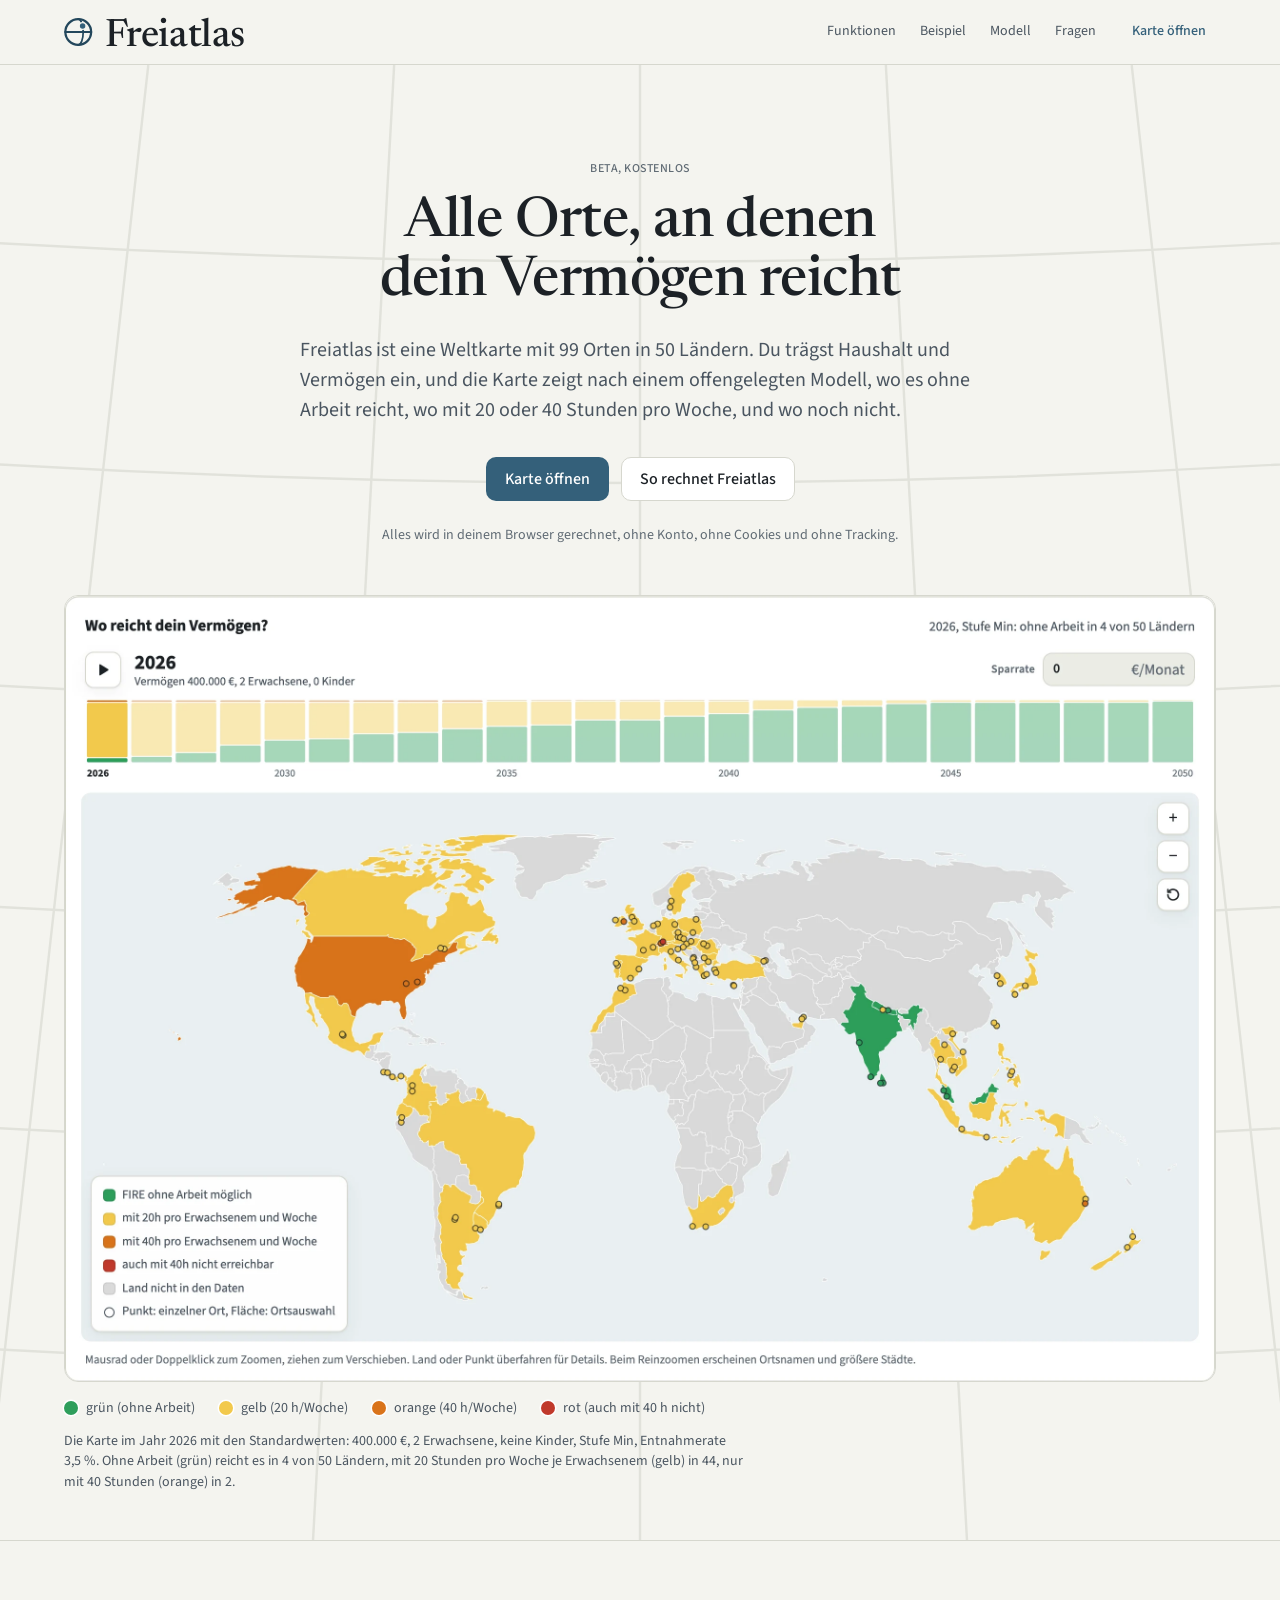
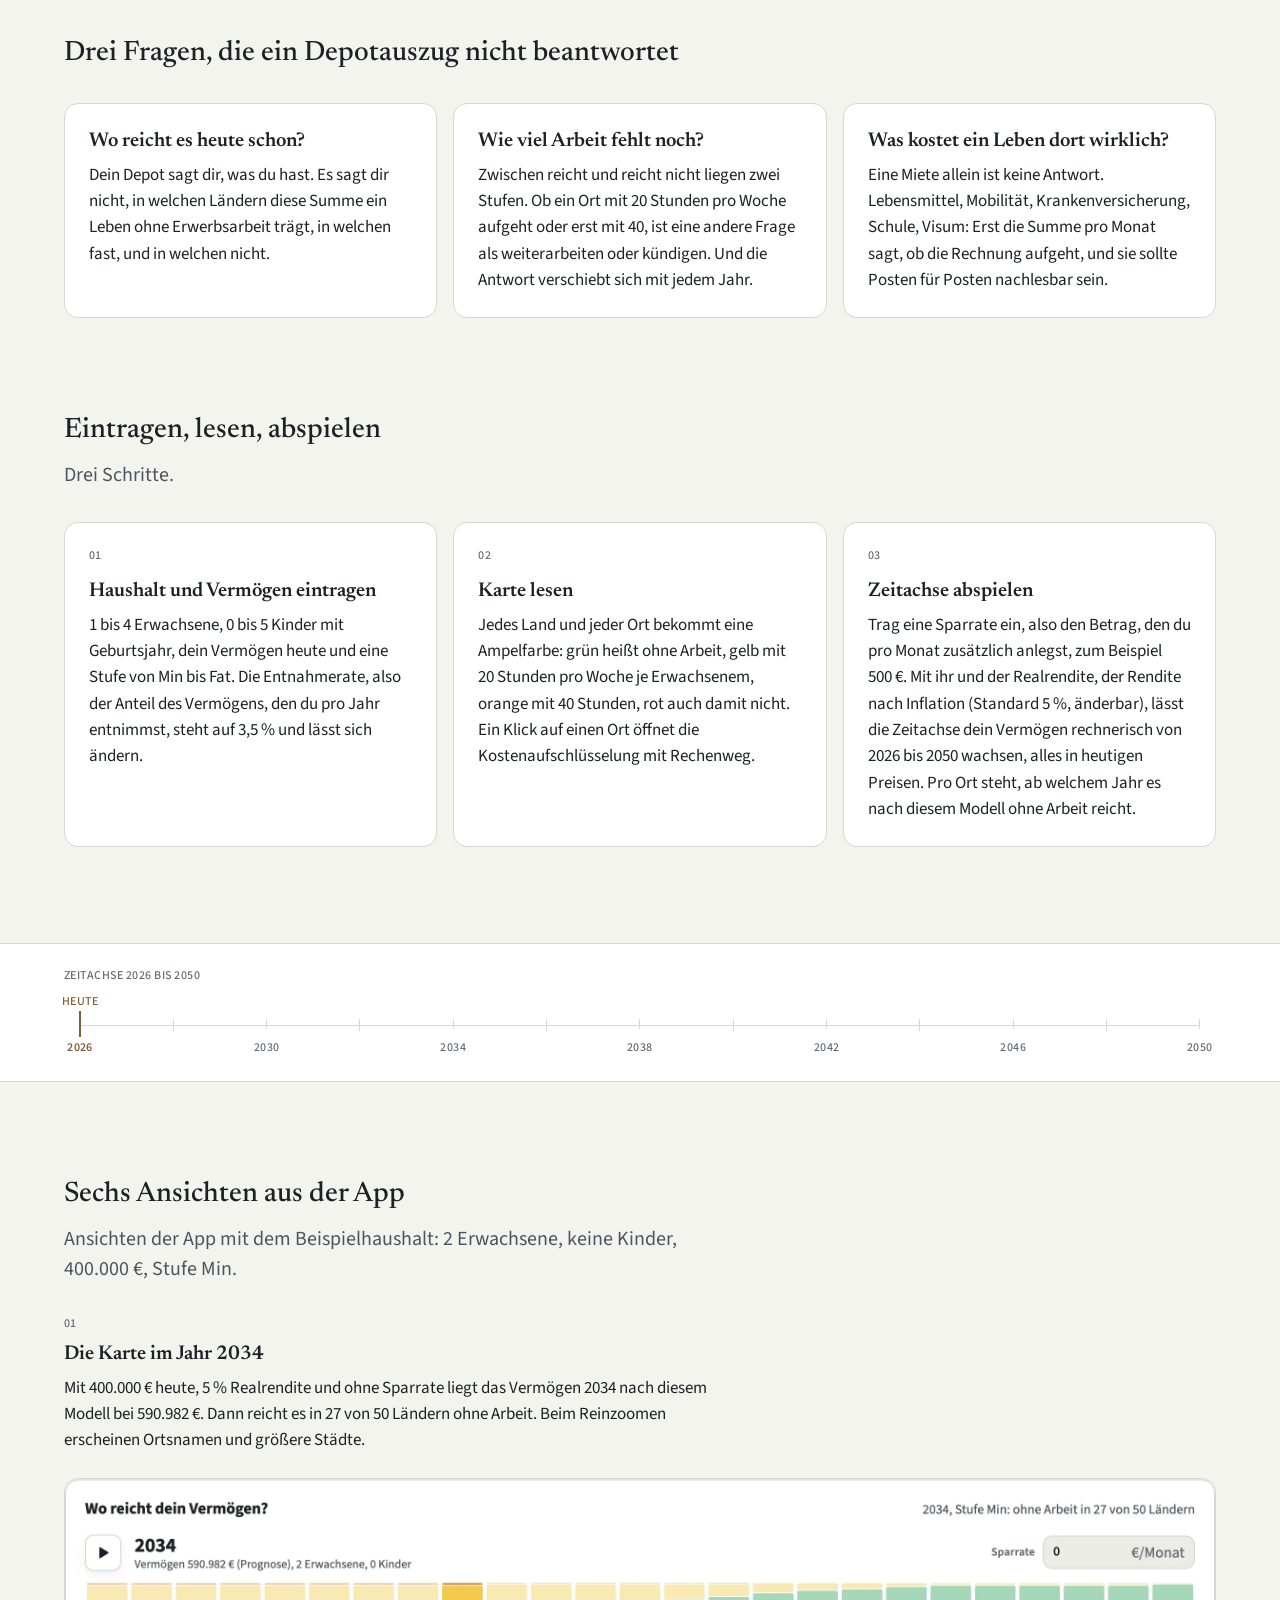
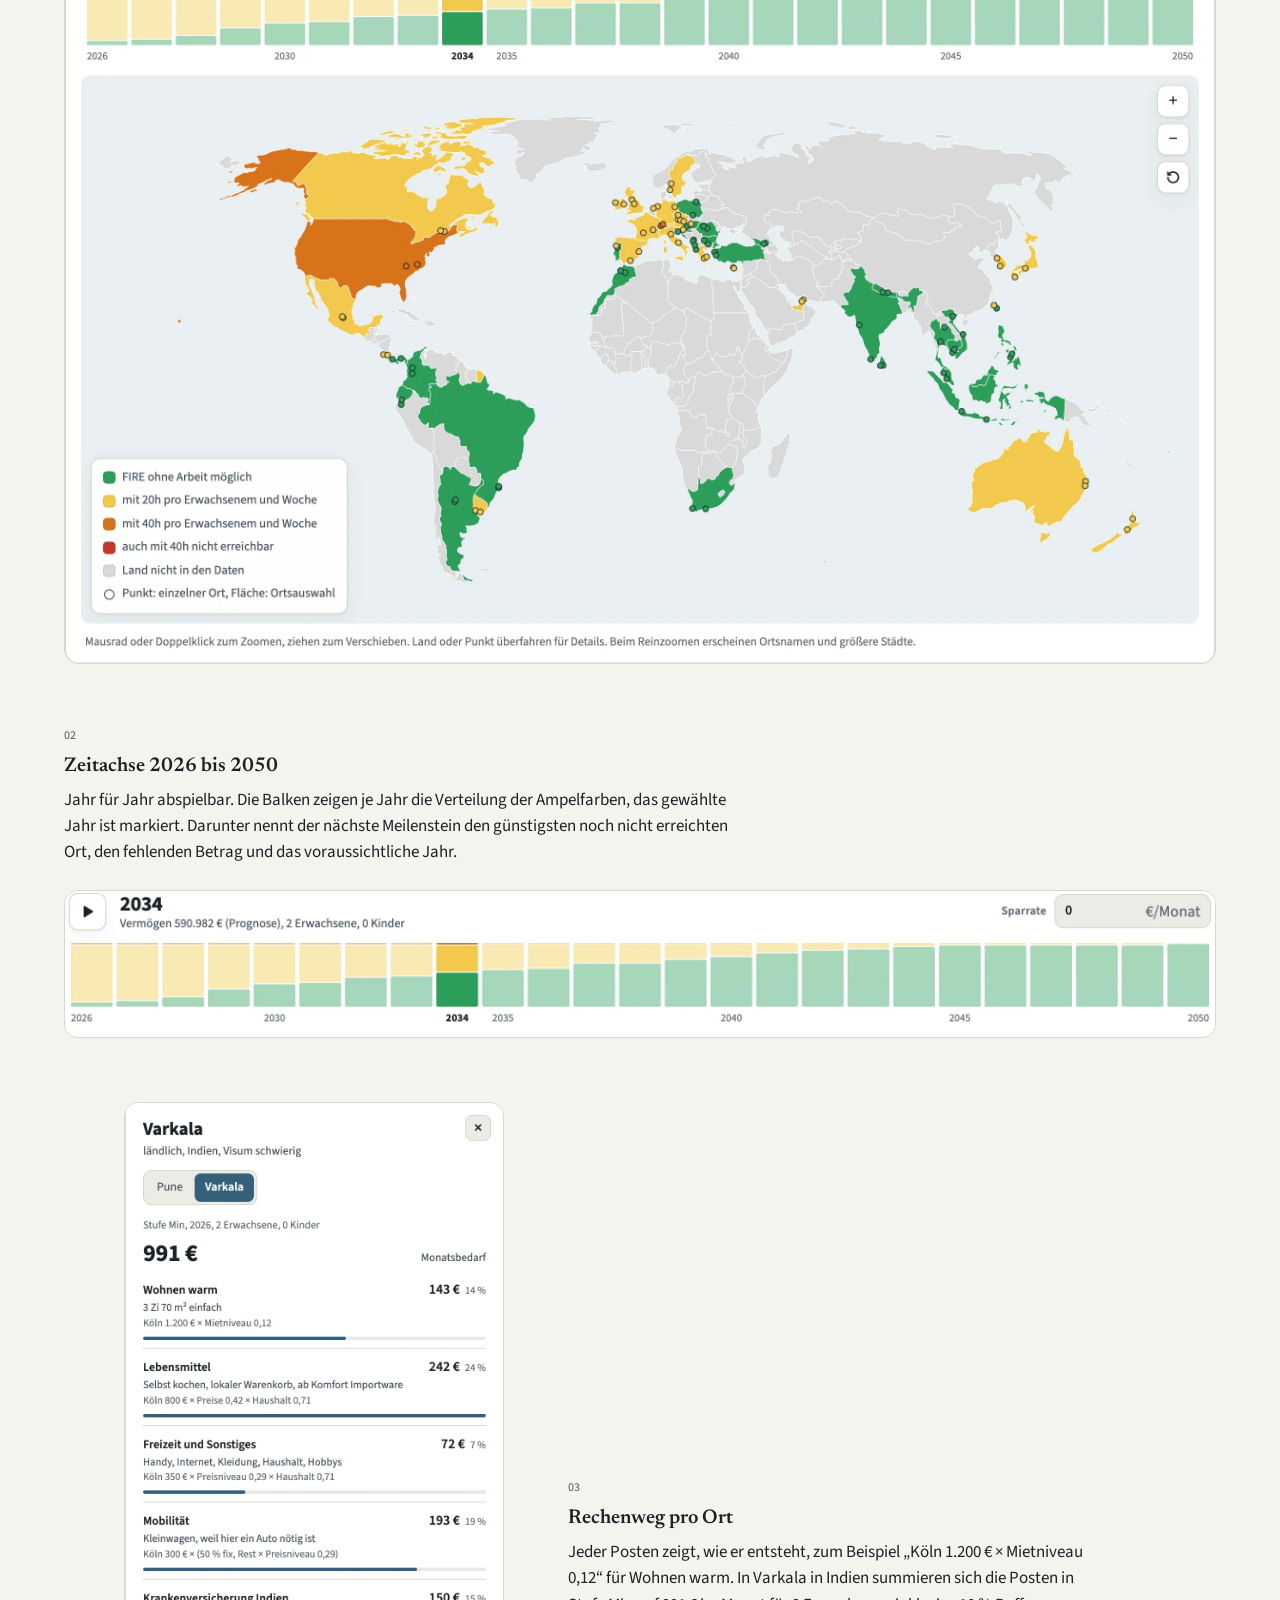
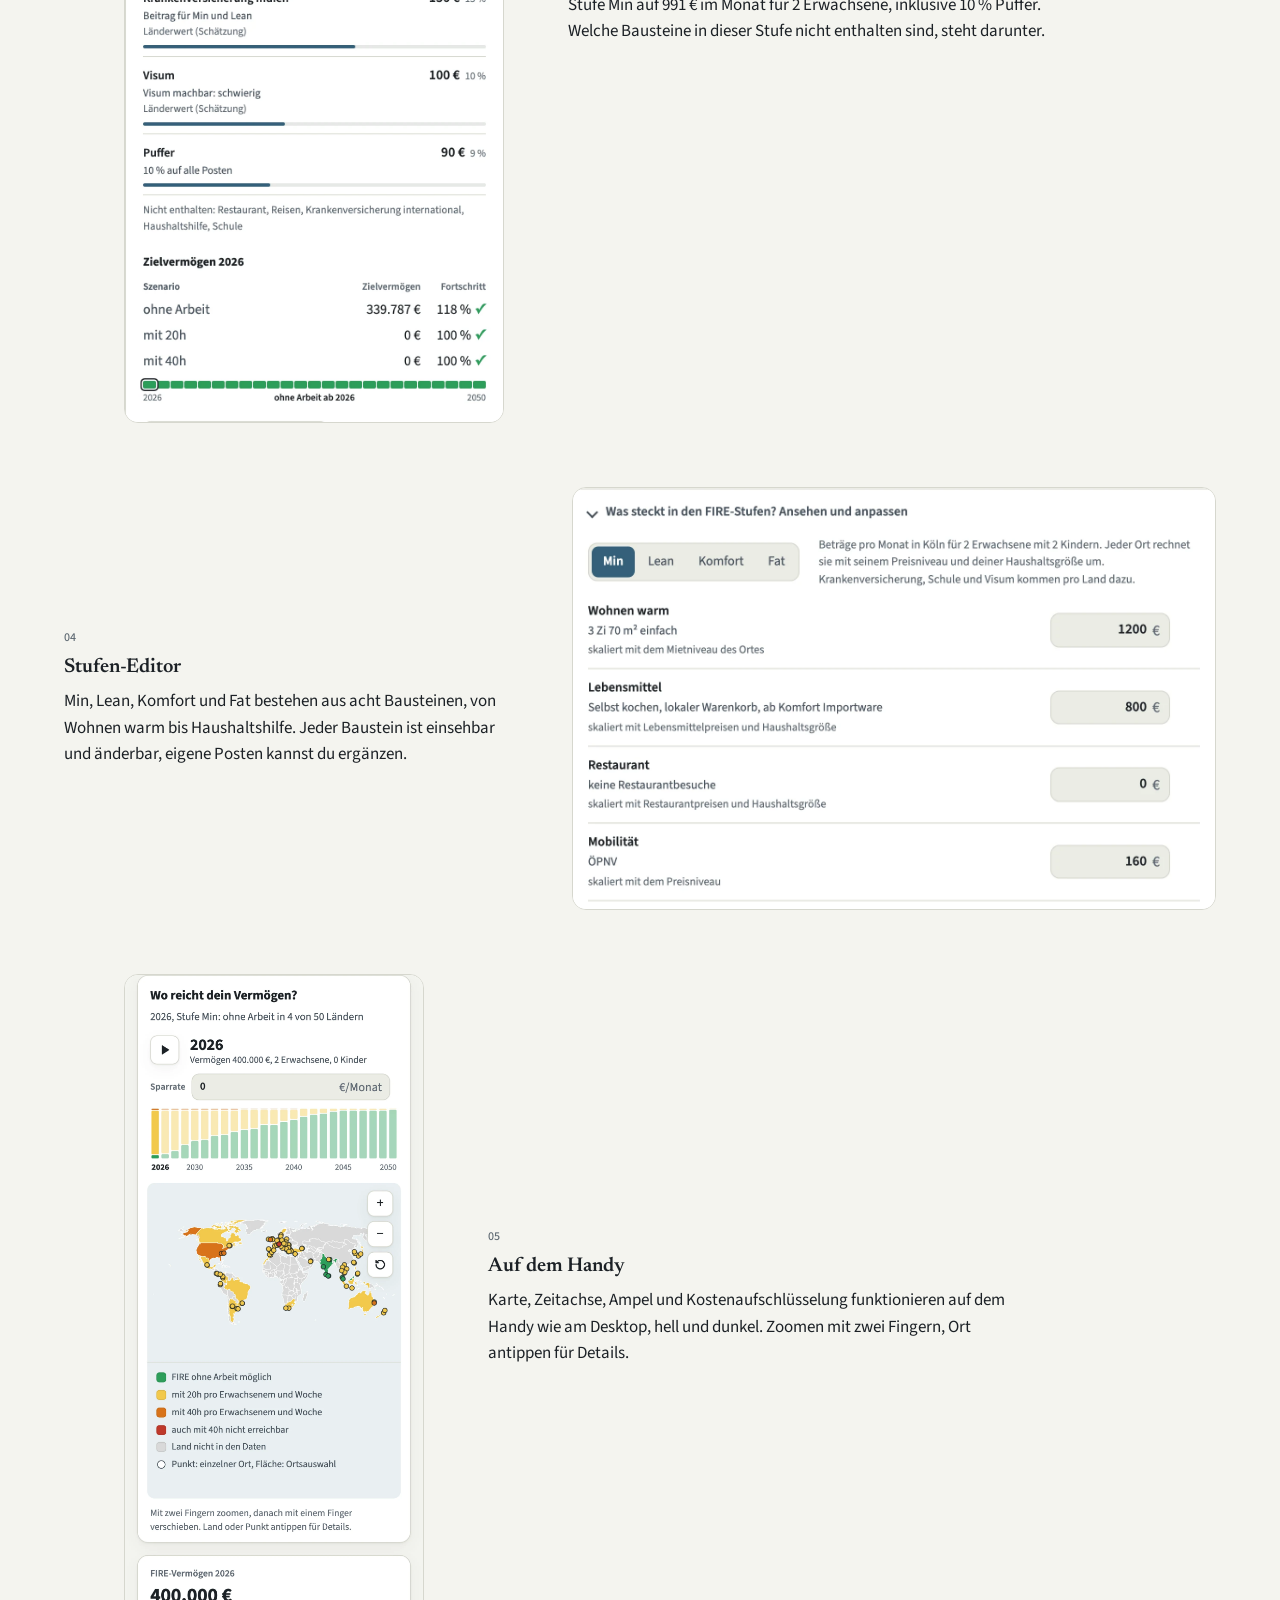
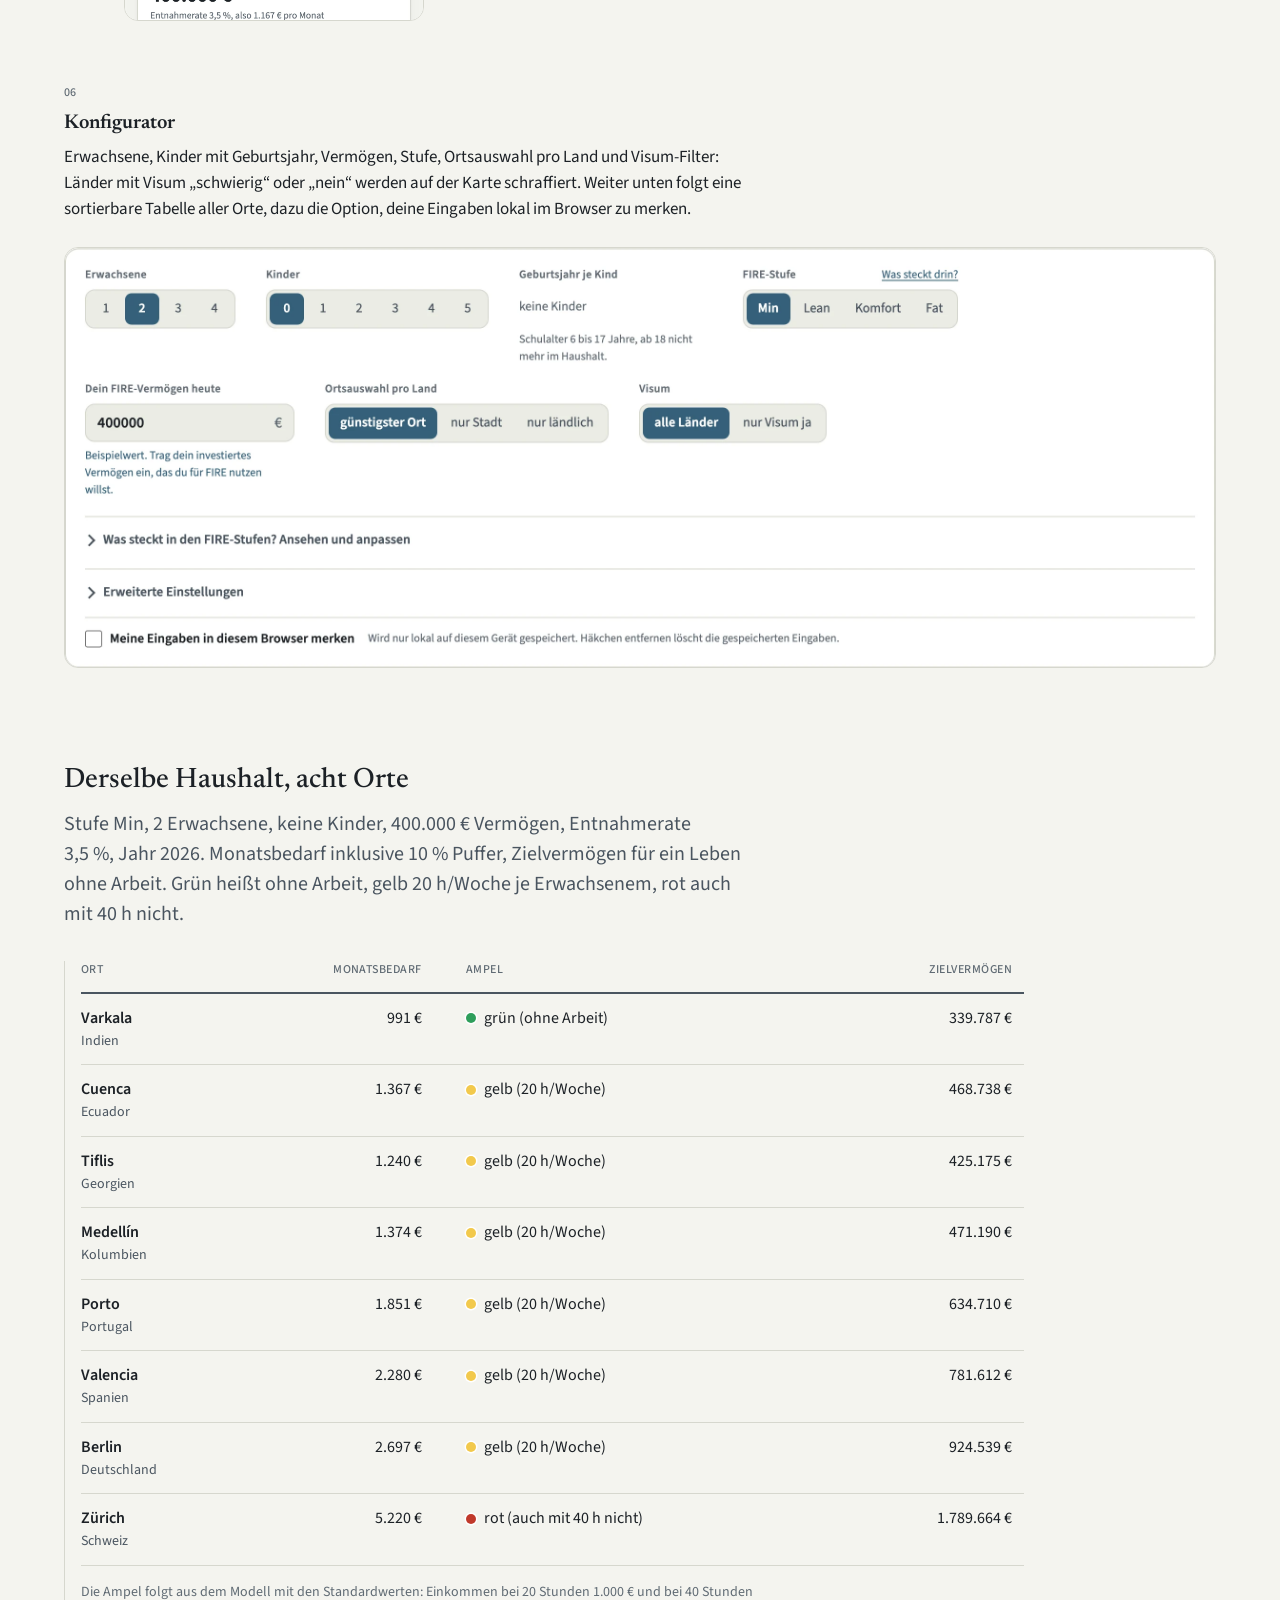
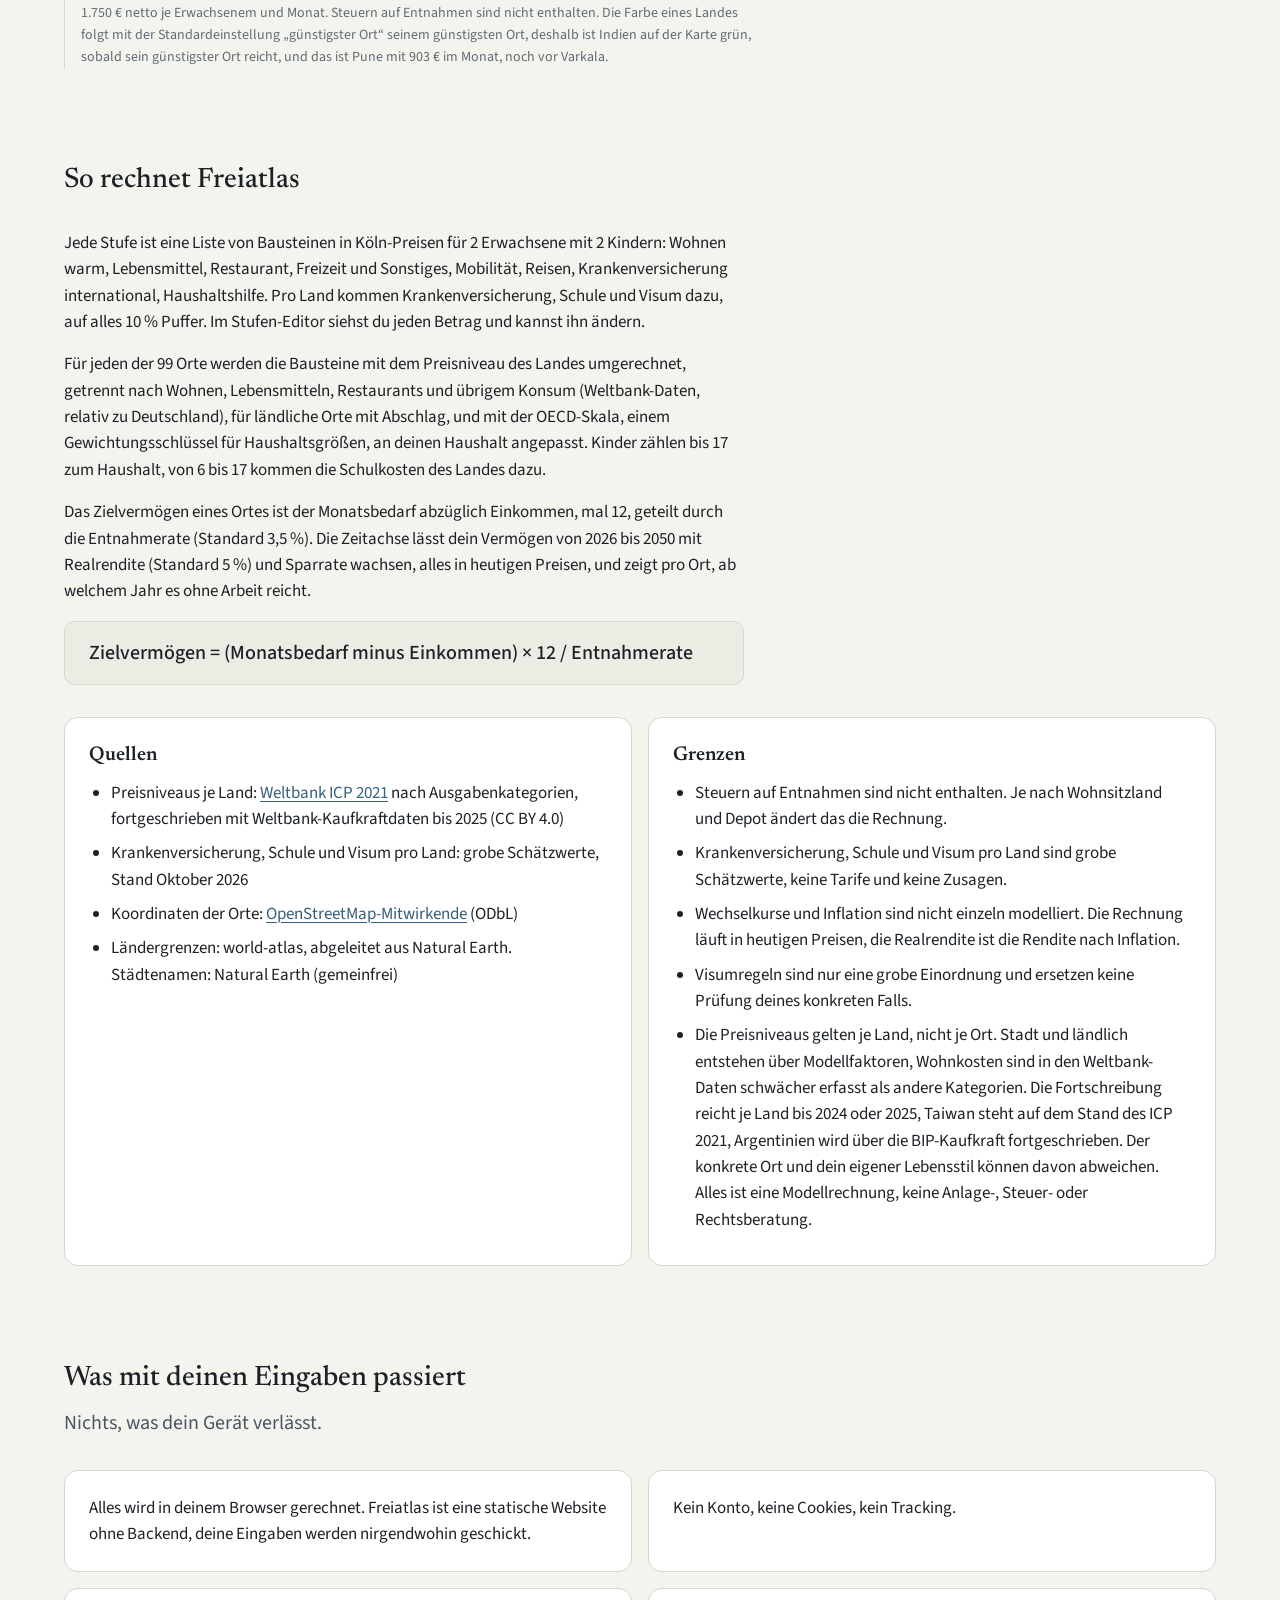
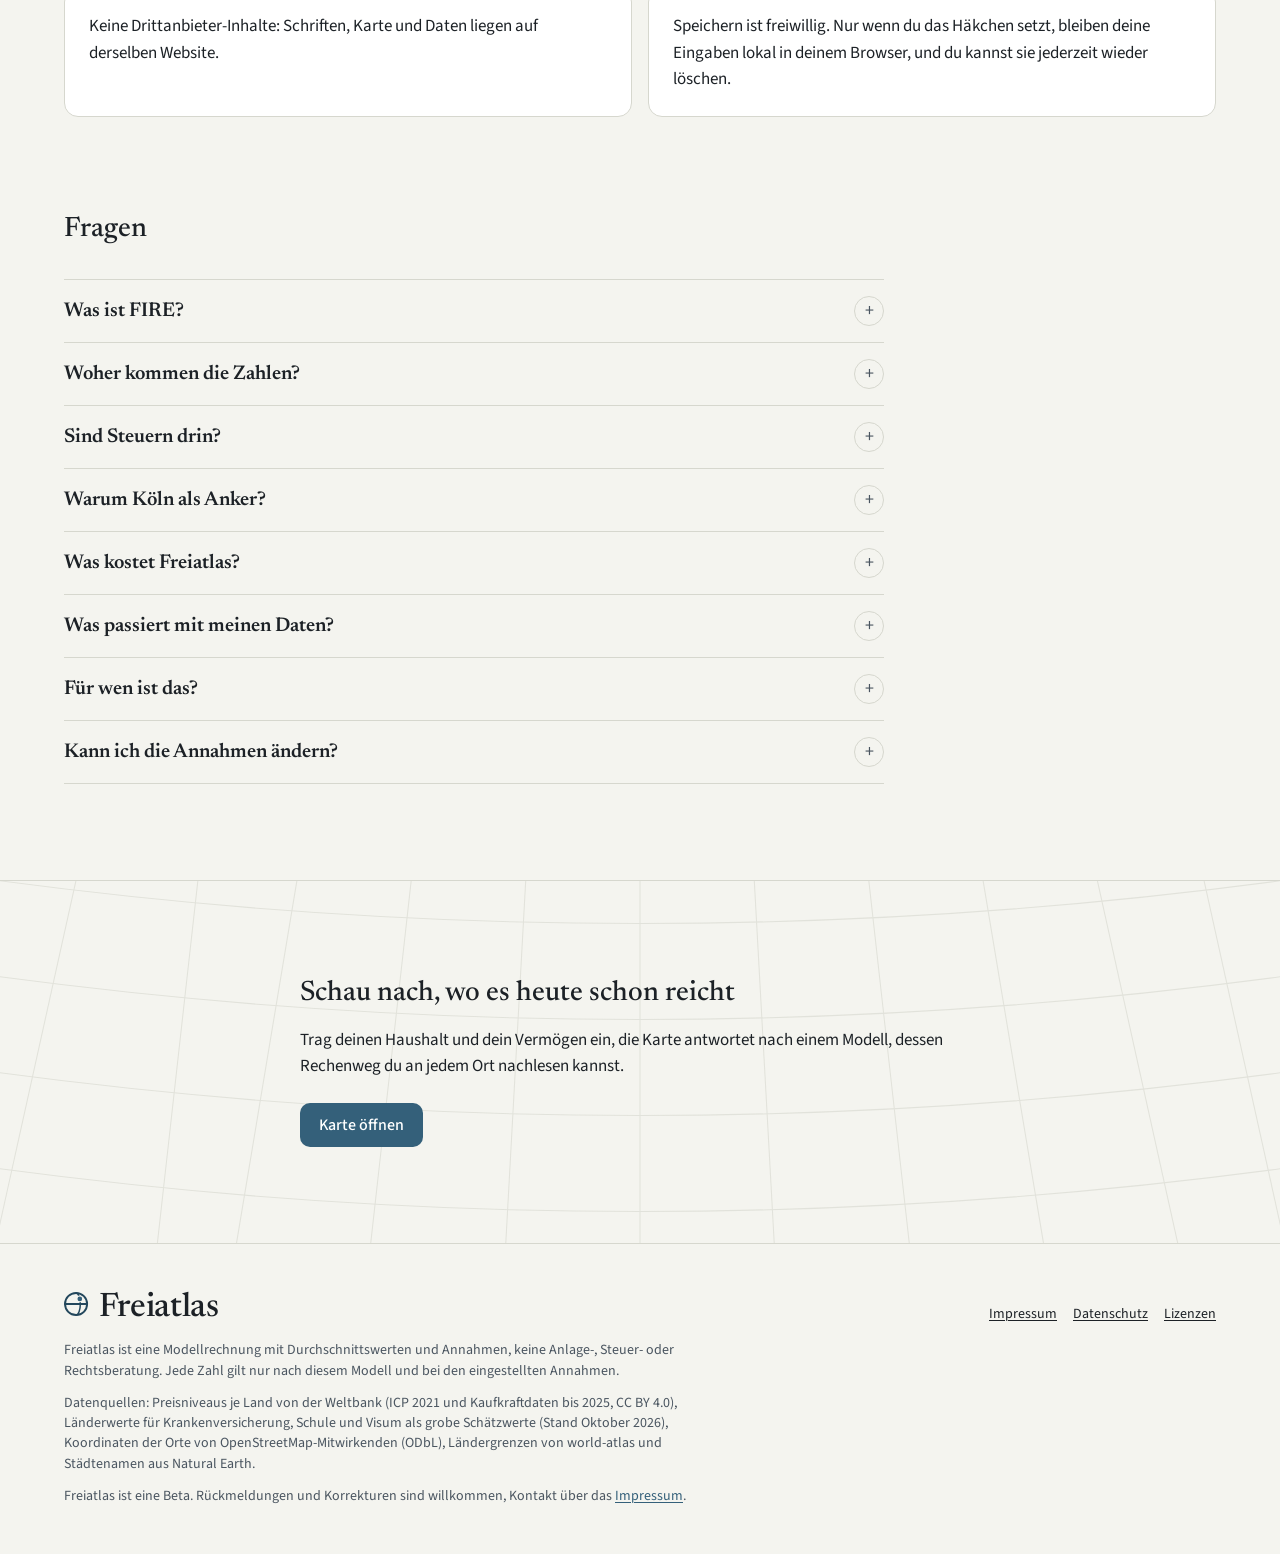
==== index.html @ 441ddbdf "Freiatlas: Landing Page, App und Rechtsseiten Statische Website mit Weltbank-Preisniveaus (CC BY 4.0" ====
<!doctype html>
<html lang="de">
<head>
<meta charset="utf-8">
<meta name="viewport" content="width=device-width, initial-scale=1">
<meta http-equiv="Content-Security-Policy" content="default-src 'self'; script-src 'self' 'unsafe-inline'; style-src 'self' 'unsafe-inline'; img-src 'self' data:; connect-src 'self'; base-uri 'self'; form-action 'none'">
<meta name="referrer" content="no-referrer">
<meta name="robots" content="noindex">
<meta name="color-scheme" content="light dark">
<meta name="theme-color" content="#F4F4EF" media="(prefers-color-scheme: light)">
<meta name="theme-color" content="#111416" media="(prefers-color-scheme: dark)">
<title>Freiatlas: Wo dein Vermögen heute schon reicht</title>
<meta name="description" content="Interaktive Weltkarte mit 99 Orten in 50 Ländern: wo dein Vermögen rechnerisch ohne Arbeit reicht, wo mit 20 oder 40 Stunden pro Woche. Beta, kostenlos, ohne Konto.">
<meta property="og:title" content="Freiatlas: Wo dein Vermögen heute schon reicht">
<meta property="og:description" content="Interaktive Weltkarte mit 99 Orten in 50 Ländern: wo dein Vermögen rechnerisch ohne Arbeit reicht, wo mit 20 oder 40 Stunden pro Woche. Beta, kostenlos, ohne Konto.">
<meta property="og:type" content="website">
<meta property="og:locale" content="de_DE">
<link rel="icon" href="favicon.svg" type="image/svg+xml">
<link rel="icon" href="favicon.ico" sizes="any">
<link rel="apple-touch-icon" href="apple-touch-icon.png">
<link rel="preload" as="font" type="font/woff2" crossorigin href="assets/fonts/newsreader-latin-opsz-normal.woff2">
<link rel="preload" as="font" type="font/woff2" crossorigin href="assets/fonts/source-sans-3-latin-wght-normal.woff2">
<link rel="stylesheet" href="assets/fonts/fonts.css">
<script type="application/ld+json">
{
  "@context": "https://schema.org",
  "@type": "SoftwareApplication",
  "name": "Freiatlas",
  "applicationCategory": "FinanceApplication",
  "operatingSystem": "Web",
  "inLanguage": "de",
  "description": "Interaktive Weltkarte mit 99 Orten in 50 Ländern: wo dein Vermögen rechnerisch ohne Arbeit reicht, wo mit 20 oder 40 Stunden pro Woche. Beta, kostenlos, ohne Konto.",
  "offers": { "@type": "Offer", "price": "0", "priceCurrency": "EUR" }
}
</script>
<style>
  :root {
    --bg: #F4F4EF; --surface: #FFFFFF; --surface2: #ECECE5; --border: #D6D7CE;
    --text: #1C2126; --text2: #4A5560; --muted: #606B74;
    --primary: #34607A; --primary-strong: #23475C; --on-primary: #FFFFFF;
    --sepia: #7F5F36;
    --green: #2E9E5B; --yellow: #F2C94C; --orange: #D9731A; --red: #C0392B;
    --grid-alpha: 0.6;
    --fa-line: #23475C; --fa-dot: #34607A; --fa-word: #1C2126;
    --r-card: 14px; --r-ctl: 10px; --r-pill: 999px;
    --font-head: 'Newsreader Variable', 'Newsreader', Georgia, 'Times New Roman', serif;
    --font-body: 'Source Sans 3 Variable', 'Source Sans 3', -apple-system, 'Segoe UI', Roboto, Helvetica, Arial, sans-serif;
    --sec: 96px; --gutter: 24px;
    color-scheme: light;
  }
  @media (prefers-color-scheme: dark) {
    :root {
      --bg: #111416; --surface: #1A1E21; --surface2: #22272B; --border: #2F363B;
      --text: #E8EAE6; --text2: #B4BBC0; --muted: #8A949C;
      --primary: #7FB0CC; --primary-strong: #7FB0CC; --on-primary: #111416;
      --sepia: #C9A872;
      --grid-alpha: 0.5;
      --fa-line: #E8EAE6; --fa-dot: #7FB0CC; --fa-word: #E8EAE6;
      color-scheme: dark;
    }
  }
  @media (max-width: 720px) { :root { --sec: 64px; --gutter: 16px; } }

  * { box-sizing: border-box; }
  html { -webkit-text-size-adjust: 100%; scroll-behavior: smooth; scroll-padding-top: 80px; }
  @media (prefers-reduced-motion: reduce) {
    html { scroll-behavior: auto; }
    *, *::before, *::after { transition: none !important; animation: none !important; }
  }
  body {
    margin: 0; background: var(--bg); color: var(--text);
    font-family: var(--font-body); font-size: 17px; line-height: 1.55;
    font-optical-sizing: auto; overflow-x: hidden;
  }
  a { color: var(--primary); text-decoration: underline; text-decoration-thickness: 1px; text-underline-offset: 0.15em; transition: color 160ms ease-out; }
  a:hover { color: var(--primary-strong); }
  :focus-visible { outline: 2px solid var(--primary); outline-offset: 2px; border-radius: var(--r-ctl); }
  img, svg { max-width: 100%; height: auto; }
  img { display: block; }
  p { margin: 0 0 16px; }
  ul, ol { margin: 0 0 16px; padding-left: 22px; }
  li { margin: 0 0 8px; }
  strong { font-weight: 600; }

  /* Typografische Rollen */
  h1, h2, h3 { font-family: var(--font-head); font-optical-sizing: auto; font-weight: 500; margin: 0; color: var(--text); }
  h1, h2 { text-wrap: balance; }
  h1 { font-size: clamp(2.25rem, 1.6rem + 2.6vw, 3.5rem); line-height: 1.05; letter-spacing: -0.01em; }
  h2 { font-size: 1.75rem; line-height: 1.2; letter-spacing: 0; }
  h3 { font-size: 1.25rem; line-height: 1.3; font-weight: 600; }
  .lead { font-size: 1.25rem; line-height: 1.5; color: var(--text2); }
  .small { font-size: 0.875rem; line-height: 1.45; }
  .caption { font-size: 0.75rem; line-height: 1.4; font-weight: 500; letter-spacing: 0.04em; text-transform: uppercase; color: var(--muted); }
  .muted { color: var(--muted); }
  .text2 { color: var(--text2); }
  .num { font-variant-numeric: tabular-nums lining-nums; }
  .measure { max-width: 680px; }

  /* Raster */
  .wrap { max-width: 1200px; margin: 0 auto; padding: 0 var(--gutter); }
  section.sec { padding-top: var(--sec); }
  .sec-head { margin-bottom: 32px; }
  .sec-head .caption { display: block; margin-bottom: 8px; }
  .sec-head .lead { margin: 12px 0 0; max-width: 680px; }
  .grid { display: grid; gap: 16px; }
  .grid > * { min-width: 0; }
  .grid-3 { grid-template-columns: repeat(3, minmax(0, 1fr)); }
  @media (max-width: 900px) { .grid-3 { grid-template-columns: repeat(2, minmax(0, 1fr)); } }
  @media (max-width: 560px) { .grid-3 { grid-template-columns: 1fr; } }
  .card { background: var(--surface); border: 1px solid var(--border); border-radius: var(--r-card); padding: 24px; }
  .card h3 { margin-bottom: 8px; }
  .card p { color: var(--text); }
  .card p:last-child { margin-bottom: 0; }
  @media (max-width: 720px) { .card { padding: 16px; } }

  /* Skip-Link */
  .skip { position: absolute; left: 16px; top: -100px; z-index: 100; background: var(--surface); color: var(--text); border: 1px solid var(--border); border-radius: var(--r-ctl); padding: 12px 16px; text-decoration: none; }
  .skip:focus { top: 12px; }

  /* Buttons */
  .btn { display: inline-flex; align-items: center; justify-content: center; gap: 8px; font: inherit; font-weight: 500; font-size: 1rem; line-height: 1; min-height: 44px; padding: 12px 18px; border-radius: var(--r-ctl); border: 1px solid transparent; cursor: pointer; text-decoration: none; transition: background-color 160ms ease-out, color 160ms ease-out, border-color 160ms ease-out; }
  .btn-primary { background: var(--primary); color: var(--on-primary); }
  .btn-primary:hover { background: var(--primary-strong); color: var(--on-primary); }
  .btn-secondary { background: var(--surface); color: var(--text); border-color: var(--border); }
  .btn-secondary:hover { border-color: var(--primary); color: var(--primary-strong); }
  .btn-row { display: flex; flex-wrap: wrap; gap: 12px; align-items: center; }

  /* Kopfzeile: Lockup aus Bildmarke und Wortmarke (Newsreader 500, opsz 36), Markenhöhe 28 px */
  .topbar { position: sticky; top: 0; z-index: 10; background: var(--bg); border-bottom: 1px solid var(--border); }
  .topbar .wrap { display: flex; align-items: center; justify-content: space-between; gap: 16px; min-height: 64px; }
  .brand { display: inline-flex; align-items: center; color: var(--fa-word); text-decoration: none; }
  .brand .lockup { display: block; width: 180px; height: 28px; }
  .brand .mark-only { display: none; width: 28px; height: 28px; }
  @media (max-width: 479px) { .brand .lockup { display: none; } .brand .mark-only { display: block; } }
  .topnav { display: flex; align-items: center; gap: 4px 16px; }
  .topnav ul { list-style: none; margin: 0; padding: 0; display: flex; gap: 4px; }
  .topnav li { margin: 0; }
  .topnav a { display: inline-flex; align-items: center; min-height: 44px; padding: 0 10px; font-size: 0.875rem; color: var(--text2); text-decoration: none; border-radius: var(--r-ctl); }
  .topnav a:hover { color: var(--primary-strong); }
  .topnav a.cta { color: var(--primary); font-weight: 500; }
  .topnav a.cta:hover { color: var(--primary-strong); text-decoration: underline; text-decoration-thickness: 1px; text-underline-offset: 0.15em; }
  .menu { display: none; }
  @media (max-width: 860px) {
    .topnav { display: none; }
    .menu { display: block; }
    .menu summary { list-style: none; cursor: pointer; display: inline-flex; align-items: center; min-height: 44px; padding: 0 12px; border: 1px solid var(--border); border-radius: var(--r-ctl); background: var(--surface); font-weight: 500; font-size: 0.875rem; color: var(--text); }
    .menu summary::-webkit-details-marker { display: none; }
    .menu[open] summary { border-color: var(--primary); }
    .menu ul { list-style: none; margin: 0; padding: 8px var(--gutter) 16px; position: absolute; left: 0; right: 0; top: 100%; background: var(--bg); border-bottom: 1px solid var(--border); display: grid; gap: 4px; }
    .menu li { margin: 0; }
    .menu a { display: flex; align-items: center; min-height: 44px; padding: 0 12px; text-decoration: none; color: var(--text); border-radius: var(--r-ctl); }
    .menu a:hover { background: var(--surface2); }
    .menu a.cta { color: var(--primary); font-weight: 500; }
  }

  /* Hero */
  .hero { position: relative; overflow: hidden; padding: 96px 0 0; border-bottom: 1px solid var(--border); }
  .hero .graticule { position: absolute; inset: 0; width: 100%; height: 100%; z-index: 0; }
  .graticule { color: var(--border); opacity: var(--grid-alpha); pointer-events: none; display: block; }
  .hero .inner { position: relative; text-align: center; max-width: 820px; margin: 0 auto; }
  .hero .caption { display: block; margin-bottom: 16px; }
  .hero h1 { margin: 0 0 24px; }
  .hero .lead { margin: 0 auto 32px; max-width: 680px; text-align: left; }
  .hero .btn-row { justify-content: center; }
  .hero .privacy { margin: 24px 0 0; font-size: 0.875rem; color: var(--muted); }
  .hero figure { position: relative; margin: 48px auto 0; max-width: 1152px; }
  .hero .legend { margin-top: 16px; }
  .hero figcaption { margin: 12px 0 0; padding-bottom: 48px; font-size: 0.875rem; line-height: 1.45; color: var(--text2); max-width: 680px; }
  @media (max-width: 720px) {
    .hero { padding-top: 64px; }
    .hero figure { margin-top: 32px; }
    .hero .shot { max-width: 320px; margin: 0 auto; }
    .hero figcaption { padding-bottom: 32px; }
  }

  /* Screenshot-Rahmen */
  .shot { background: var(--surface); border: 1px solid var(--border); border-radius: var(--r-card); overflow: hidden; }
  .shot img { width: 100%; height: auto; max-width: 100%; }
  .shot-scroll { overflow-x: auto; -webkit-overflow-scrolling: touch; }
  @media (max-width: 720px) { .shot-scroll img { min-width: 720px; } }

  /* Ampelpunkte */
  .dot { display: inline-block; border-radius: var(--r-pill); box-shadow: 0 0 0 1.5px var(--surface); flex: 0 0 auto; vertical-align: middle; }
  .dot-10 { width: 10px; height: 10px; } .dot-14 { width: 14px; height: 14px; }
  .dot.green { background: var(--green); } .dot.yellow { background: var(--yellow); } .dot.orange { background: var(--orange); } .dot.red { background: var(--red); }
  .legend { list-style: none; margin: 0; padding: 0; display: flex; flex-wrap: wrap; gap: 8px 24px; align-items: center; font-size: 0.875rem; color: var(--text2); }
  .legend li { margin: 0; display: inline-flex; align-items: center; gap: 8px; white-space: nowrap; }

  /* Schritte */
  .steps { list-style: none; padding: 0; margin: 0; counter-reset: st; display: grid; grid-template-columns: repeat(3, minmax(0, 1fr)); gap: 16px; }
  .steps li { margin: 0; background: var(--surface); border: 1px solid var(--border); border-radius: var(--r-card); padding: 24px; }
  .steps li::before { counter-increment: st; content: counter(st, decimal-leading-zero); display: block; font-size: 0.75rem; font-weight: 500; letter-spacing: 0.04em; color: var(--muted); font-variant-numeric: tabular-nums; margin-bottom: 12px; }
  .steps h3 { margin-bottom: 8px; }
  .steps p { margin: 0; color: var(--text); }
  @media (max-width: 900px) { .steps { grid-template-columns: 1fr; } }
  @media (max-width: 720px) { .steps li { padding: 16px; } }

  /* Jahresstreifen als Band */
  .band { margin-top: var(--sec); border-top: 1px solid var(--border); border-bottom: 1px solid var(--border); background: var(--surface); padding: 24px 0; }
  .band .caption { display: block; margin-bottom: 16px; }
  .years { position: relative; display: flex; justify-content: space-between; margin: 0 16px; height: 56px; }
  .years::before { content: ""; position: absolute; left: 0; right: 0; top: 24px; height: 1px; background: var(--border); }
  .yr { position: relative; width: 0; display: flex; flex-direction: column; align-items: center; }
  .yr i { display: block; width: 1px; height: 12px; margin-top: 18px; background: var(--border); }
  .yr b, .yr em { white-space: nowrap; font-style: normal; }
  .yr b { margin-top: 10px; font-size: 0.75rem; font-weight: 500; letter-spacing: 0.04em; color: var(--muted); font-variant-numeric: tabular-nums; }
  .yr.today i { width: 2px; height: 28px; margin-top: 10px; background: var(--sepia); }
  .yr.today b { color: var(--sepia); font-weight: 600; margin-top: 2px; }
  .yr.today em { position: absolute; top: -8px; font-size: 0.75rem; font-weight: 500; letter-spacing: 0.04em; text-transform: uppercase; color: var(--sepia); }
  @media (max-width: 600px) { .yr.l4 b { display: none; } }

  /* Funktionen */
  .feat { display: grid; grid-template-columns: minmax(0, 5fr) minmax(0, 7fr); gap: 32px 48px; align-items: center; }
  .feat + .feat { margin-top: 64px; }
  .feat .feat-text { max-width: 520px; }
  .feat .caption { display: block; margin-bottom: 8px; }
  .feat h3 { margin-bottom: 8px; }
  .feat p { margin: 0; color: var(--text); }
  .feat.rev .feat-media { order: -1; }
  .feat.narrow { grid-template-columns: minmax(0, 440px) minmax(0, 1fr); gap: 32px 64px; align-items: center; }
  .feat.narrow .feat-text { padding-top: 0; }
  .feat.narrow .feat-media { justify-self: end; width: 100%; max-width: 380px; }
  .feat.narrow.phone { grid-template-columns: minmax(0, 360px) minmax(0, 1fr); }
  .feat.narrow.phone .feat-media { max-width: 300px; }
  .feat.wide { grid-template-columns: 1fr; gap: 24px; }
  .feat.wide .feat-text { max-width: 680px; }
  @media (max-width: 860px) {
    .feat, .feat.narrow, .feat.narrow.phone { grid-template-columns: 1fr; gap: 24px; }
    .feat.rev .feat-media { order: 0; }
    .feat .feat-text { max-width: 680px; }
    .feat.narrow .feat-text { padding-top: 0; }
    .feat.narrow .feat-media { justify-self: start; }
    .feat + .feat { margin-top: 48px; }
  }
  @media (max-width: 720px) {
    .feat.wide .feat-media.cfg { max-width: 360px; }
    .feat .feat-media.edt { max-width: 400px; }
  }

  /* Beispiel: Tabelle als Rechenweg-Block */
  .calc { border-left: 1px solid var(--border); padding-left: 16px; max-width: 960px; font-variant-numeric: tabular-nums lining-nums; }
  .table-scroll { overflow-x: auto; -webkit-overflow-scrolling: touch; }
  table { border-collapse: collapse; width: 100%; font-size: 1rem; }
  th, td { text-align: left; vertical-align: top; padding: 12px 12px 12px 0; border-bottom: 1px solid var(--border); }
  thead th { font-size: 0.75rem; letter-spacing: 0.04em; text-transform: uppercase; font-weight: 500; color: var(--muted); padding-top: 0; border-bottom: 2px solid var(--text2); }
  td.num, th.num { text-align: right; white-space: nowrap; }
  td.num { font-variant-numeric: tabular-nums lining-nums; }
  th:nth-child(3), td:nth-child(3) { padding-left: 32px; }
  td .place { font-weight: 600; display: block; }
  td .country { display: block; font-size: 0.875rem; color: var(--text2); }
  td .status { display: inline-flex; align-items: center; gap: 8px; }
  .calc .note { font-size: 0.875rem; color: var(--muted); margin: 16px 0 0; max-width: 680px; }
  @media (max-width: 720px) {
    .calc { padding-left: 12px; }
    table { font-size: 0.9375rem; }
    thead { position: absolute; width: 1px; height: 1px; overflow: hidden; clip: rect(0 0 0 0); white-space: nowrap; }
    tbody tr { display: grid; grid-template-columns: minmax(0, 1fr) auto; gap: 8px 16px; padding: 14px 0; border-bottom: 1px solid var(--border); }
    tbody tr:first-child { padding-top: 0; }
    tbody td { display: block; padding: 0; border: 0; }
    tbody td:nth-child(1) { grid-area: 1 / 1; }
    tbody td:nth-child(3) { grid-area: 1 / 2; justify-self: end; text-align: right; }
    tbody td:nth-child(2) { grid-area: 2 / 1; text-align: left; }
    tbody td:nth-child(4) { grid-area: 2 / 2; }
    td .status { gap: 6px; }
    td.num::before { content: attr(data-label); display: block; font-size: 0.75rem; line-height: 1.4; font-weight: 500; letter-spacing: 0.04em; text-transform: uppercase; color: var(--muted); }
  }

  /* Modell */
  .formula { font-family: var(--font-body); font-variant-numeric: tabular-nums lining-nums; font-size: 1.25rem; line-height: 1.5; font-weight: 500; background: var(--surface2); border: 1px solid var(--border); border-radius: var(--r-ctl); padding: 16px 24px; margin: 8px 0 32px; max-width: 680px; overflow-wrap: anywhere; }
  .cols-2 { display: grid; grid-template-columns: repeat(2, minmax(0, 1fr)); gap: 16px; margin-top: 32px; }
  @media (max-width: 860px) { .cols-2 { grid-template-columns: 1fr; } }
  .cols-2 ul { margin: 12px 0 0; }
  .cols-2 li { color: var(--text); }

  /* Privatsphäre */
  .points { list-style: none; padding: 0; margin: 0; display: grid; grid-template-columns: repeat(2, minmax(0, 1fr)); gap: 16px; }
  .points li { margin: 0; background: var(--surface); border: 1px solid var(--border); border-radius: var(--r-card); padding: 24px; color: var(--text); }
  @media (max-width: 720px) { .points { grid-template-columns: 1fr; } .points li { padding: 16px; } }

  /* FAQ */
  .faq { max-width: 820px; }
  .faq details { border-top: 1px solid var(--border); }
  .faq details:last-child { border-bottom: 1px solid var(--border); }
  .faq summary { cursor: pointer; list-style: none; display: flex; align-items: center; justify-content: space-between; gap: 16px; min-height: 44px; padding: 16px 0; font-family: var(--font-head); font-optical-sizing: auto; font-weight: 600; font-size: 1.25rem; line-height: 1.3; color: var(--text); }
  .faq summary::-webkit-details-marker { display: none; }
  .faq summary::after { content: "+"; flex: 0 0 auto; width: 28px; height: 28px; display: inline-flex; align-items: center; justify-content: center; border: 1px solid var(--border); border-radius: var(--r-pill); font-family: var(--font-body); font-weight: 400; font-size: 1.125rem; color: var(--text2); }
  .faq details[open] summary::after { content: "\2212"; }
  .faq summary:hover { color: var(--primary-strong); }
  .faq summary:focus-visible { outline-offset: -2px; }
  .faq .a { padding: 0 44px 24px 0; color: var(--text); max-width: 680px; }
  .faq .a p { margin: 0; }

  /* Abschluss-CTA */
  .final { margin-top: var(--sec); border-top: 1px solid var(--border); position: relative; overflow: hidden; padding: var(--sec) 0; }
  .final .graticule { position: absolute; inset: 0; width: 100%; height: 100%; }
  .final .inner { position: relative; text-align: left; max-width: 680px; margin: 0 auto; }
  .final h2 { margin-bottom: 16px; }
  .final p { color: var(--text); margin-bottom: 24px; }
  .final .btn-row { justify-content: flex-start; }

  /* Footer: Lockup in 24 px Markenhöhe (Wortmarke dann 33,6 px) */
  footer { border-top: 1px solid var(--border); padding: 48px 0; color: var(--text2); font-size: 0.875rem; line-height: 1.45; }
  footer .foot { display: grid; grid-template-columns: minmax(0, 1fr) auto; gap: 24px 48px; align-items: start; }
  footer .foot-text { max-width: 680px; }
  footer p { margin: 0 0 12px; }
  footer p:last-child { margin-bottom: 0; }
  footer .links { list-style: none; margin: 0; padding: 0; display: flex; flex-wrap: wrap; gap: 4px 16px; }
  footer .links li { margin: 0; }
  footer .links a { display: inline-flex; align-items: center; min-height: 44px; color: var(--text); }
  footer .brand { margin-bottom: 24px; }
  footer .brand .lockup { display: block; width: 154px; height: 24px; }
  @media (max-width: 720px) { footer .foot { grid-template-columns: 1fr; } }
.swipe-hint { display: none; margin: 8px 0 0; font-size: 13px; color: var(--muted); }
@media (max-width: 720px) { .swipe-hint { display: block; } .graticule { opacity: calc(var(--grid-alpha) * 0.45); } }
</style>
</head>
<body>
<a class="skip" href="#inhalt">Zum Inhalt springen</a>

<header class="topbar">
  <div class="wrap">
    <a class="brand" href="#top" aria-label="Freiatlas, zum Seitenanfang">
      <svg class="lockup" viewBox="3.75 3.75 362.2 56.5" overflow="visible" aria-hidden="true" focusable="false">
        <defs>
          <mask id="fa-gap-h" maskUnits="userSpaceOnUse" x="0" y="0" width="64" height="64">
            <rect width="64" height="64" fill="#fff"/>
            <circle cx="40.8" cy="20" r="8" fill="#000"/>
          </mask>
        </defs>
        <circle cx="32" cy="32" r="26" fill="none" stroke="var(--fa-line)" stroke-width="4.5"/>
        <g mask="url(#fa-gap-h)" fill="none" stroke="var(--fa-line)" stroke-linecap="round">
          <path d="M6 32H58" stroke-width="4.5"/>
          <path d="M32 6A10 26 0 0 1 32 58" stroke-width="3.5"/>
        </g>
        <circle cx="40.8" cy="20" r="5.5" fill="var(--fa-dot)"/>
        <text x="85.55" y="60.25" textLength="282.54" lengthAdjust="spacingAndGlyphs" fill="var(--fa-word)" style="font-family:var(--font-head);font-weight:500;font-size:79.21px;font-variation-settings:'opsz' 36;letter-spacing:-0.01em">Freiatlas</text>
      </svg>
      <svg class="mark-only" viewBox="0 0 64 64" aria-hidden="true" focusable="false">
        <defs>
          <mask id="fa-gap-m" maskUnits="userSpaceOnUse" x="0" y="0" width="64" height="64">
            <rect width="64" height="64" fill="#fff"/>
            <circle cx="40.8" cy="20" r="8" fill="#000"/>
          </mask>
        </defs>
        <circle cx="32" cy="32" r="26" fill="none" stroke="var(--fa-line)" stroke-width="4.5"/>
        <g mask="url(#fa-gap-m)" fill="none" stroke="var(--fa-line)" stroke-linecap="round">
          <path d="M6 32H58" stroke-width="4.5"/>
          <path d="M32 6A10 26 0 0 1 32 58" stroke-width="3.5"/>
        </g>
        <circle cx="40.8" cy="20" r="5.5" fill="var(--fa-dot)"/>
      </svg>
    </a>
    <nav class="topnav" aria-label="Seitennavigation">
      <ul>
        <li><a href="#funktionen">Funktionen</a></li>
        <li><a href="#beispiel">Beispiel</a></li>
        <li><a href="#modell">Modell</a></li>
        <li><a href="#faq">Fragen</a></li>
      </ul>
      <a class="cta" href="app/">Karte öffnen</a>
    </nav>
    <details class="menu">
      <summary>Menü</summary>
      <nav aria-label="Menü">
        <ul>
          <li><a href="#funktionen">Funktionen</a></li>
          <li><a href="#beispiel">Beispiel</a></li>
          <li><a href="#modell">Modell</a></li>
          <li><a href="#faq">Fragen</a></li>
          <li><a class="cta" href="app/">Karte öffnen</a></li>
        </ul>
      </nav>
    </details>
  </div>
</header>

<main id="inhalt">
  <span id="top"></span>

  <!-- Hero -->
  <section class="hero" aria-labelledby="h-hero">
    <svg class="graticule" viewBox="0 0 1200 600" preserveAspectRatio="xMidYMid slice" aria-hidden="true" focusable="false">
      <g fill="none" stroke="currentColor" stroke-width="1">
        <path d="M0 40Q600 120 1200 40"/><path d="M0 130Q600 210 1200 130"/><path d="M0 220Q600 300 1200 220"/><path d="M0 310Q600 390 1200 310"/><path d="M0 400Q600 480 1200 400"/><path d="M0 490Q600 570 1200 490"/>
        <path d="M100 0L-33 600"/><path d="M200 0L133 600"/><path d="M300 0L200 600"/><path d="M400 0L333 600"/><path d="M500 0L467 600"/><path d="M600 0L600 600"/><path d="M700 0L733 600"/><path d="M800 0L867 600"/><path d="M900 0L1000 600"/><path d="M1000 0L1133 600"/><path d="M1100 0L1233 600"/>
      </g>
    </svg>
    <div class="wrap">
      <div class="inner">
        <span class="caption">Beta, kostenlos</span>
        <h1 id="h-hero">Alle Orte, an denen dein Vermögen&nbsp;reicht</h1>
        <p class="lead">Freiatlas ist eine Weltkarte mit 99 Orten in 50 Ländern. Du trägst Haushalt und Vermögen ein, und die Karte zeigt nach einem offengelegten Modell, wo es ohne Arbeit reicht, wo mit 20 oder 40 Stunden pro Woche, und wo noch nicht.</p>
        <div class="btn-row">
          <a class="btn btn-primary" href="app/">Karte öffnen</a>
          <a class="btn btn-secondary" href="#modell">So rechnet Freiatlas</a>
        </div>
        <p class="privacy">Alles wird in deinem Browser gerechnet, ohne Konto, ohne Cookies und ohne Tracking.</p>
      </div>
      <figure>
        <div class="shot">
          <picture>
            <source media="(prefers-color-scheme: dark) and (max-width: 720px)" srcset="assets/screens/mobile-dark.webp" width="390" height="844">
            <source media="(max-width: 720px)" srcset="assets/screens/mobile-light.webp" width="390" height="844">
            <source media="(prefers-color-scheme: dark)" srcset="assets/screens/map-dark.webp" width="1208" height="824">
            <img src="assets/screens/map-light.webp" width="1208" height="824" alt="Weltkarte im Jahr 2026 mit Ländern in den Ampelfarben grün, gelb und orange, darüber die Zeitachse von 2026 bis 2050 und das Vermögen 400.000&#160;€." loading="eager" decoding="async" fetchpriority="high">
          </picture>
        </div>
        <ul class="legend num" aria-label="Legende der Ampel">
          <li><span class="dot dot-14 green"></span>grün (ohne Arbeit)</li>
          <li><span class="dot dot-14 yellow"></span>gelb (20&nbsp;h/Woche)</li>
          <li><span class="dot dot-14 orange"></span>orange (40&nbsp;h/Woche)</li>
          <li><span class="dot dot-14 red"></span>rot (auch mit 40&nbsp;h nicht)</li>
        </ul>
        <figcaption class="num">Die Karte im Jahr 2026 mit den Standardwerten: 400.000&nbsp;€, 2 Erwachsene, keine Kinder, Stufe Min, Entnahmerate 3,5&nbsp;%. Ohne Arbeit (grün) reicht es in 4 von 50 Ländern, mit 20 Stunden pro Woche je Erwachsenem (gelb) in 44, nur mit 40 Stunden (orange) in 2.</figcaption>
      </figure>
    </div>
  </section>

  <!-- Problem -->
  <section class="sec wrap" id="problem" aria-labelledby="h-problem">
    <div class="sec-head">
      <h2 id="h-problem">Drei Fragen, die ein Depotauszug nicht beantwortet</h2>
    </div>
    <div class="grid grid-3">
      <div class="card">
        <h3>Wo reicht es heute schon?</h3>
        <p>Dein Depot sagt dir, was du hast. Es sagt dir nicht, in welchen Ländern diese Summe ein Leben ohne Erwerbsarbeit trägt, in welchen fast, und in welchen nicht.</p>
      </div>
      <div class="card">
        <h3>Wie viel Arbeit fehlt noch?</h3>
        <p>Zwischen reicht und reicht nicht liegen zwei Stufen. Ob ein Ort mit 20 Stunden pro Woche aufgeht oder erst mit 40, ist eine andere Frage als weiterarbeiten oder kündigen. Und die Antwort verschiebt sich mit jedem Jahr.</p>
      </div>
      <div class="card">
        <h3>Was kostet ein Leben dort wirklich?</h3>
        <p>Eine Miete allein ist keine Antwort. Lebensmittel, Mobilität, Krankenversicherung, Schule, Visum: Erst die Summe pro Monat sagt, ob die Rechnung aufgeht, und sie sollte Posten für Posten nachlesbar sein.</p>
      </div>
    </div>
  </section>

  <!-- So funktioniert es -->
  <section class="sec wrap" id="so-funktioniert-es" aria-labelledby="h-how">
    <div class="sec-head">
      <h2 id="h-how">Eintragen, lesen, abspielen</h2>
      <p class="lead">Drei Schritte.</p>
    </div>
    <ol class="steps">
      <li>
        <h3>Haushalt und Vermögen eintragen</h3>
        <p class="num">1 bis 4 Erwachsene, 0 bis 5 Kinder mit Geburtsjahr, dein Vermögen heute und eine Stufe von Min bis Fat. Die Entnahmerate, also der Anteil des Vermögens, den du pro Jahr entnimmst, steht auf 3,5&nbsp;% und lässt sich ändern.</p>
      </li>
      <li>
        <h3>Karte lesen</h3>
        <p class="num">Jedes Land und jeder Ort bekommt eine Ampelfarbe: grün heißt ohne Arbeit, gelb mit 20 Stunden pro Woche je Erwachsenem, orange mit 40 Stunden, rot auch damit nicht. Ein Klick auf einen Ort öffnet die Kostenaufschlüsselung mit Rechenweg.</p>
      </li>
      <li>
        <h3>Zeitachse abspielen</h3>
        <p class="num">Trag eine Sparrate ein, also den Betrag, den du pro Monat zusätzlich anlegst, zum Beispiel 500&nbsp;€. Mit ihr und der Realrendite, der Rendite nach Inflation (Standard 5&nbsp;%, änderbar), lässt die Zeitachse dein Vermögen rechnerisch von 2026 bis 2050 wachsen, alles in heutigen Preisen. Pro Ort steht, ab welchem Jahr es nach diesem Modell ohne Arbeit reicht.</p>
      </li>
    </ol>
  </section>

  <!-- Jahresstreifen als Band -->
  <div class="band" role="img" aria-label="Zeitachse 2026 bis 2050, heute ist 2026">
    <div class="wrap">
      <span class="caption">Zeitachse 2026 bis 2050</span>
      <div class="years" aria-hidden="true">
        <span class="yr today"><em>heute</em><i></i><b>2026</b></span>
        <span class="yr"><i></i></span>
        <span class="yr l4"><i></i><b>2030</b></span>
        <span class="yr"><i></i></span>
        <span class="yr"><i></i><b>2034</b></span>
        <span class="yr"><i></i></span>
        <span class="yr l4"><i></i><b>2038</b></span>
        <span class="yr"><i></i></span>
        <span class="yr"><i></i><b>2042</b></span>
        <span class="yr"><i></i></span>
        <span class="yr l4"><i></i><b>2046</b></span>
        <span class="yr"><i></i></span>
        <span class="yr"><i></i><b>2050</b></span>
      </div>
    </div>
  </div>

  <!-- Funktionen -->
  <section class="sec wrap" id="funktionen" aria-labelledby="h-funktionen">
    <div class="sec-head">
      <h2 id="h-funktionen">Sechs Ansichten aus der App</h2>
      <p class="lead num">Ansichten der App mit dem Beispielhaushalt: 2 Erwachsene, keine Kinder, 400.000&nbsp;€, Stufe Min.</p>
    </div>

    <article class="feat wide">
      <div class="feat-text">
        <span class="caption">01</span>
        <h3>Die Karte im Jahr 2034</h3>
        <p class="num">Mit 400.000&nbsp;€ heute, 5&nbsp;% Realrendite und ohne Sparrate liegt das Vermögen 2034 nach diesem Modell bei 590.982&nbsp;€. Dann reicht es in 27 von 50 Ländern ohne Arbeit. Beim Reinzoomen erscheinen Ortsnamen und größere Städte.</p>
      </div>
      <div class="feat-media shot">
        <picture>
          <source media="(prefers-color-scheme: dark)" srcset="assets/screens/map-2034-dark.webp">
          <img src="assets/screens/map-2034-light.webp" width="1208" height="824" loading="lazy" decoding="async" alt="Weltkarte, Zeitachse auf 2034, Vermögen 590.982&#160;€. Grün sind unter anderem Brasilien, Argentinien, Kolumbien, Indien, Thailand, Portugal, Polen und die Türkei. Spanien, Frankreich, Großbritannien, Italien, Deutschland, Australien, Kanada und Japan sind gelb, USA und Schweiz orange.">
        </picture>
      </div>
    </article>

    <article class="feat wide">
      <div class="feat-text">
        <span class="caption">02</span>
        <h3>Zeitachse 2026 bis 2050</h3>
        <p class="num">Jahr für Jahr abspielbar. Die Balken zeigen je Jahr die Verteilung der Ampelfarben, das gewählte Jahr ist markiert. Darunter nennt der nächste Meilenstein den günstigsten noch nicht erreichten Ort, den fehlenden Betrag und das voraussichtliche Jahr.</p>
      </div>
      <div class="feat-media shot">
        <div class="shot-scroll">
          <picture>
            <source media="(prefers-color-scheme: dark)" srcset="assets/screens/timeline-dark.webp">
            <img src="assets/screens/timeline-light.webp" width="1174" height="149" loading="lazy" decoding="async" alt="Zeitachse von 2026 bis 2050 als Balkenreihe mit grünen und gelben Anteilen je Jahr, 2034 hervorgehoben, darüber Vermögen 590.982&#160;€ (Prognose), daneben das Feld für die Sparrate.">
          </picture>
        </div>
          <p class="swipe-hint num">Nach rechts wischen für die Jahre bis 2050.</p>
      </div>
    </article>

    <article class="feat narrow rev">
      <div class="feat-text">
        <span class="caption">03</span>
        <h3>Rechenweg pro Ort</h3>
        <p class="num">Jeder Posten zeigt, wie er entsteht, zum Beispiel „Köln 1.200&nbsp;€ × Mietniveau 0,12“ für Wohnen warm. In Varkala in Indien summieren sich die Posten in Stufe Min auf 991&nbsp;€ im Monat für 2 Erwachsene, inklusive 10&nbsp;% Puffer. Welche Bausteine in dieser Stufe nicht enthalten sind, steht darunter.</p>
      </div>
      <div class="feat-media shot">
        <picture>
          <source media="(prefers-color-scheme: dark)" srcset="assets/screens/drawer-dark.webp">
          <img src="assets/screens/drawer-light.webp" width="440" height="1070" loading="lazy" decoding="async" alt="Kostenaufschlüsselung für Varkala, Indien: Monatsbedarf 991&#160;€, darunter Posten wie Wohnen warm 143&#160;€, Lebensmittel 242&#160;€, Mobilität 193&#160;€, Krankenversicherung 150&#160;€, Visum 100&#160;€ und Puffer 90&#160;€, jeweils mit Rechenweg, dann die nicht enthaltenen Bausteine und das Zielvermögen 2026: ohne Arbeit 339.787&#160;€.">
        </picture>
      </div>
    </article>

    <article class="feat">
      <div class="feat-text">
        <span class="caption">04</span>
        <h3>Stufen-Editor</h3>
        <p class="num">Min, Lean, Komfort und Fat bestehen aus acht Bausteinen, von Wohnen warm bis Haushaltshilfe. Jeder Baustein ist einsehbar und änderbar, eigene Posten kannst du ergänzen.</p>
      </div>
      <div class="feat-media shot edt">
        <picture>
          <source media="(prefers-color-scheme: dark) and (max-width: 720px)" srcset="assets/screens/editor-mobile-dark.webp" width="324" height="628">
          <source media="(max-width: 720px)" srcset="assets/screens/editor-mobile-light.webp" width="324" height="628">
          <source media="(prefers-color-scheme: dark)" srcset="assets/screens/editor-dark.webp" width="686" height="450">
          <img src="assets/screens/editor-light.webp" width="686" height="450" loading="lazy" decoding="async" alt="Stufen-Editor mit den Reitern Min, Lean, Komfort und Fat und den ersten Bausteinen in Köln-Preisen, etwa Wohnen warm 1.200&#160;€ und Lebensmittel 800&#160;€, jeweils mit Beschreibung und Hinweis, womit der Betrag skaliert.">
        </picture>
      </div>
    </article>

    <article class="feat narrow phone rev">
      <div class="feat-text">
        <span class="caption">05</span>
        <h3>Auf dem Handy</h3>
        <p class="num">Karte, Zeitachse, Ampel und Kostenaufschlüsselung funktionieren auf dem Handy wie am Desktop, hell und dunkel. Zoomen mit zwei Fingern, Ort antippen für Details.</p>
      </div>
      <div class="feat-media shot">
        <picture>
          <source media="(prefers-color-scheme: dark) and (max-width: 720px)" srcset="assets/screens/mobile-drawer-dark.webp" width="390" height="844">
            <source media="(max-width: 720px)" srcset="assets/screens/mobile-drawer-light.webp" width="390" height="844">
            <source media="(prefers-color-scheme: dark)" srcset="assets/screens/mobile-dark.webp">
          <img src="assets/screens/mobile-light.webp" width="390" height="844" loading="lazy" decoding="async" alt="Die App auf einem Handybildschirm: Zeitachse auf 2026, Weltkarte mit Ampelfarben und Legende, auf schmalen Bildschirmen stattdessen die Kostenaufschlüsselung für Varkala.">
        </picture>
      </div>
    </article>

    <article class="feat wide">
      <div class="feat-text">
        <span class="caption">06</span>
        <h3>Konfigurator</h3>
        <p class="num">Erwachsene, Kinder mit Geburtsjahr, Vermögen, Stufe, Ortsauswahl pro Land und Visum-Filter: Länder mit Visum „schwierig“ oder „nein“ werden auf der Karte schraffiert. Weiter unten folgt eine sortierbare Tabelle aller Orte, dazu die Option, deine Eingaben lokal im Browser zu merken.</p>
      </div>
      <div class="feat-media shot cfg">
        <picture>
          <source media="(prefers-color-scheme: dark) and (max-width: 720px)" srcset="assets/screens/config-mobile-dark.webp" width="358" height="851">
          <source media="(max-width: 720px)" srcset="assets/screens/config-mobile-light.webp" width="358" height="851">
          <source media="(prefers-color-scheme: dark)" srcset="assets/screens/config-dark.webp" width="1208" height="440">
          <img src="assets/screens/config-light.webp" width="1208" height="440" loading="lazy" decoding="async" alt="Konfigurator mit Schaltern für 1 bis 4 Erwachsene, 0 bis 5 Kinder, Stufe Min bis Fat, dem Feld für das Vermögen (400.000&#160;€), der Ortsauswahl pro Land, dem Visum-Filter und dem Häkchen zum lokalen Speichern.">
        </picture>
      </div>
    </article>
  </section>

  <!-- Beispiel -->
  <section class="sec wrap" id="beispiel" aria-labelledby="h-beispiel">
    <div class="sec-head">
      <h2 id="h-beispiel">Derselbe Haushalt, acht Orte</h2>
      <p class="lead num">Stufe Min, 2 Erwachsene, keine Kinder, 400.000&nbsp;€ Vermögen, Entnahmerate 3,5&nbsp;%, Jahr 2026. Monatsbedarf inklusive 10&nbsp;% Puffer, Zielvermögen für ein Leben ohne Arbeit. Grün heißt ohne Arbeit, gelb 20&nbsp;h/Woche je Erwachsenem, rot auch mit 40&nbsp;h nicht.</p>
    </div>
    <div class="calc">
      <div class="table-scroll">
        <table>
          <thead>
            <tr><th scope="col">Ort</th><th scope="col" class="num">Monatsbedarf</th><th scope="col">Ampel</th><th scope="col" class="num">Zielvermögen</th></tr>
          </thead>
          <tbody>
            <tr><td><span class="place">Varkala</span><span class="country">Indien</span></td><td class="num" data-label="Monatsbedarf">991&nbsp;€</td><td><span class="status"><span class="dot dot-10 green"></span>grün (ohne Arbeit)</span></td><td class="num" data-label="Zielvermögen">339.787&nbsp;€</td></tr>
            <tr><td><span class="place">Cuenca</span><span class="country">Ecuador</span></td><td class="num" data-label="Monatsbedarf">1.367&nbsp;€</td><td><span class="status"><span class="dot dot-10 yellow"></span>gelb (20&nbsp;h/Woche)</span></td><td class="num" data-label="Zielvermögen">468.738&nbsp;€</td></tr>
            <tr><td><span class="place">Tiflis</span><span class="country">Georgien</span></td><td class="num" data-label="Monatsbedarf">1.240&nbsp;€</td><td><span class="status"><span class="dot dot-10 yellow"></span>gelb (20&nbsp;h/Woche)</span></td><td class="num" data-label="Zielvermögen">425.175&nbsp;€</td></tr>
            <tr><td><span class="place">Medellín</span><span class="country">Kolumbien</span></td><td class="num" data-label="Monatsbedarf">1.374&nbsp;€</td><td><span class="status"><span class="dot dot-10 yellow"></span>gelb (20&nbsp;h/Woche)</span></td><td class="num" data-label="Zielvermögen">471.190&nbsp;€</td></tr>
            <tr><td><span class="place">Porto</span><span class="country">Portugal</span></td><td class="num" data-label="Monatsbedarf">1.851&nbsp;€</td><td><span class="status"><span class="dot dot-10 yellow"></span>gelb (20&nbsp;h/Woche)</span></td><td class="num" data-label="Zielvermögen">634.710&nbsp;€</td></tr>
            <tr><td><span class="place">Valencia</span><span class="country">Spanien</span></td><td class="num" data-label="Monatsbedarf">2.280&nbsp;€</td><td><span class="status"><span class="dot dot-10 yellow"></span>gelb (20&nbsp;h/Woche)</span></td><td class="num" data-label="Zielvermögen">781.612&nbsp;€</td></tr>
            <tr><td><span class="place">Berlin</span><span class="country">Deutschland</span></td><td class="num" data-label="Monatsbedarf">2.697&nbsp;€</td><td><span class="status"><span class="dot dot-10 yellow"></span>gelb (20&nbsp;h/Woche)</span></td><td class="num" data-label="Zielvermögen">924.539&nbsp;€</td></tr>
            <tr><td><span class="place">Zürich</span><span class="country">Schweiz</span></td><td class="num" data-label="Monatsbedarf">5.220&nbsp;€</td><td><span class="status"><span class="dot dot-10 red"></span>rot (auch mit 40&nbsp;h nicht)</span></td><td class="num" data-label="Zielvermögen">1.789.664&nbsp;€</td></tr>
          </tbody>
        </table>
      </div>
      <p class="note num">Die Ampel folgt aus dem Modell mit den Standardwerten: Einkommen bei 20 Stunden 1.000&nbsp;€ und bei 40 Stunden 1.750&nbsp;€ netto je Erwachsenem und Monat. Steuern auf Entnahmen sind nicht enthalten. Die Farbe eines Landes folgt mit der Standardeinstellung „günstigster Ort“ seinem günstigsten Ort, deshalb ist Indien auf der Karte grün, sobald sein günstigster Ort reicht, und das ist Pune mit 903&nbsp;€ im Monat, noch vor Varkala.</p>
    </div>
  </section>

  <!-- Modell -->
  <section class="sec wrap" id="modell" aria-labelledby="h-modell">
    <div class="sec-head">
      <h2 id="h-modell">So rechnet Freiatlas</h2>
    </div>
    <div class="measure num">
      <p>Jede Stufe ist eine Liste von Bausteinen in Köln-Preisen für 2 Erwachsene mit 2 Kindern: Wohnen warm, Lebensmittel, Restaurant, Freizeit und Sonstiges, Mobilität, Reisen, Krankenversicherung international, Haushaltshilfe. Pro Land kommen Krankenversicherung, Schule und Visum dazu, auf alles 10&nbsp;% Puffer. Im Stufen-Editor siehst du jeden Betrag und kannst ihn ändern.</p>
      <p>Für jeden der 99 Orte werden die Bausteine mit dem Preisniveau des Landes umgerechnet, getrennt nach Wohnen, Lebensmitteln, Restaurants und übrigem Konsum (Weltbank-Daten, relativ zu Deutschland), für ländliche Orte mit Abschlag, und mit der OECD-Skala, einem Gewichtungsschlüssel für Haushaltsgrößen, an deinen Haushalt angepasst. Kinder zählen bis 17 zum Haushalt, von 6 bis 17 kommen die Schulkosten des Landes dazu.</p>
      <p>Das Zielvermögen eines Ortes ist der Monatsbedarf abzüglich Einkommen, mal 12, geteilt durch die Entnahmerate (Standard 3,5&nbsp;%). Die Zeitachse lässt dein Vermögen von 2026 bis 2050 mit Realrendite (Standard 5&nbsp;%) und Sparrate wachsen, alles in heutigen Preisen, und zeigt pro Ort, ab welchem Jahr es ohne Arbeit reicht.</p>
    </div>
    <p class="formula">Zielvermögen = (Monatsbedarf minus Einkommen) × 12 / Entnahmerate</p>
    <div class="cols-2">
      <div class="card">
        <h3>Quellen</h3>
        <ul class="num">
          <li>Preisniveaus je Land: <a href="https://www.worldbank.org/en/programs/icp" rel="noopener">Weltbank ICP 2021</a> nach Ausgabenkategorien, fortgeschrieben mit Weltbank-Kaufkraftdaten bis 2025 (CC BY 4.0)</li>
          <li>Krankenversicherung, Schule und Visum pro Land: grobe Schätzwerte, Stand Oktober 2026</li>
          <li>Koordinaten der Orte: <a href="https://www.openstreetmap.org/copyright" rel="noopener">OpenStreetMap-Mitwirkende</a> (ODbL)</li>
          <li>Ländergrenzen: world-atlas, abgeleitet aus Natural Earth. Städtenamen: Natural Earth (gemeinfrei)</li>
        </ul>
      </div>
      <div class="card">
        <h3>Grenzen</h3>
        <ul class="num">
          <li>Steuern auf Entnahmen sind nicht enthalten. Je nach Wohnsitzland und Depot ändert das die Rechnung.</li>
          <li>Krankenversicherung, Schule und Visum pro Land sind grobe Schätzwerte, keine Tarife und keine Zusagen.</li>
          <li>Wechselkurse und Inflation sind nicht einzeln modelliert. Die Rechnung läuft in heutigen Preisen, die Realrendite ist die Rendite nach Inflation.</li>
          <li>Visumregeln sind nur eine grobe Einordnung und ersetzen keine Prüfung deines konkreten Falls.</li>
          <li>Die Preisniveaus gelten je Land, nicht je Ort. Stadt und ländlich entstehen über Modellfaktoren, Wohnkosten sind in den Weltbank-Daten schwächer erfasst als andere Kategorien. Die Fortschreibung reicht je Land bis 2024 oder 2025, Taiwan steht auf dem Stand des ICP 2021, Argentinien wird über die BIP-Kaufkraft fortgeschrieben. Der konkrete Ort und dein eigener Lebensstil können davon abweichen. Alles ist eine Modellrechnung, keine Anlage-, Steuer- oder Rechtsberatung.</li>
        </ul>
      </div>
    </div>
  </section>

  <!-- Privatsphäre -->
  <section class="sec wrap" id="privatsphaere" aria-labelledby="h-privacy">
    <div class="sec-head">
      <h2 id="h-privacy">Was mit deinen Eingaben passiert</h2>
      <p class="lead">Nichts, was dein Gerät verlässt.</p>
    </div>
    <ul class="points">
      <li>Alles wird in deinem Browser gerechnet. Freiatlas ist eine statische Website ohne Backend, deine Eingaben werden nirgendwohin geschickt.</li>
      <li>Kein Konto, keine Cookies, kein Tracking.</li>
      <li>Keine Drittanbieter-Inhalte: Schriften, Karte und Daten liegen auf derselben Website.</li>
      <li>Speichern ist freiwillig. Nur wenn du das Häkchen setzt, bleiben deine Eingaben lokal in deinem Browser, und du kannst sie jederzeit wieder löschen.</li>
    </ul>
  </section>

  <!-- FAQ -->
  <section class="sec wrap" id="faq" aria-labelledby="h-faq">
    <div class="sec-head">
      <h2 id="h-faq">Fragen</h2>
    </div>
    <div class="faq">
      <details>
        <summary>Was ist FIRE?</summary>
        <div class="a"><p>FIRE (Financial Independence, Retire Early) heißt, finanziell unabhängig zu leben: Das Vermögen trägt die Lebenshaltung, Erwerbsarbeit wird zur Wahl. Freiatlas zeigt das in vier Stufen: ohne Arbeit, mit 20 Stunden pro Woche je Erwachsenem, mit 40 Stunden, oder in diesem Modell noch nicht.</p></div>
      </details>
      <details>
        <summary>Woher kommen die Zahlen?</summary>
        <div class="a"><p class="num">Die Preisniveaus stammen von der Weltbank: Kategorien aus dem International Comparison Program 2021, fortgeschrieben mit Kaufkraftdaten bis 2025, frei nutzbar unter CC BY 4.0. Die Bausteine der Stufen sind in Köln-Preisen hinterlegt und werden pro Land mit diesen Preisniveaus umgerechnet, für ländliche Orte mit Abschlag. Krankenversicherung, Schule und Visum pro Land sind grobe Schätzwerte. Jeder Ort zeigt den Rechenweg je Posten.</p></div>
      </details>
      <details>
        <summary>Sind Steuern drin?</summary>
        <div class="a"><p>Nein. Steuern auf Entnahmen sind nicht enthalten. Wenn du sie berücksichtigen willst, kannst du deinen Monatsbedarf im Stufen-Editor um einen eigenen Posten erhöhen.</p></div>
      </details>
      <details>
        <summary>Warum Köln als Anker?</summary>
        <div class="a"><p class="num">Das Modell braucht einen Ort, an dem die Preise aller Bausteine feststehen. Köln ist dieser Anker: Jeder Betrag gilt für 2 Erwachsene mit 2 Kindern in Köln und wird über die Preisniveaus der Weltbank, relativ zu Deutschland, auf die anderen Orte umgerechnet. Deshalb steht im Rechenweg zum Beispiel „Köln 1.200&nbsp;€ × Mietniveau 0,12“.</p></div>
      </details>
      <details>
        <summary>Was kostet Freiatlas?</summary>
        <div class="a"><p>Derzeit nichts. Freiatlas ist eine Beta und kostenlos nutzbar, ein Konto brauchst du nicht.</p></div>
      </details>
      <details>
        <summary>Was passiert mit meinen Daten?</summary>
        <div class="a"><p>Nichts verlässt dein Gerät: Alles wird im Browser gerechnet, gespeichert wird nur, wenn du das Häkchen setzt. Details stehen im Abschnitt <a href="#privatsphaere">„Was mit deinen Eingaben passiert“</a> und in der <a href="datenschutz.html">Datenschutzerklärung</a>.</p></div>
      </details>
      <details>
        <summary>Für wen ist das?</summary>
        <div class="a"><p class="num">Für Menschen mit Depot, die sich fragen, wo es heute schon reichen würde: Angestellte und Selbstständige, allein oder als Familie, die über Auswandern, Teilzeit oder ein Sabbatical nachdenken. Haushalte mit 1 bis 4 Erwachsenen und bis zu 5 Kindern lassen sich eintragen.</p></div>
      </details>
      <details>
        <summary>Kann ich die Annahmen ändern?</summary>
        <div class="a"><p class="num">Ja, alle: Entnahmerate (Standard 3,5&nbsp;%), Realrendite (Standard 5&nbsp;%), Sparrate, das Einkommen bei 20 und 40 Stunden (Standard 1.000&nbsp;€ und 1.750&nbsp;€ netto je Erwachsenem und Monat), jeden Baustein jeder Stufe und den Puffer. Eigene Posten kannst du ergänzen.</p></div>
      </details>
    </div>
  </section>

  <!-- Abschluss-CTA -->
  <section class="final" aria-labelledby="h-final">
    <svg class="graticule" viewBox="0 0 1200 600" preserveAspectRatio="xMidYMid slice" aria-hidden="true" focusable="false">
      <g fill="none" stroke="currentColor" stroke-width="1">
        <path d="M0 40Q600 120 1200 40"/><path d="M0 130Q600 210 1200 130"/><path d="M0 220Q600 300 1200 220"/><path d="M0 310Q600 390 1200 310"/><path d="M0 400Q600 480 1200 400"/><path d="M0 490Q600 570 1200 490"/>
        <path d="M100 0L-33 600"/><path d="M200 0L133 600"/><path d="M300 0L200 600"/><path d="M400 0L333 600"/><path d="M500 0L467 600"/><path d="M600 0L600 600"/><path d="M700 0L733 600"/><path d="M800 0L867 600"/><path d="M900 0L1000 600"/><path d="M1000 0L1133 600"/><path d="M1100 0L1233 600"/>
      </g>
    </svg>
    <div class="wrap">
      <div class="inner">
        <h2 id="h-final">Schau nach, wo es heute schon reicht</h2>
        <p>Trag deinen Haushalt und dein Vermögen ein, die Karte antwortet nach einem Modell, dessen Rechenweg du an jedem Ort nachlesen kannst.</p>
        <div class="btn-row">
          <a class="btn btn-primary" href="app/">Karte öffnen</a>
        </div>
      </div>
    </div>
  </section>
</main>

<footer>
  <div class="wrap">
    <div class="foot">
      <div class="foot-text">
        <a class="brand" href="#top" aria-label="Freiatlas, zum Seitenanfang">
          <svg class="lockup" viewBox="3.75 3.75 362.2 56.5" overflow="visible" aria-hidden="true" focusable="false">
            <defs>
              <mask id="fa-gap-f" maskUnits="userSpaceOnUse" x="0" y="0" width="64" height="64">
                <rect width="64" height="64" fill="#fff"/>
                <circle cx="40.8" cy="20" r="8" fill="#000"/>
              </mask>
            </defs>
            <circle cx="32" cy="32" r="26" fill="none" stroke="var(--fa-line)" stroke-width="4.5"/>
            <g mask="url(#fa-gap-f)" fill="none" stroke="var(--fa-line)" stroke-linecap="round">
              <path d="M6 32H58" stroke-width="4.5"/>
              <path d="M32 6A10 26 0 0 1 32 58" stroke-width="3.5"/>
            </g>
            <circle cx="40.8" cy="20" r="5.5" fill="var(--fa-dot)"/>
            <text x="85.55" y="60.25" textLength="282.54" lengthAdjust="spacingAndGlyphs" fill="var(--fa-word)" style="font-family:var(--font-head);font-weight:500;font-size:79.21px;font-variation-settings:'opsz' 36;letter-spacing:-0.01em">Freiatlas</text>
          </svg>
        </a>
        <p>Freiatlas ist eine Modellrechnung mit Durchschnittswerten und Annahmen, keine Anlage-, Steuer- oder Rechtsberatung. Jede Zahl gilt nur nach diesem Modell und bei den eingestellten Annahmen.</p>
        <p class="num">Datenquellen: Preisniveaus je Land von der Weltbank (ICP 2021 und Kaufkraftdaten bis 2025, CC BY 4.0), Länderwerte für Krankenversicherung, Schule und Visum als grobe Schätzwerte (Stand Oktober 2026), Koordinaten der Orte von OpenStreetMap-Mitwirkenden (ODbL), Ländergrenzen von world-atlas und Städtenamen aus Natural Earth.</p>
        <p>Freiatlas ist eine Beta. Rückmeldungen und Korrekturen sind willkommen, Kontakt über das <a href="impressum.html">Impressum</a>.</p>
      </div>
      <nav aria-label="Rechtliches">
        <ul class="links">
          <li><a href="impressum.html">Impressum</a></li>
          <li><a href="datenschutz.html">Datenschutz</a></li>
          <li><a href="LICENSES.txt">Lizenzen</a></li>
        </ul>
      </nav>
    </div>
  </div>
</footer>

<script>
  // Schließt das Handy-Menü nach einem Klick auf einen Anker. Ohne JavaScript bleibt die Seite voll nutzbar.
  (function () {
    var menu = document.querySelector('details.menu');
    if (!menu) return;
    menu.addEventListener('click', function (e) {
      if (e.target.closest('a')) menu.removeAttribute('open');
    });
  })();
</script>
</body>
</html>
---- assets/fonts/fonts.css ----
@font-face {
  font-family: 'Newsreader Variable';
  font-style: normal;
  font-display: swap;
  font-weight: 200 800;
  src: url(./newsreader-latin-ext-opsz-normal.woff2) format('woff2-variations');
  unicode-range: U+0100-02BA,U+02BD-02C5,U+02C7-02CC,U+02CE-02D7,U+02DD-02FF,U+0304,U+0308,U+0329,U+1D00-1DBF,U+1E00-1E9F,U+1EF2-1EFF,U+2020,U+20A0-20AB,U+20AD-20C0,U+2113,U+2C60-2C7F,U+A720-A7FF;
}
@font-face {
  font-family: 'Newsreader Variable';
  font-style: normal;
  font-display: swap;
  font-weight: 200 800;
  src: url(./newsreader-latin-opsz-normal.woff2) format('woff2-variations');
  unicode-range: U+0000-00FF,U+0131,U+0152-0153,U+02BB-02BC,U+02C6,U+02DA,U+02DC,U+0304,U+0308,U+0329,U+2000-206F,U+20AC,U+2122,U+2191,U+2193,U+2212,U+2215,U+FEFF,U+FFFD;
}
@font-face {
  font-family: 'Source Sans 3 Variable';
  font-style: normal;
  font-display: swap;
  font-weight: 200 900;
  src: url(./source-sans-3-latin-ext-wght-normal.woff2) format('woff2-variations');
  unicode-range: U+0100-02BA,U+02BD-02C5,U+02C7-02CC,U+02CE-02D7,U+02DD-02FF,U+0304,U+0308,U+0329,U+1D00-1DBF,U+1E00-1E9F,U+1EF2-1EFF,U+2020,U+20A0-20AB,U+20AD-20C4,U+2113,U+2C60-2C7F,U+A720-A7FF;
}
@font-face {
  font-family: 'Source Sans 3 Variable';
  font-style: normal;
  font-display: swap;
  font-weight: 200 900;
  src: url(./source-sans-3-latin-wght-normal.woff2) format('woff2-variations');
  unicode-range: U+0000-00FF,U+0131,U+0152-0153,U+02BB-02BC,U+02C6,U+02DA,U+02DC,U+0304,U+0308,U+0329,U+2000-206F,U+20AC,U+2122,U+2191,U+2193,U+2212,U+2215,U+FEFF,U+FFFD;
}
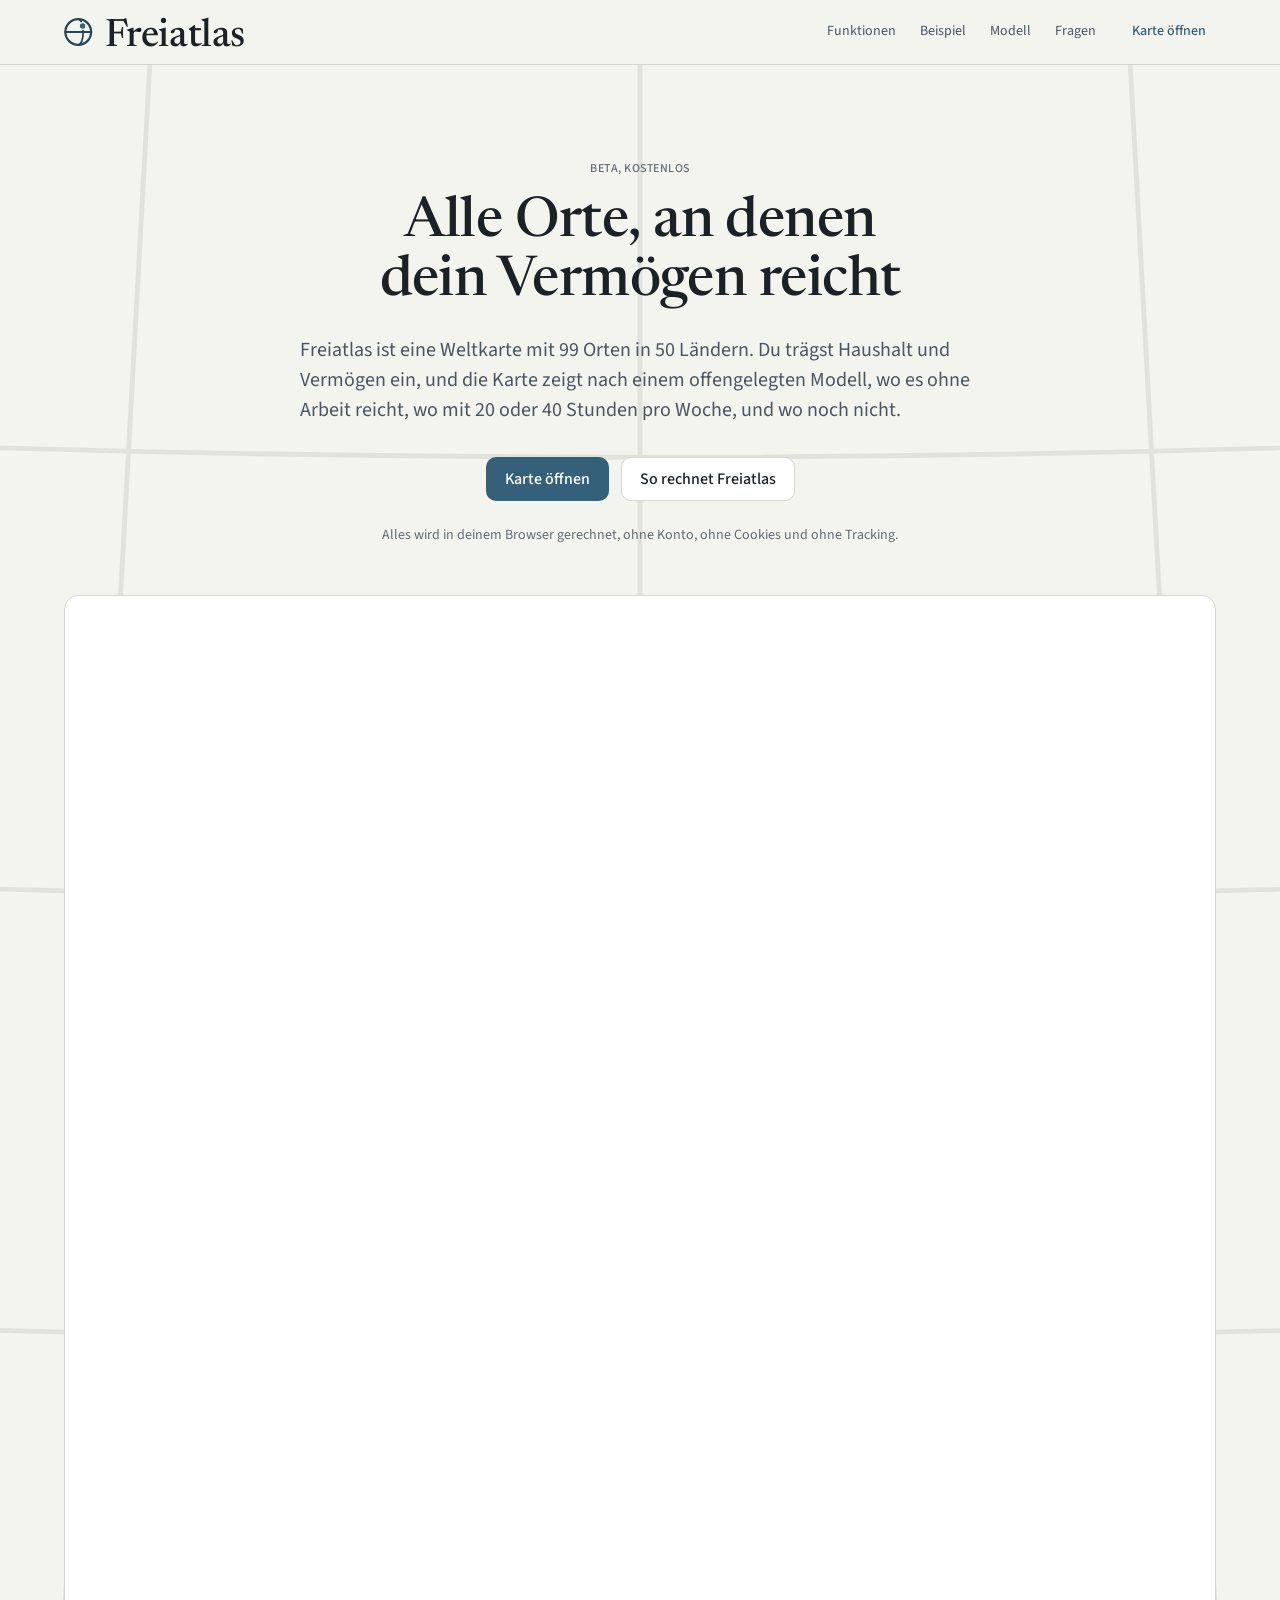
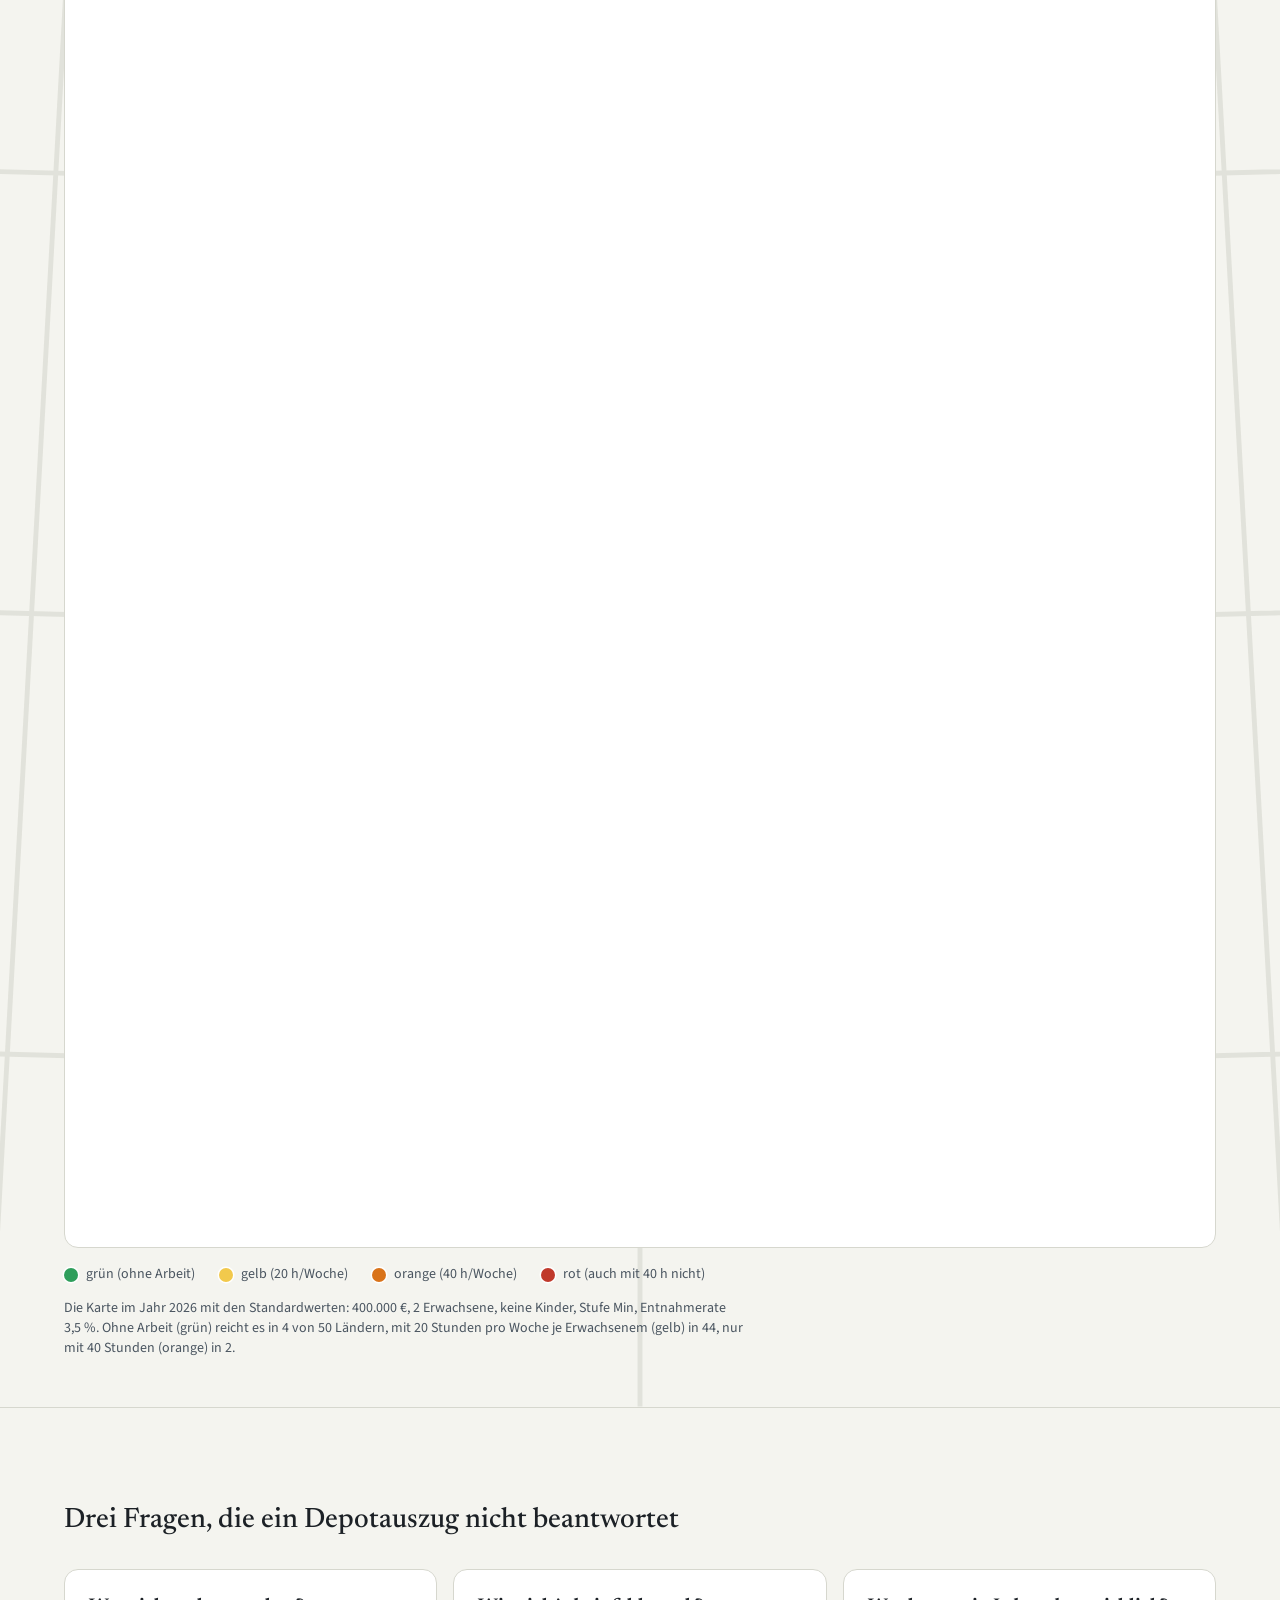
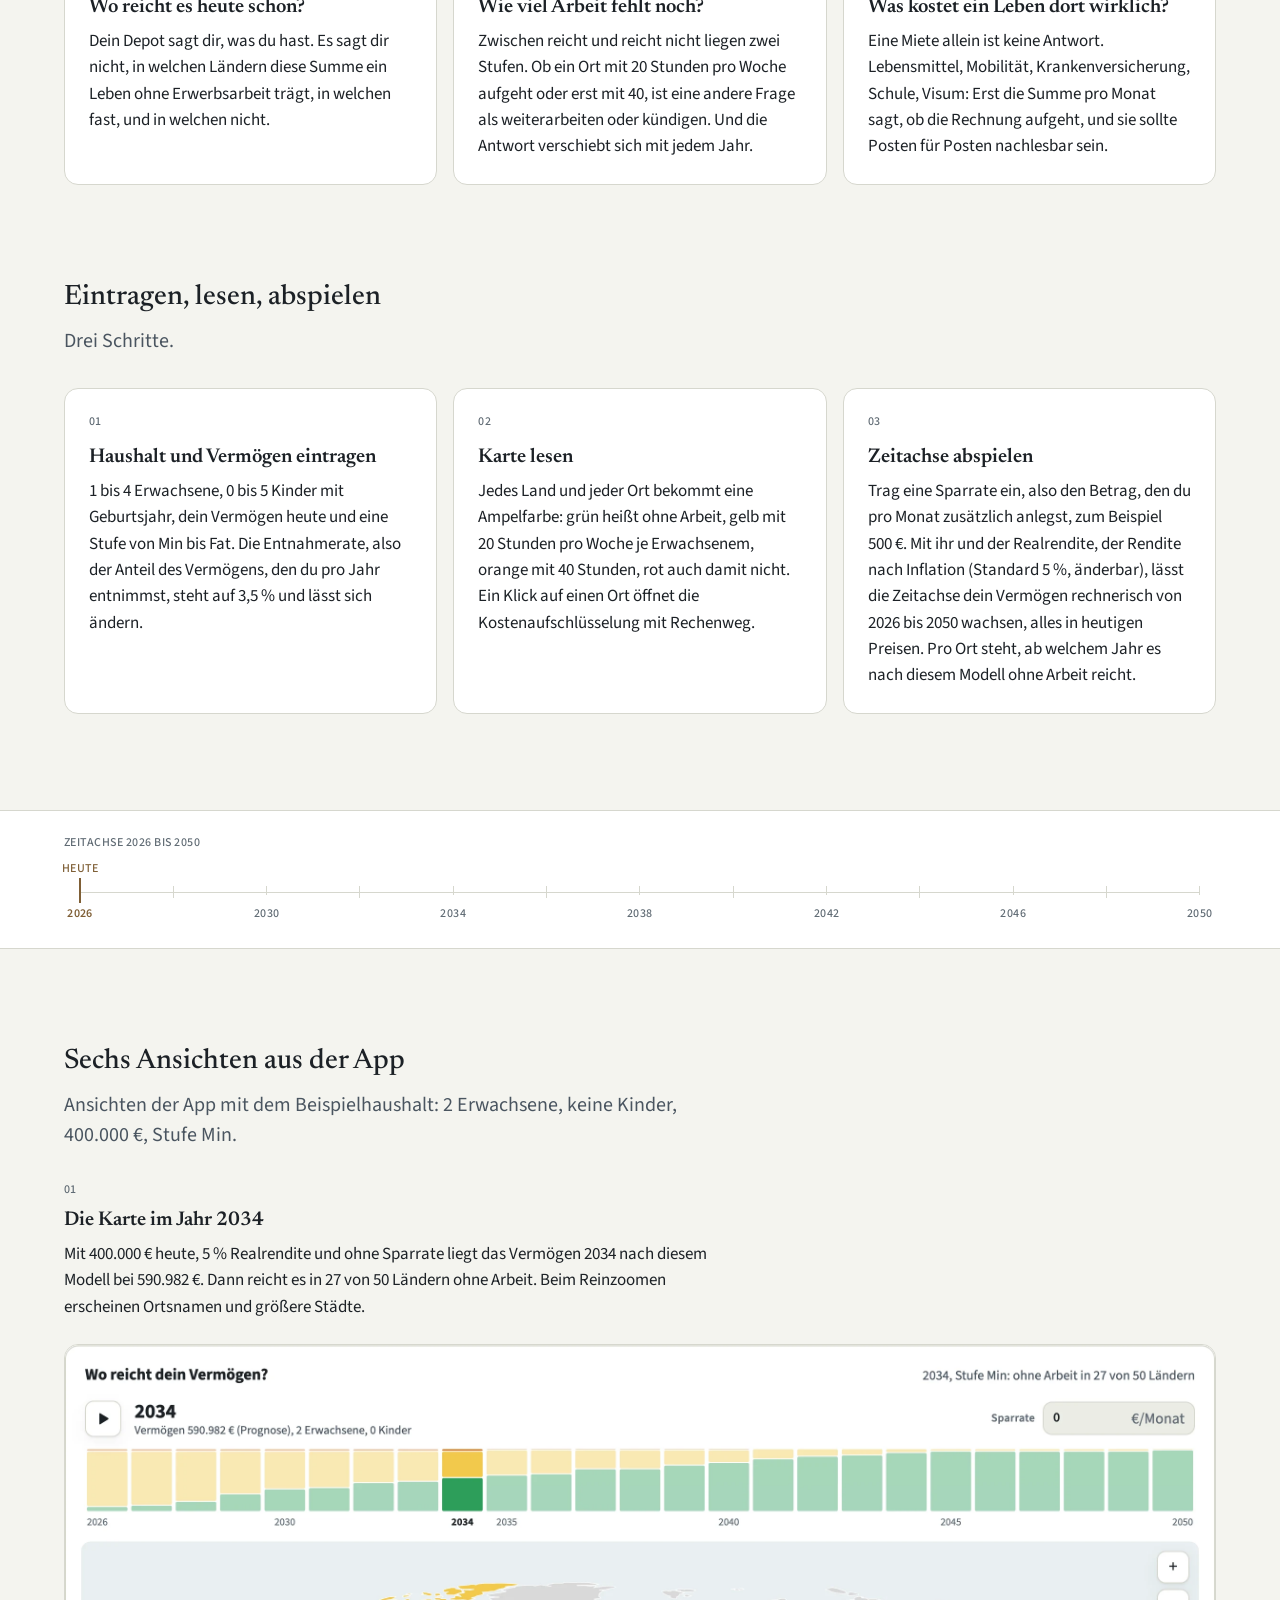
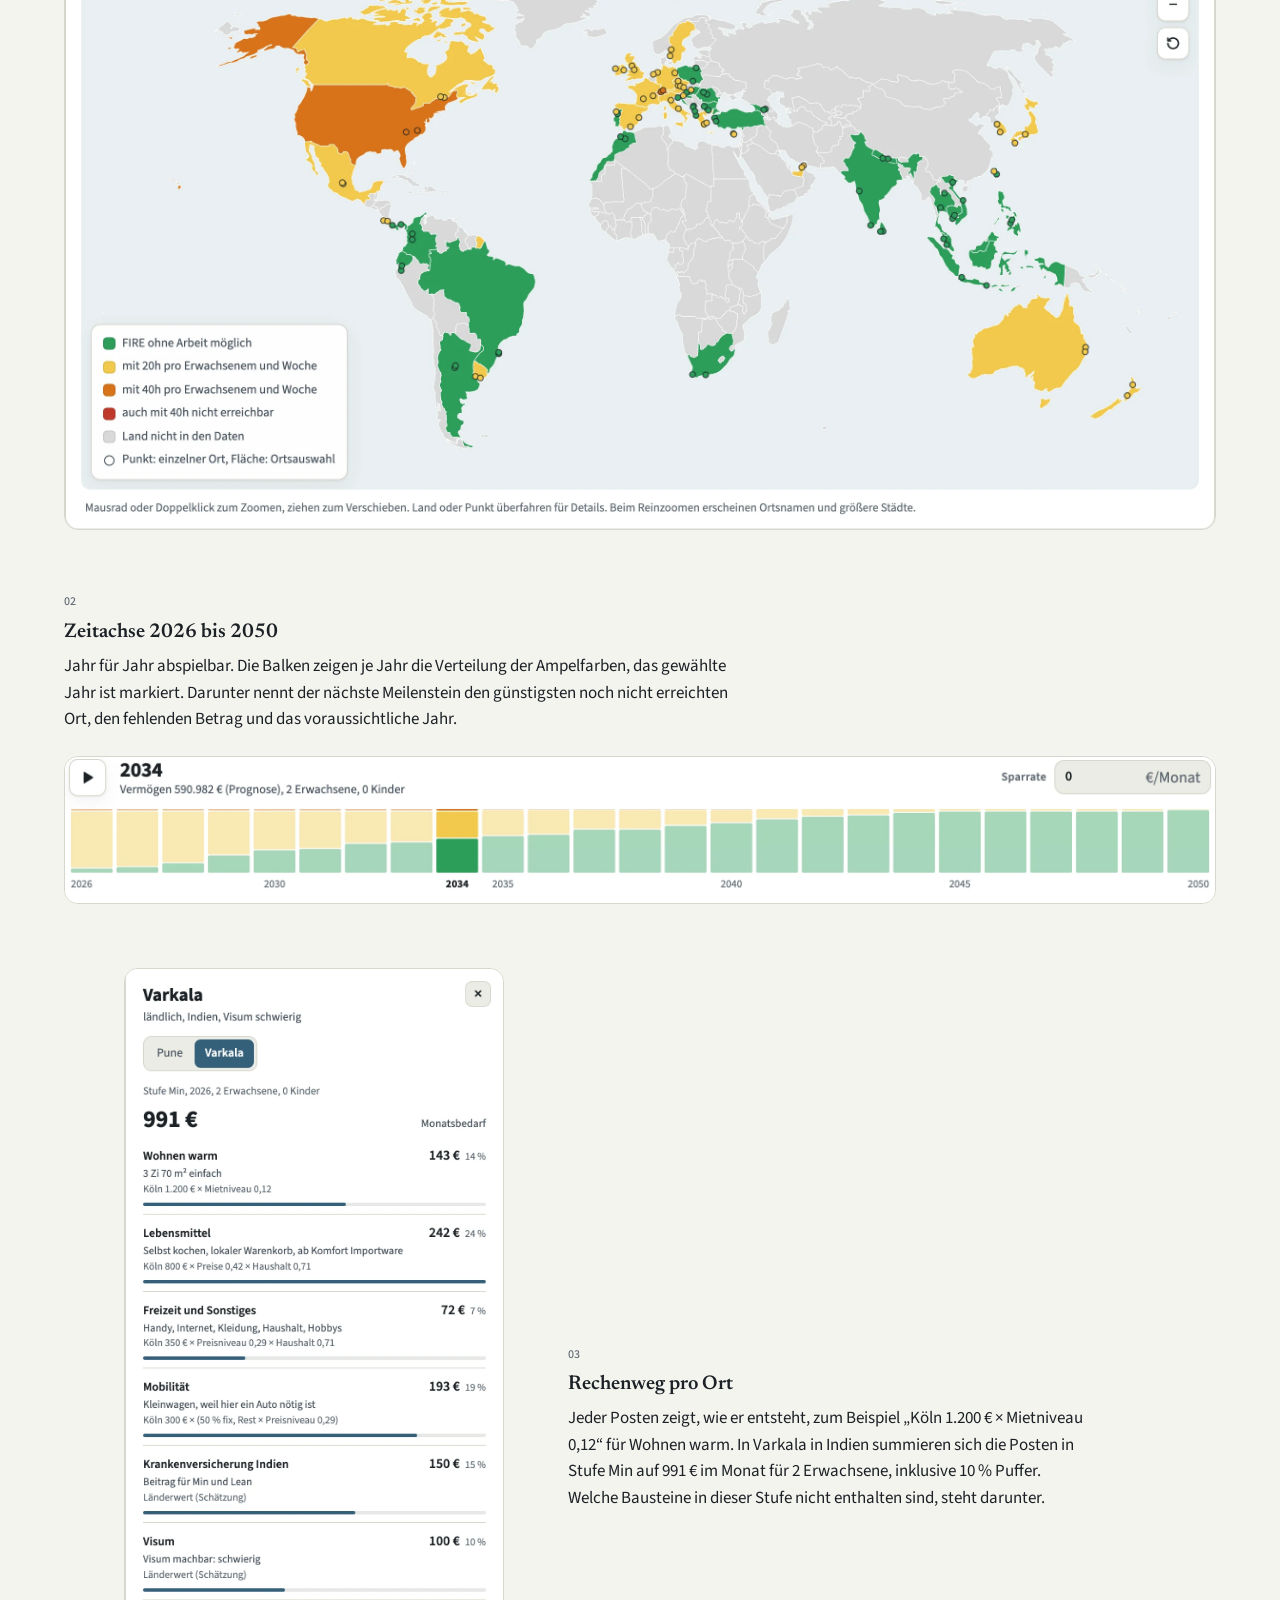
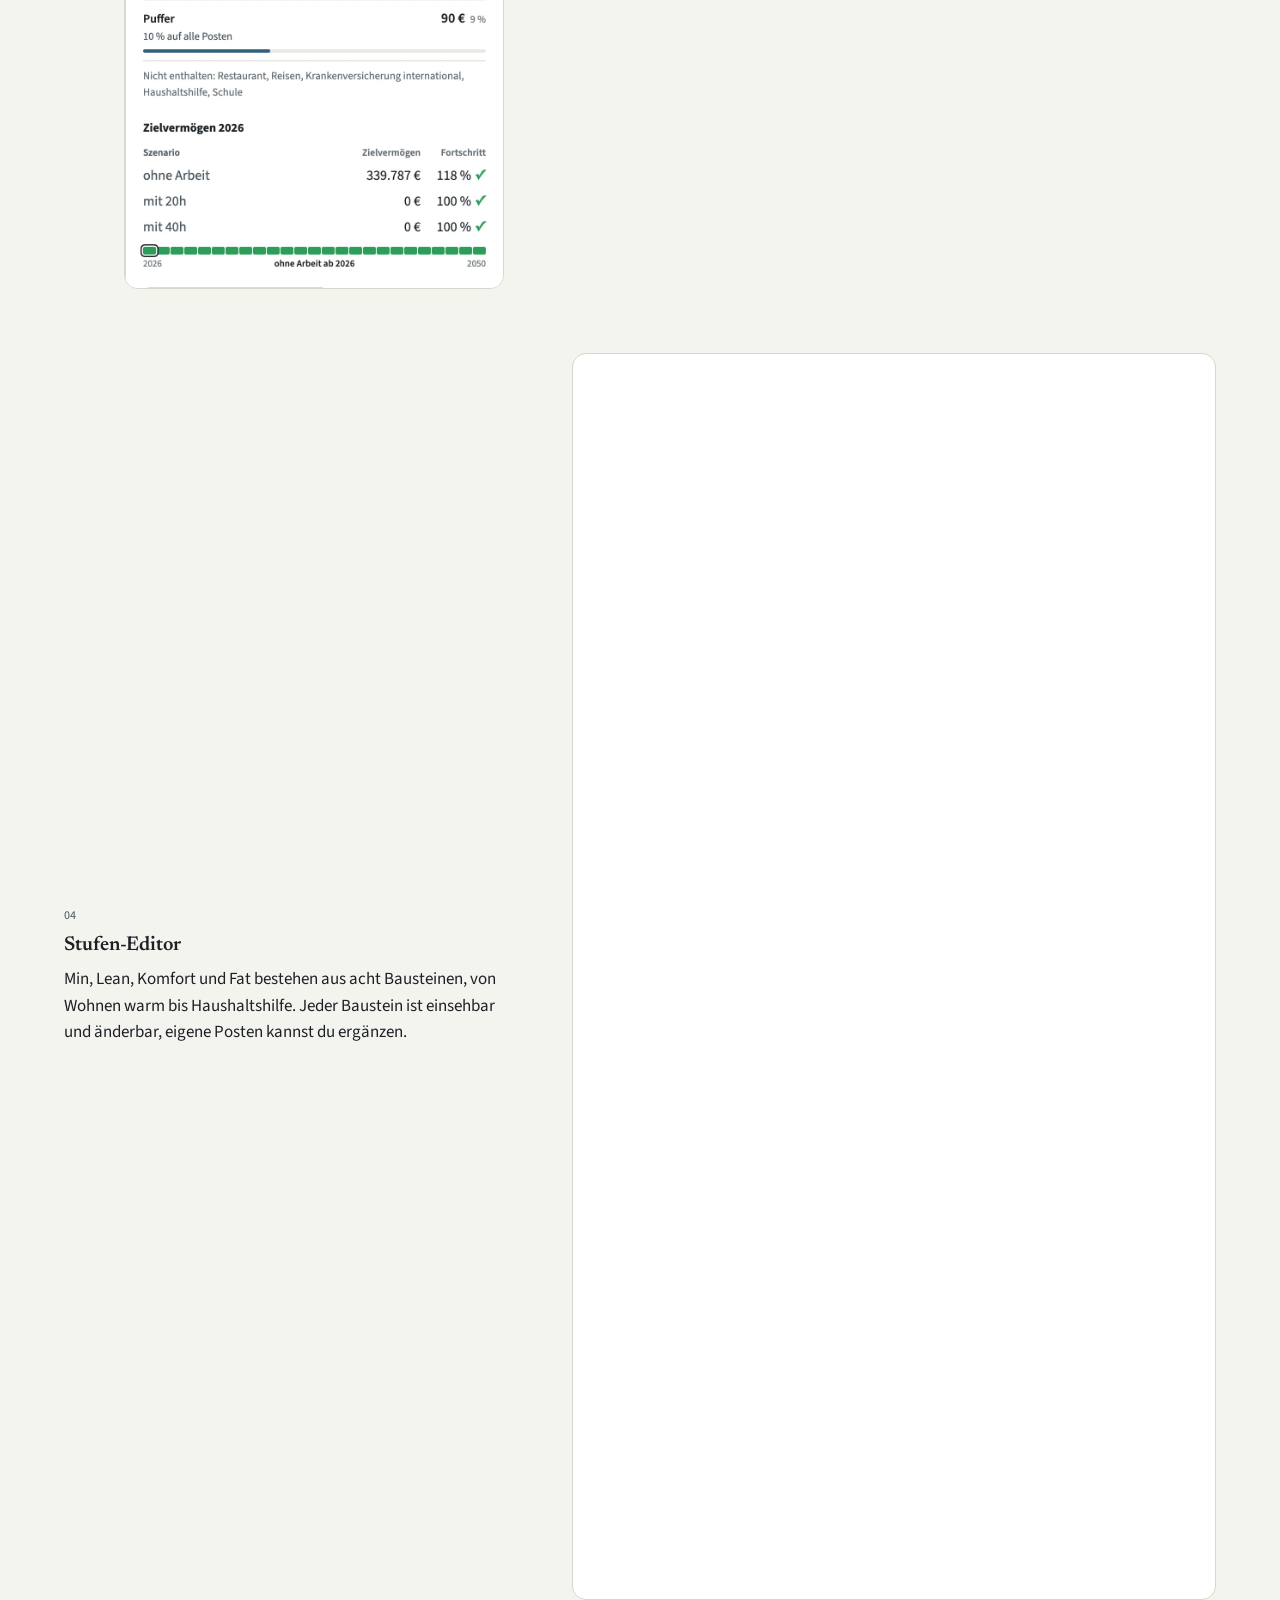
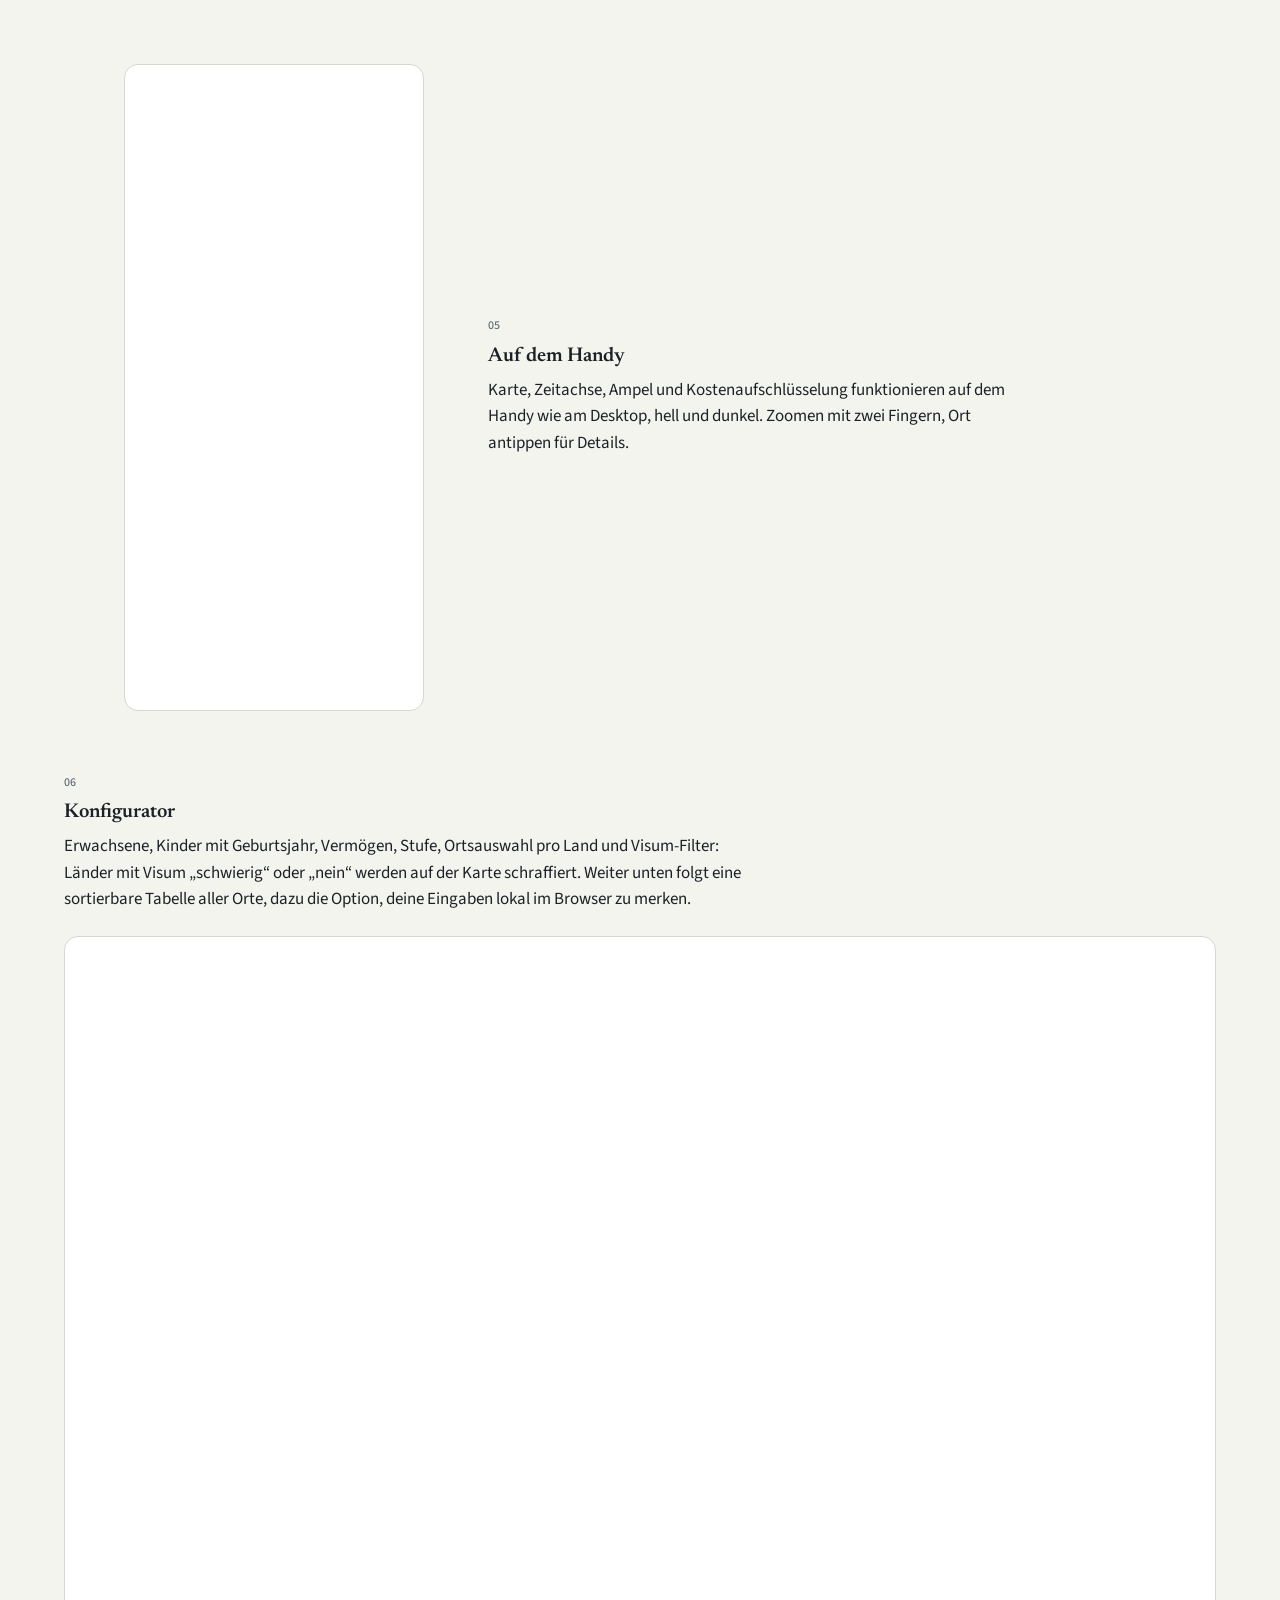
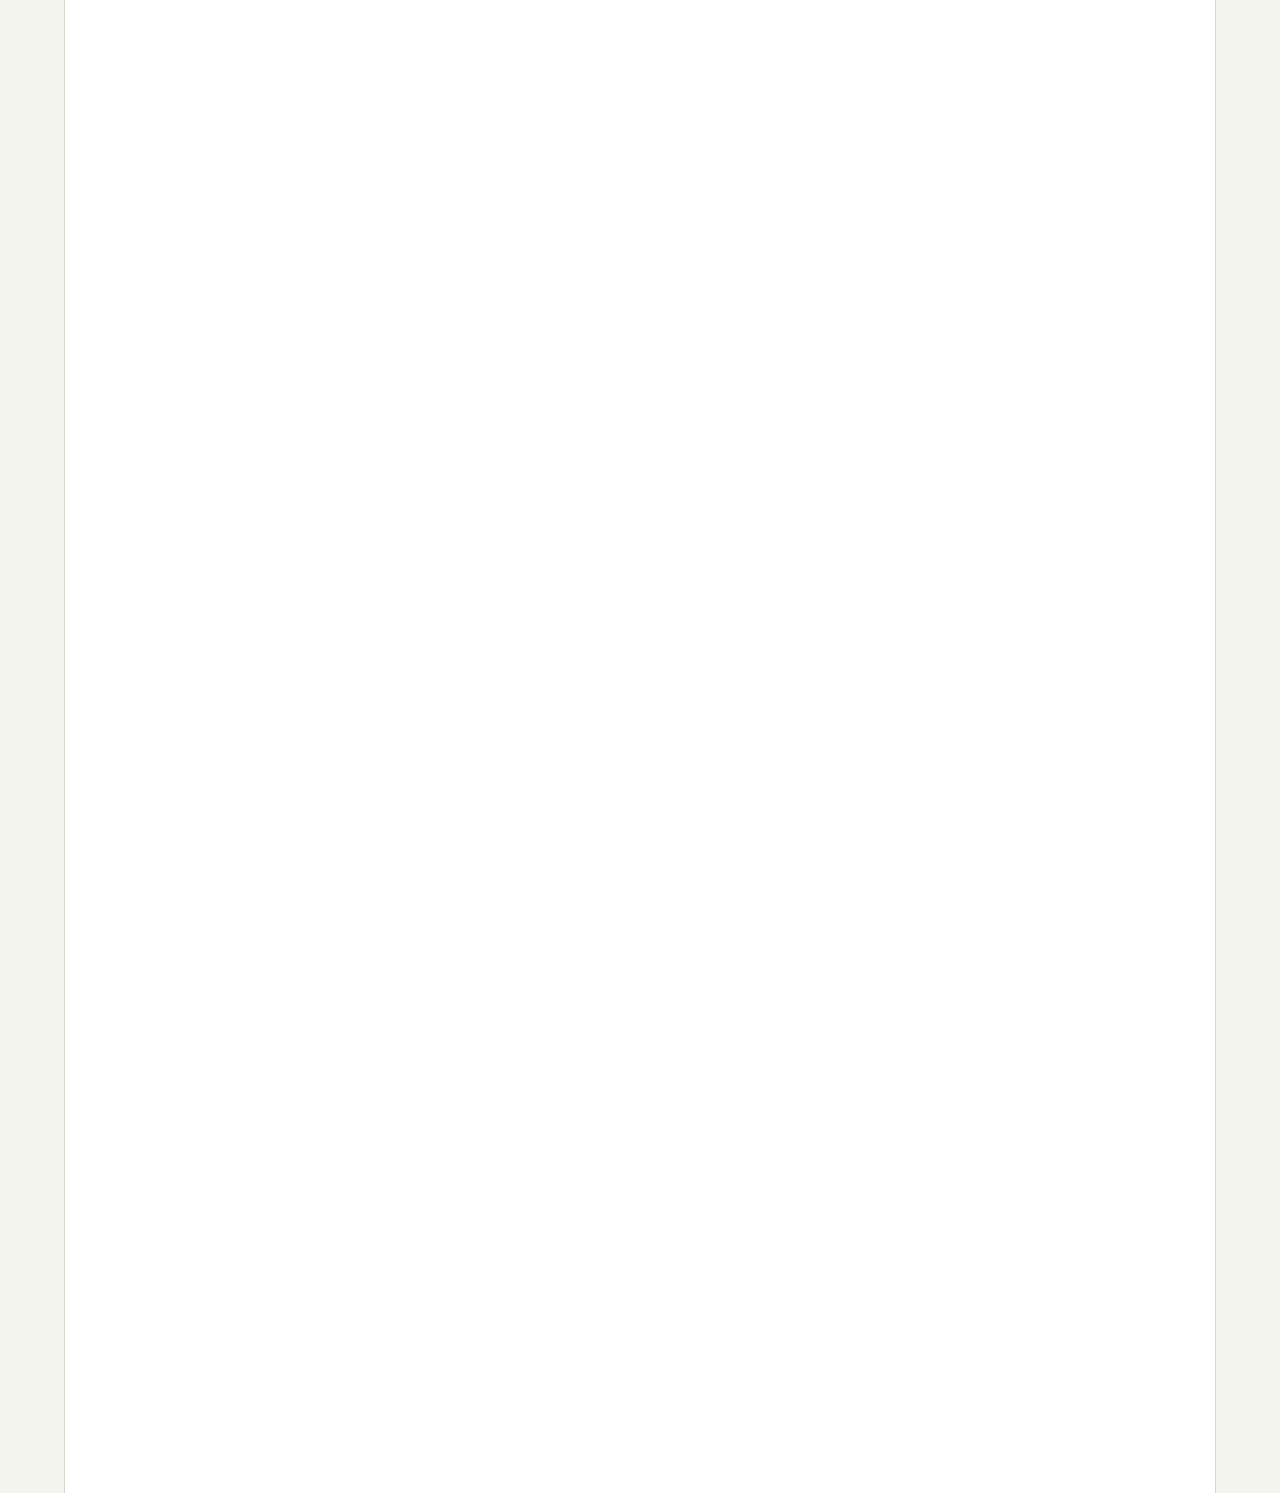
==== commit cb0b2bef: "Live-Prüfung: Link-Vorschaubild, Karte als Sprungziel, noindex für die App, Wortmarke mobil, Zoom-Kn" ====
--- a/index.html
+++ b/index.html
@@ -15,6 +15,13 @@
 <meta property="og:description" content="Interaktive Weltkarte mit 99 Orten in 50 Ländern: wo dein Vermögen rechnerisch ohne Arbeit reicht, wo mit 20 oder 40 Stunden pro Woche. Beta, kostenlos, ohne Konto.">
 <meta property="og:type" content="website">
 <meta property="og:locale" content="de_DE">
+<meta property="og:url" content="https://peppe1337.github.io/freiatlas/">
+<meta property="og:image" content="https://peppe1337.github.io/freiatlas/assets/og.png">
+<meta property="og:image:width" content="1200">
+<meta property="og:image:height" content="630">
+<meta property="og:image:alt" content="Freiatlas: Weltkarte mit Ampelfarben, wo dein Vermögen reicht">
+<meta name="twitter:card" content="summary_large_image">
+<meta name="twitter:image" content="https://peppe1337.github.io/freiatlas/assets/og.png">
 <link rel="icon" href="favicon.svg" type="image/svg+xml">
 <link rel="icon" href="favicon.ico" sizes="any">
 <link rel="apple-touch-icon" href="apple-touch-icon.png">
@@ -131,7 +138,7 @@
   .brand { display: inline-flex; align-items: center; color: var(--fa-word); text-decoration: none; }
   .brand .lockup { display: block; width: 180px; height: 28px; }
   .brand .mark-only { display: none; width: 28px; height: 28px; }
-  @media (max-width: 479px) { .brand .lockup { display: none; } .brand .mark-only { display: block; } }
+  @media (max-width: 479px) { .brand .lockup { width: 154px; height: 24px; } }
   .topnav { display: flex; align-items: center; gap: 4px 16px; }
   .topnav ul { list-style: none; margin: 0; padding: 0; display: flex; gap: 4px; }
   .topnav li { margin: 0; }
@@ -357,7 +364,7 @@
         <li><a href="#modell">Modell</a></li>
         <li><a href="#faq">Fragen</a></li>
       </ul>
-      <a class="cta" href="app/">Karte öffnen</a>
+      <a class="cta" href="app/#karte">Karte öffnen</a>
     </nav>
     <details class="menu">
       <summary>Menü</summary>
@@ -367,7 +374,7 @@
           <li><a href="#beispiel">Beispiel</a></li>
           <li><a href="#modell">Modell</a></li>
           <li><a href="#faq">Fragen</a></li>
-          <li><a class="cta" href="app/">Karte öffnen</a></li>
+          <li><a class="cta" href="app/#karte">Karte öffnen</a></li>
         </ul>
       </nav>
     </details>
@@ -391,7 +398,7 @@
         <h1 id="h-hero">Alle Orte, an denen dein Vermögen&nbsp;reicht</h1>
         <p class="lead">Freiatlas ist eine Weltkarte mit 99 Orten in 50 Ländern. Du trägst Haushalt und Vermögen ein, und die Karte zeigt nach einem offengelegten Modell, wo es ohne Arbeit reicht, wo mit 20 oder 40 Stunden pro Woche, und wo noch nicht.</p>
         <div class="btn-row">
-          <a class="btn btn-primary" href="app/">Karte öffnen</a>
+          <a class="btn btn-primary" href="app/#karte">Karte öffnen</a>
           <a class="btn btn-secondary" href="#modell">So rechnet Freiatlas</a>
         </div>
         <p class="privacy">Alles wird in deinem Browser gerechnet, ohne Konto, ohne Cookies und ohne Tracking.</p>
@@ -399,8 +406,8 @@
       <figure>
         <div class="shot">
           <picture>
-            <source media="(prefers-color-scheme: dark) and (max-width: 720px)" srcset="assets/screens/mobile-dark.webp" width="390" height="844">
-            <source media="(max-width: 720px)" srcset="assets/screens/mobile-light.webp" width="390" height="844">
+            <source media="(prefers-color-scheme: dark) and (max-width: 720px)" srcset="assets/screens/mobile-dark.webp" width="390" height="763">
+            <source media="(max-width: 720px)" srcset="assets/screens/mobile-light.webp" width="390" height="763">
             <source media="(prefers-color-scheme: dark)" srcset="assets/screens/map-dark.webp" width="1208" height="824">
             <img src="assets/screens/map-light.webp" width="1208" height="824" alt="Weltkarte im Jahr 2026 mit Ländern in den Ampelfarben grün, gelb und orange, darüber die Zeitachse von 2026 bis 2050 und das Vermögen 400.000&#160;€." loading="eager" decoding="async" fetchpriority="high">
           </picture>
@@ -560,7 +567,7 @@
           <source media="(prefers-color-scheme: dark) and (max-width: 720px)" srcset="assets/screens/mobile-drawer-dark.webp" width="390" height="844">
             <source media="(max-width: 720px)" srcset="assets/screens/mobile-drawer-light.webp" width="390" height="844">
             <source media="(prefers-color-scheme: dark)" srcset="assets/screens/mobile-dark.webp">
-          <img src="assets/screens/mobile-light.webp" width="390" height="844" loading="lazy" decoding="async" alt="Die App auf einem Handybildschirm: Zeitachse auf 2026, Weltkarte mit Ampelfarben und Legende, auf schmalen Bildschirmen stattdessen die Kostenaufschlüsselung für Varkala.">
+          <img src="assets/screens/mobile-light.webp" width="390" height="763" loading="lazy" decoding="async" alt="Die App auf einem Handybildschirm: Zeitachse auf 2026, Weltkarte mit Ampelfarben und Legende, auf schmalen Bildschirmen stattdessen die Kostenaufschlüsselung für Varkala.">
         </picture>
       </div>
     </article>
@@ -712,7 +719,7 @@
         <h2 id="h-final">Schau nach, wo es heute schon reicht</h2>
         <p>Trag deinen Haushalt und dein Vermögen ein, die Karte antwortet nach einem Modell, dessen Rechenweg du an jedem Ort nachlesen kannst.</p>
         <div class="btn-row">
-          <a class="btn btn-primary" href="app/">Karte öffnen</a>
+          <a class="btn btn-primary" href="app/#karte">Karte öffnen</a>
         </div>
       </div>
     </div>
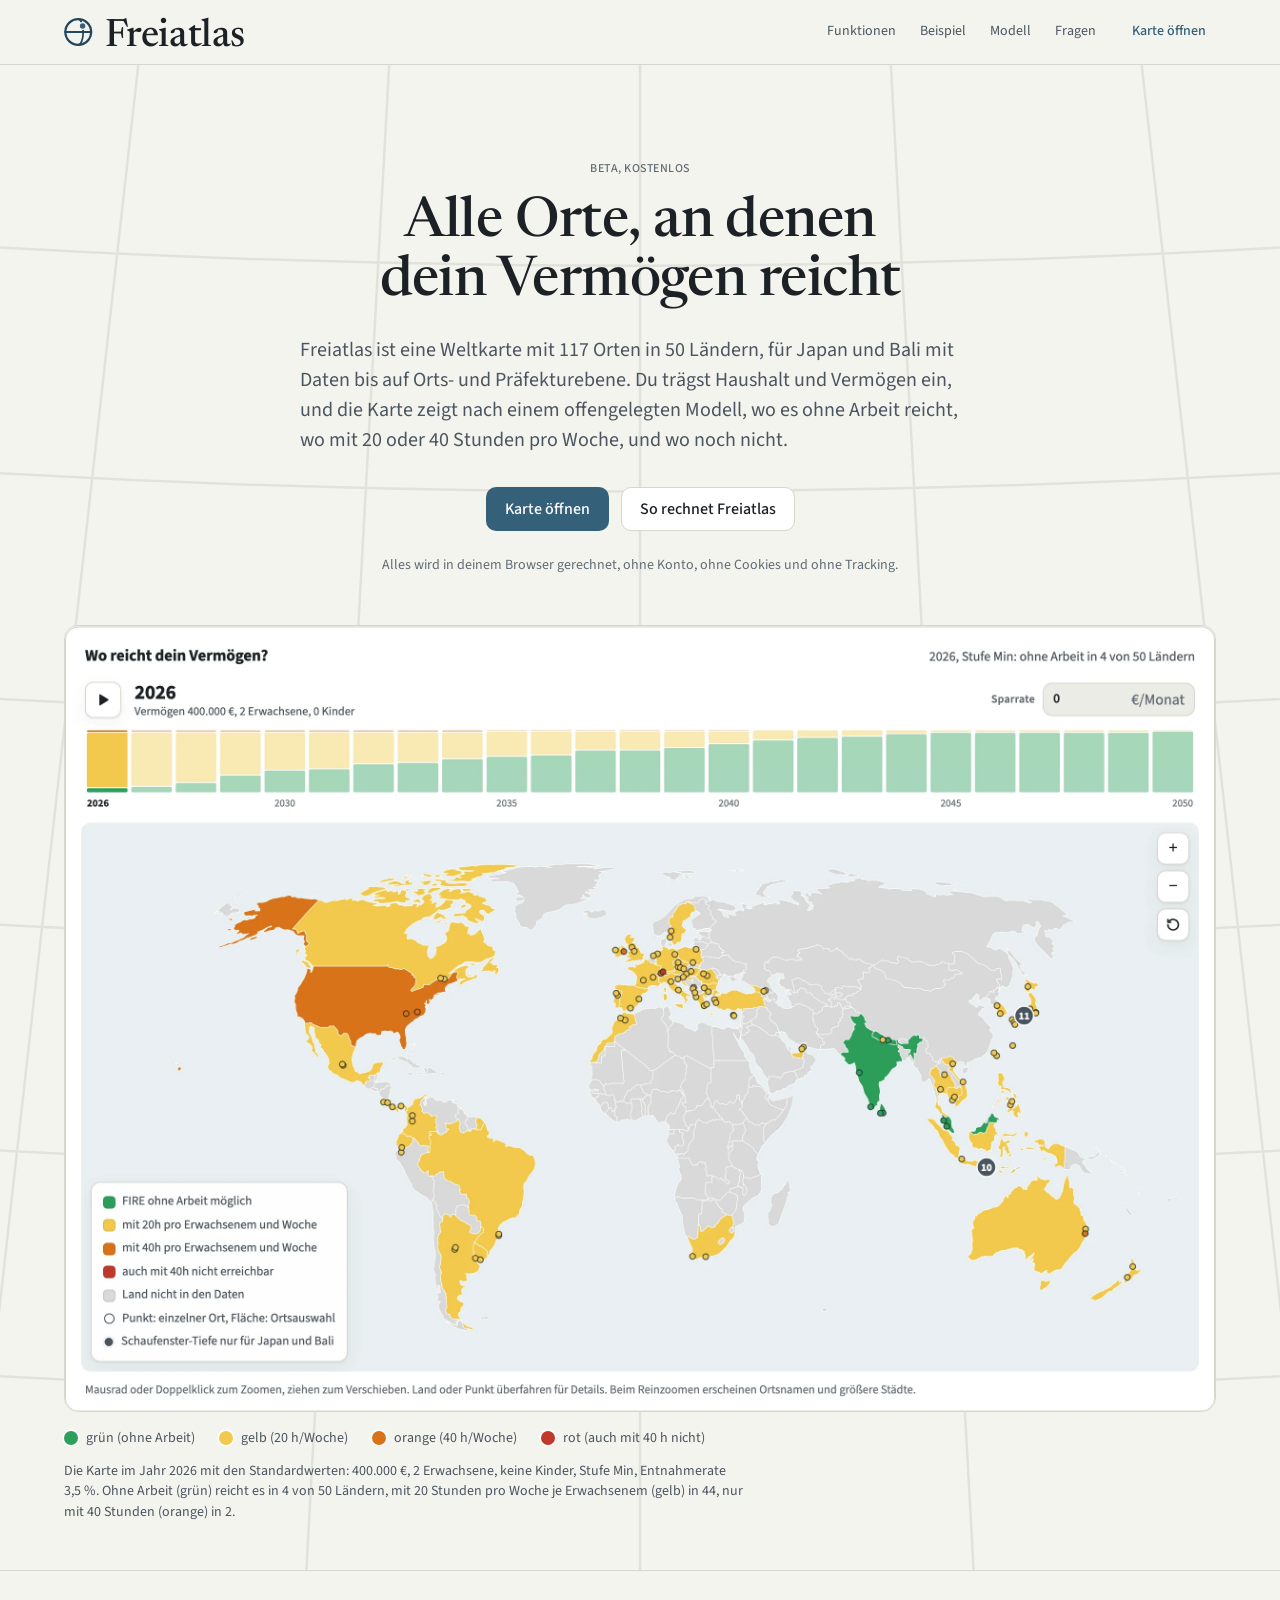
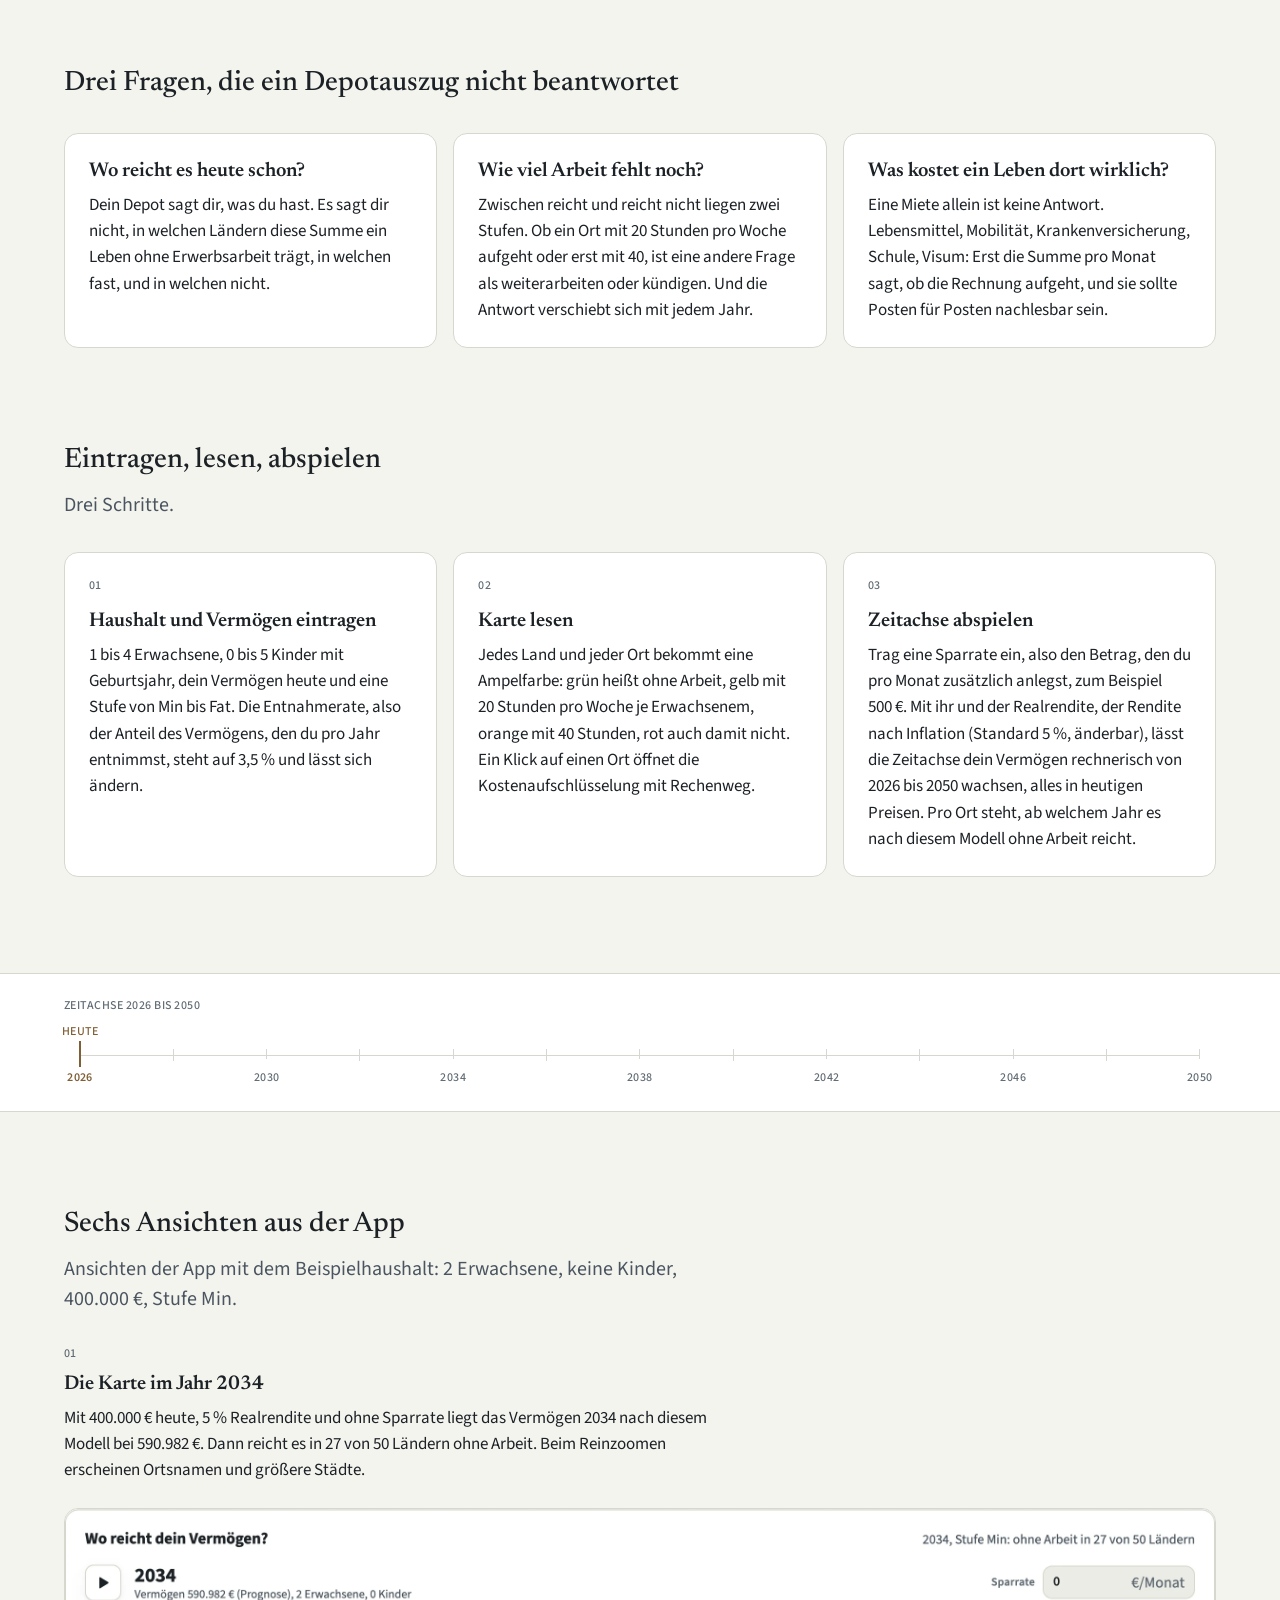
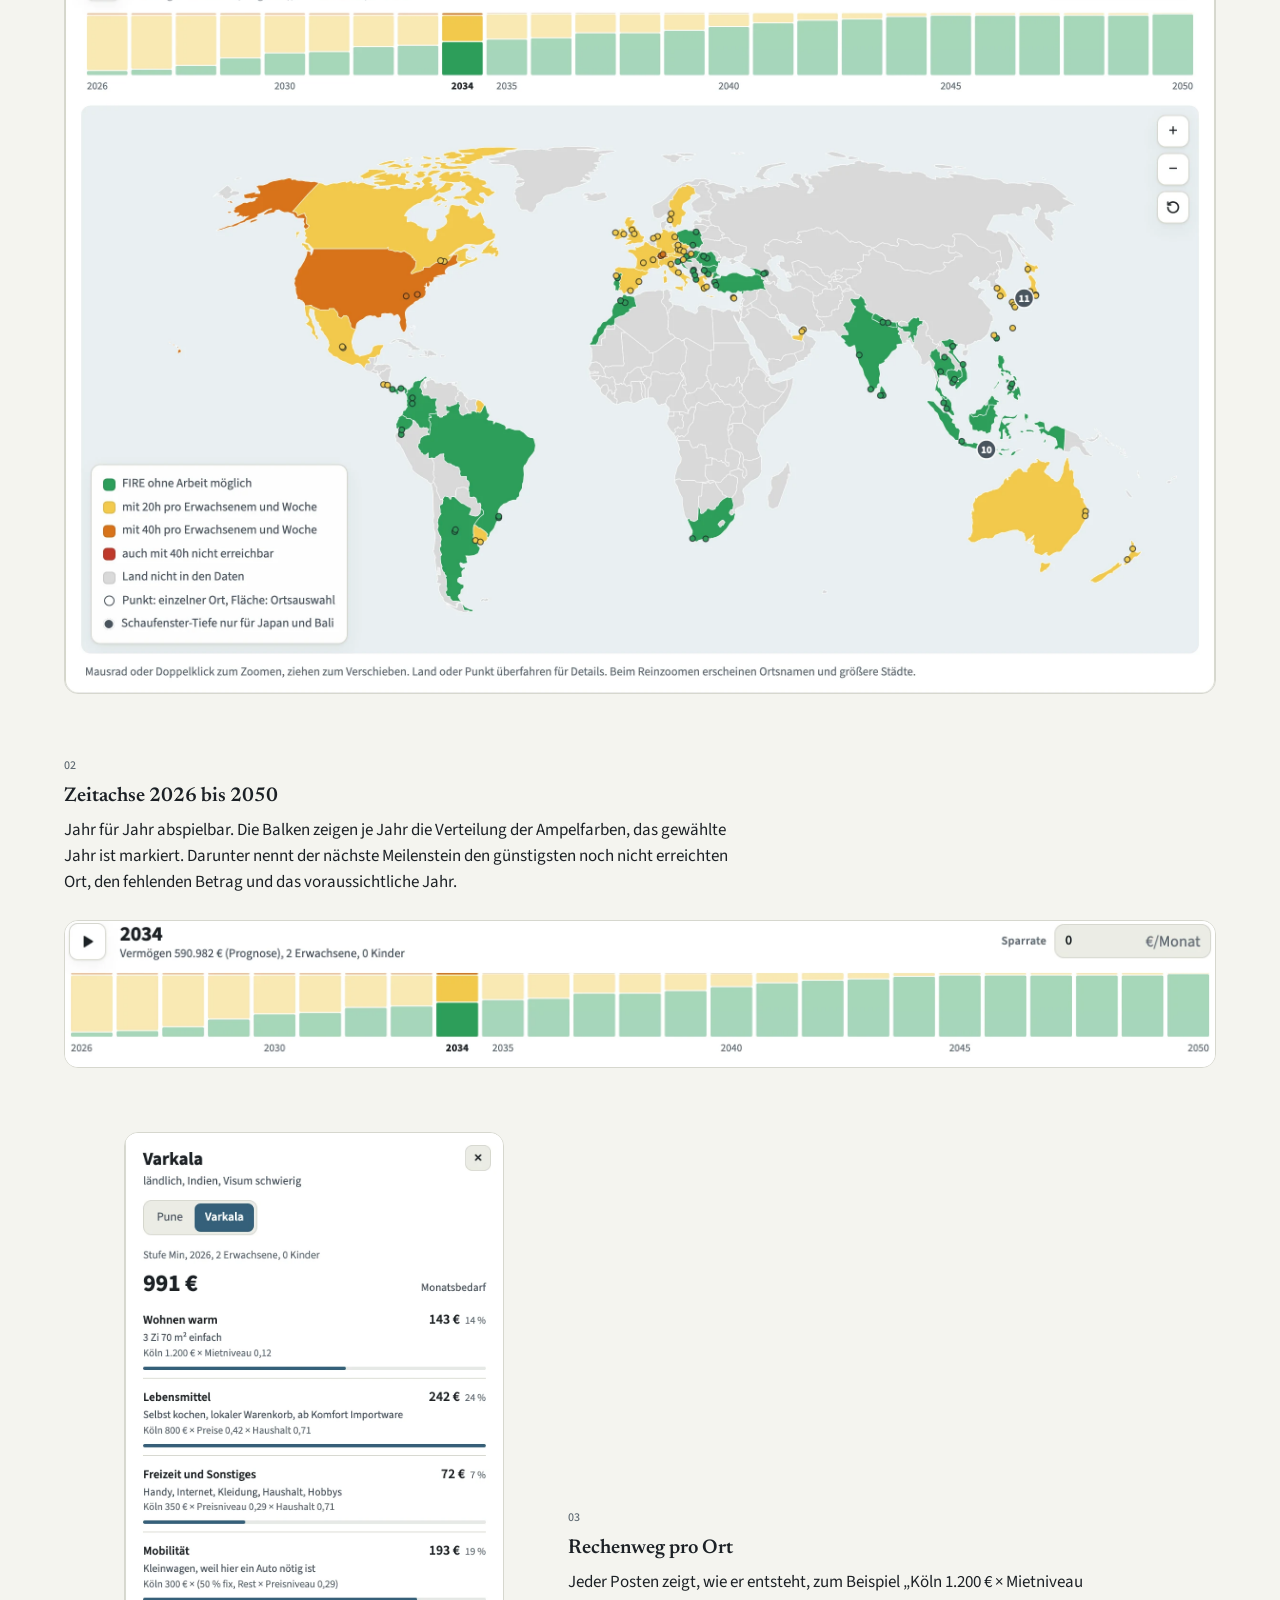
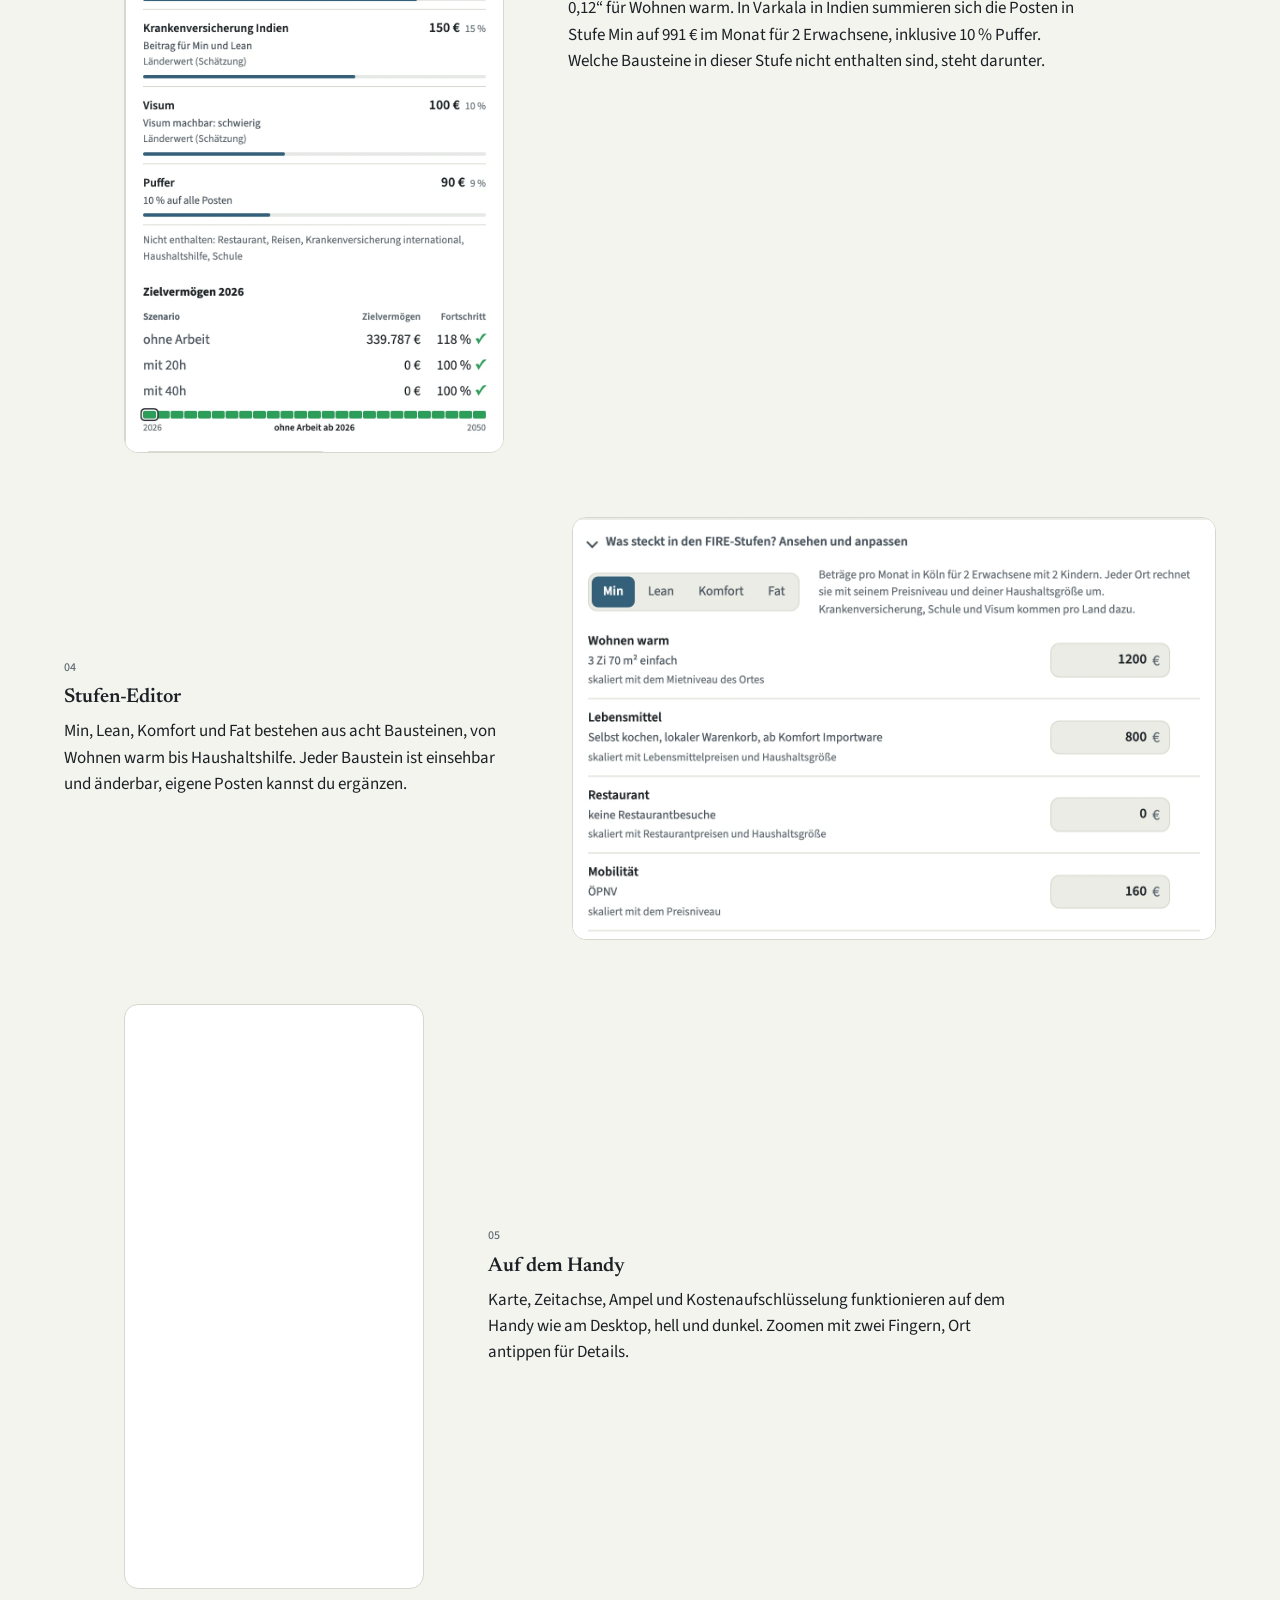
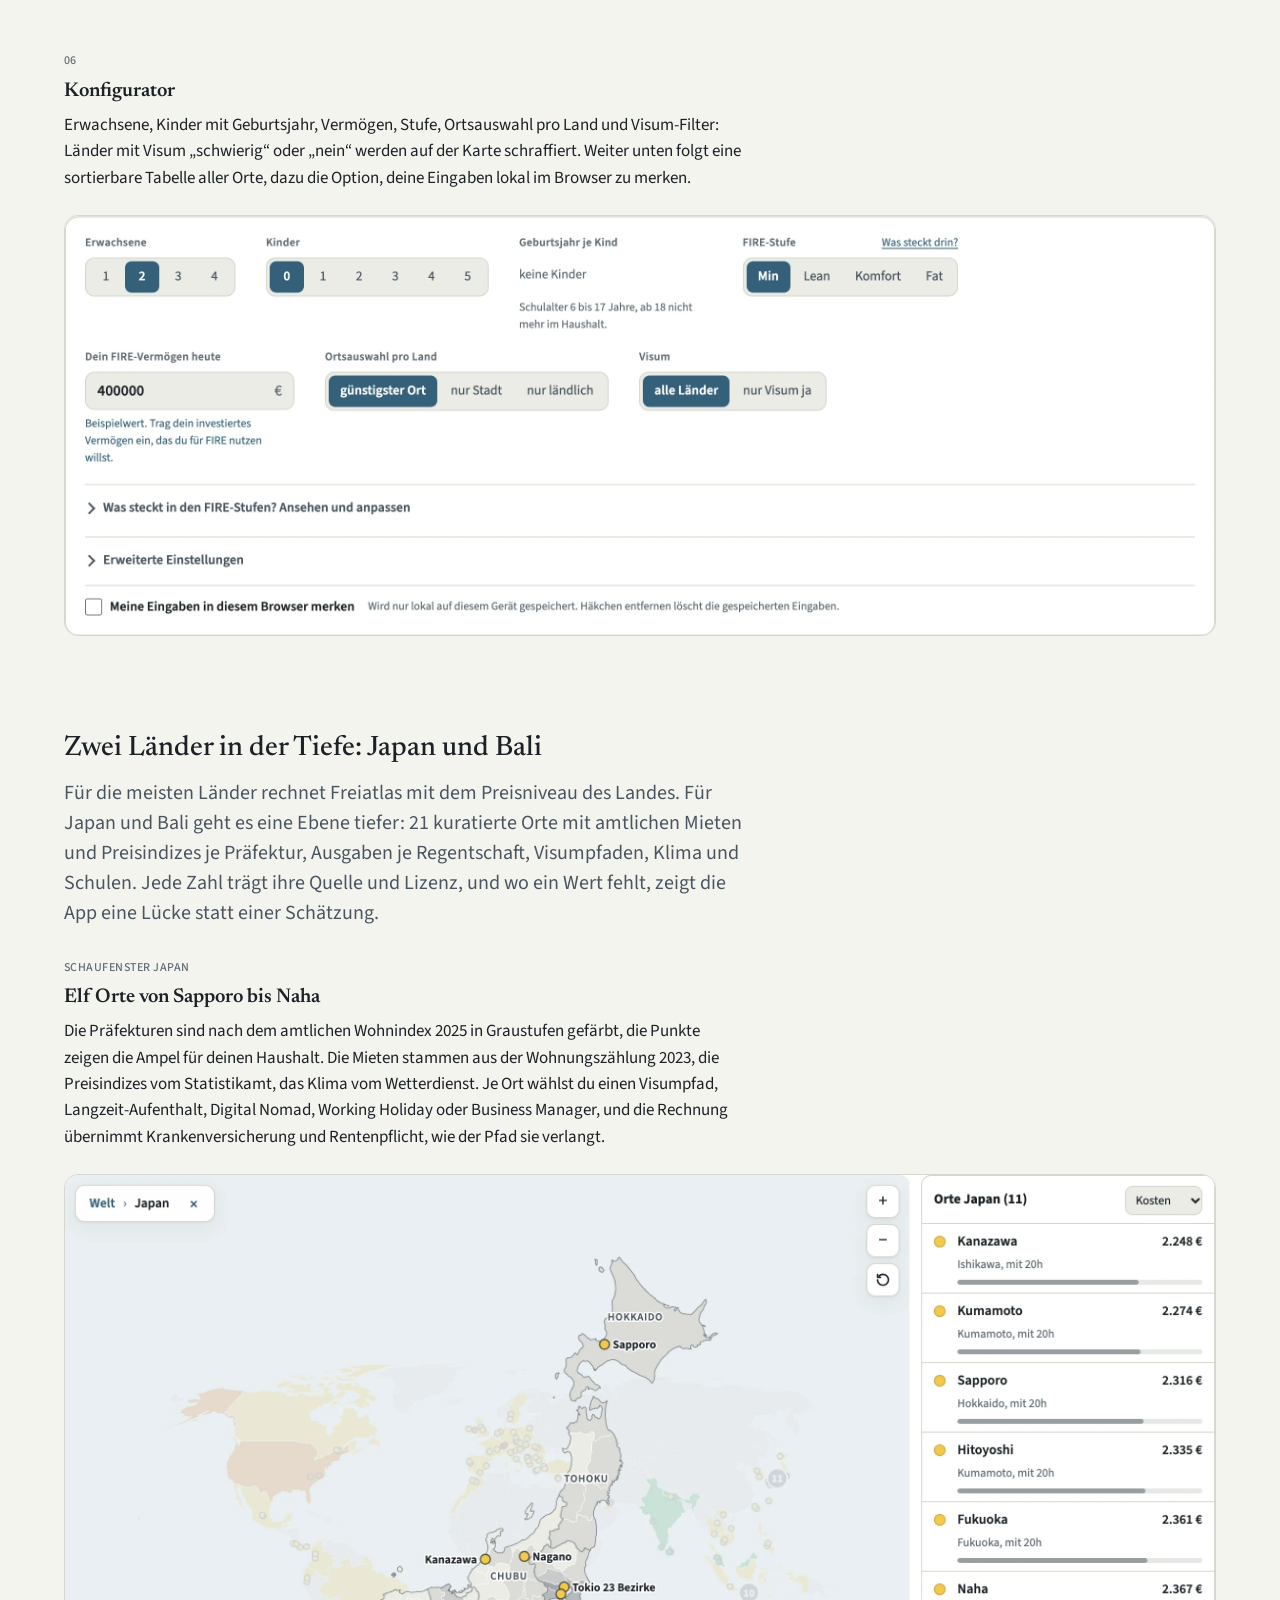
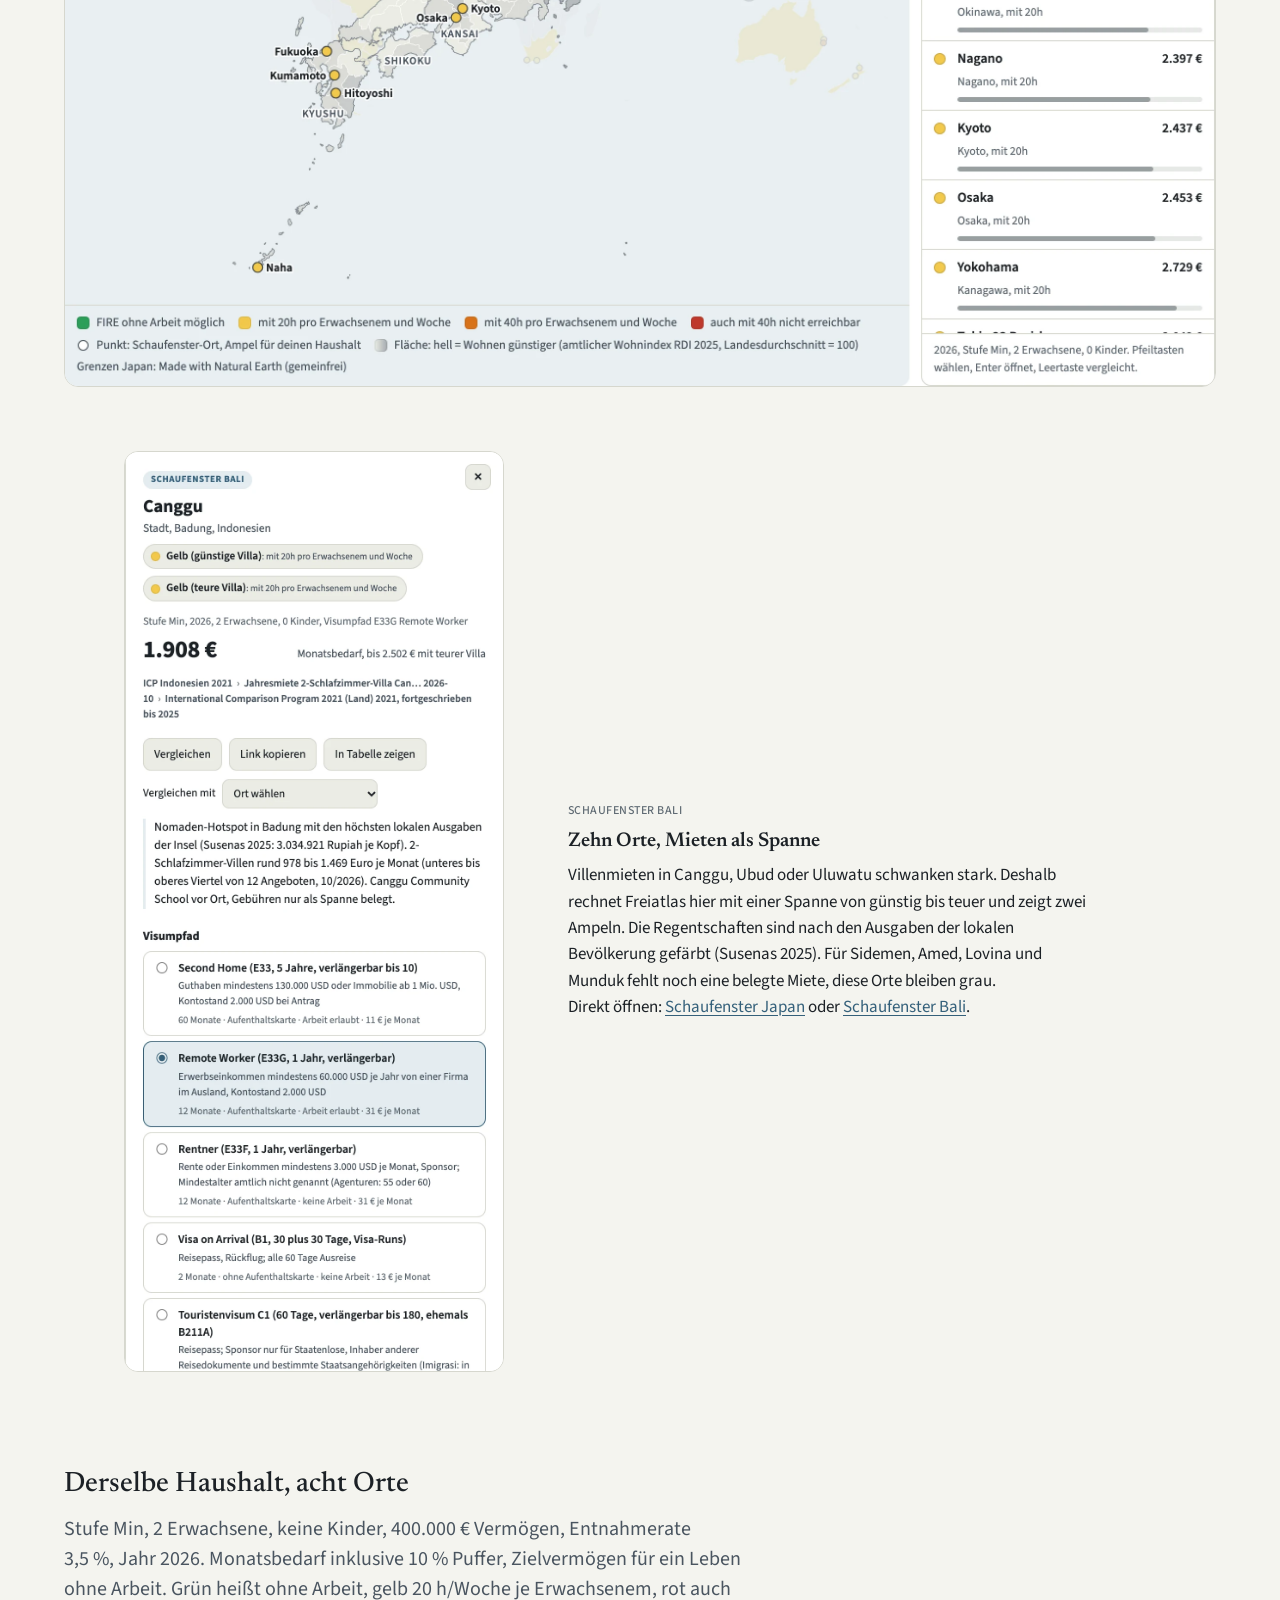
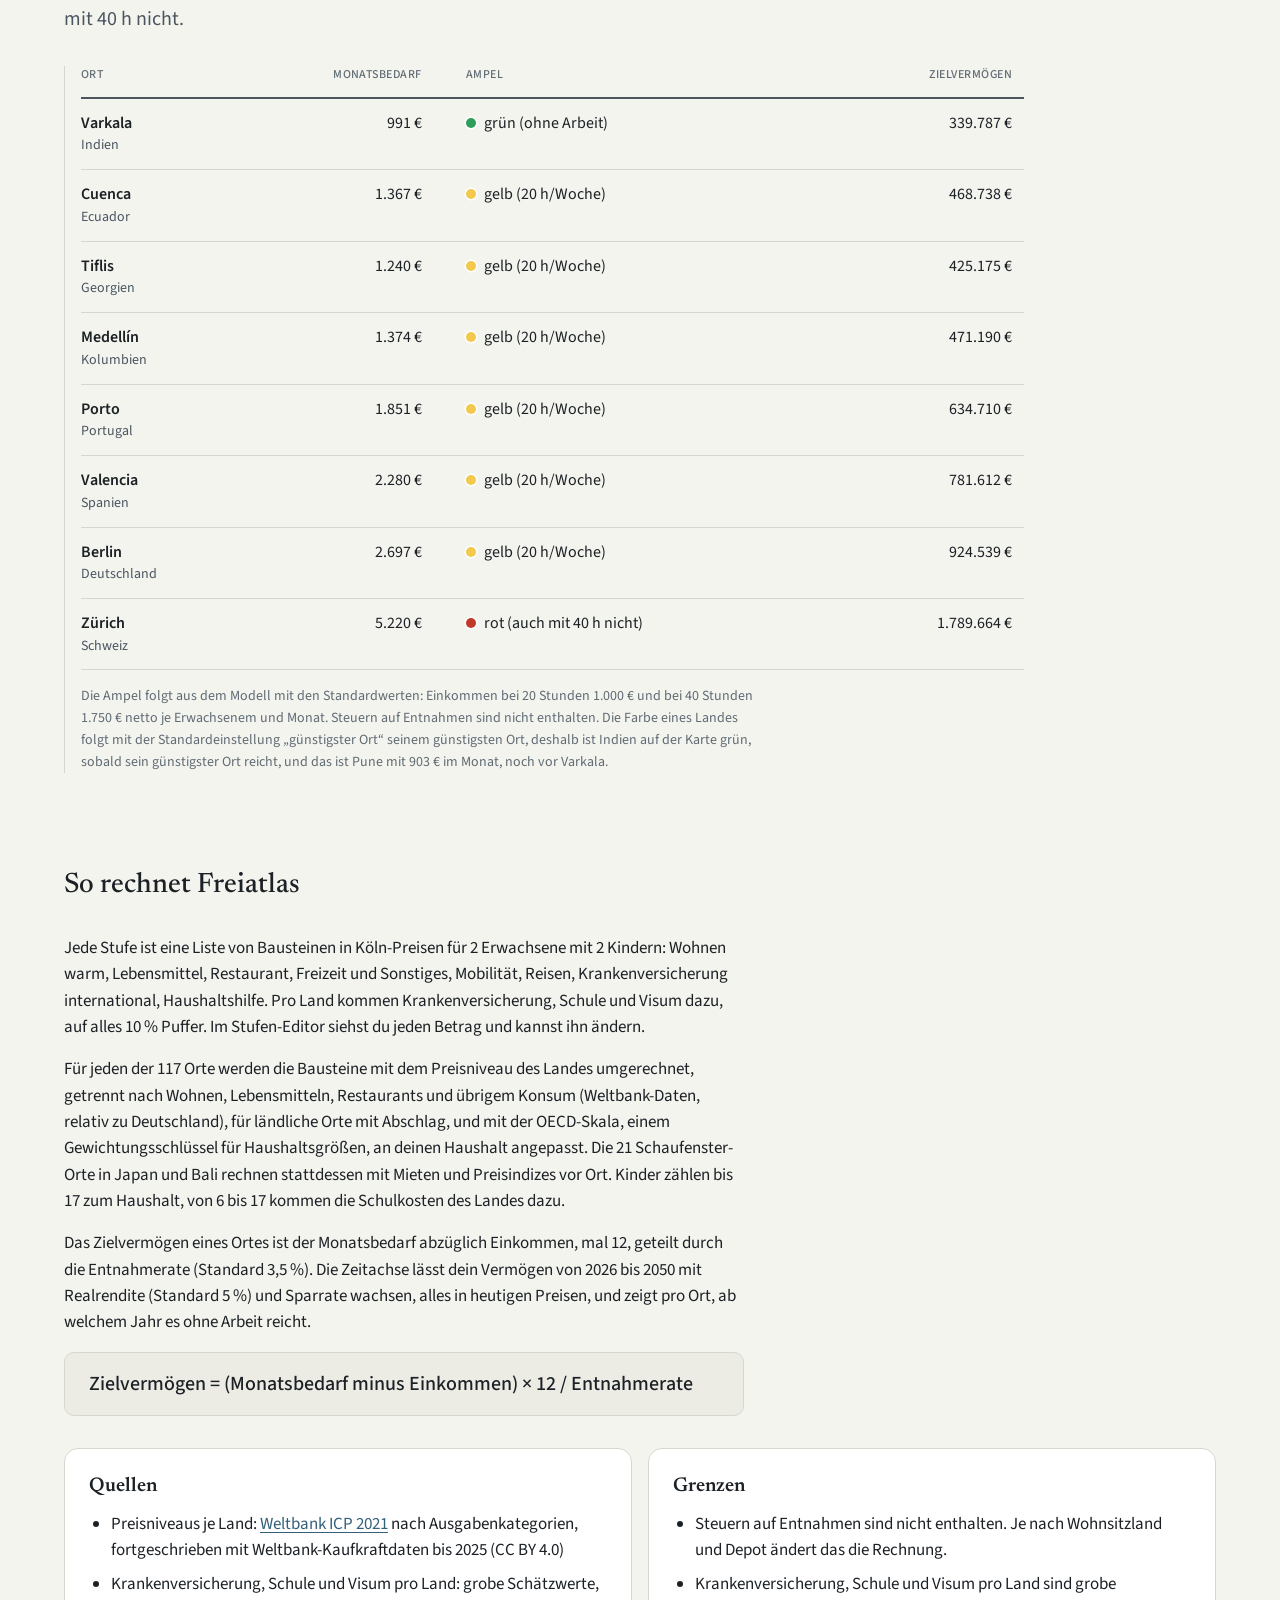
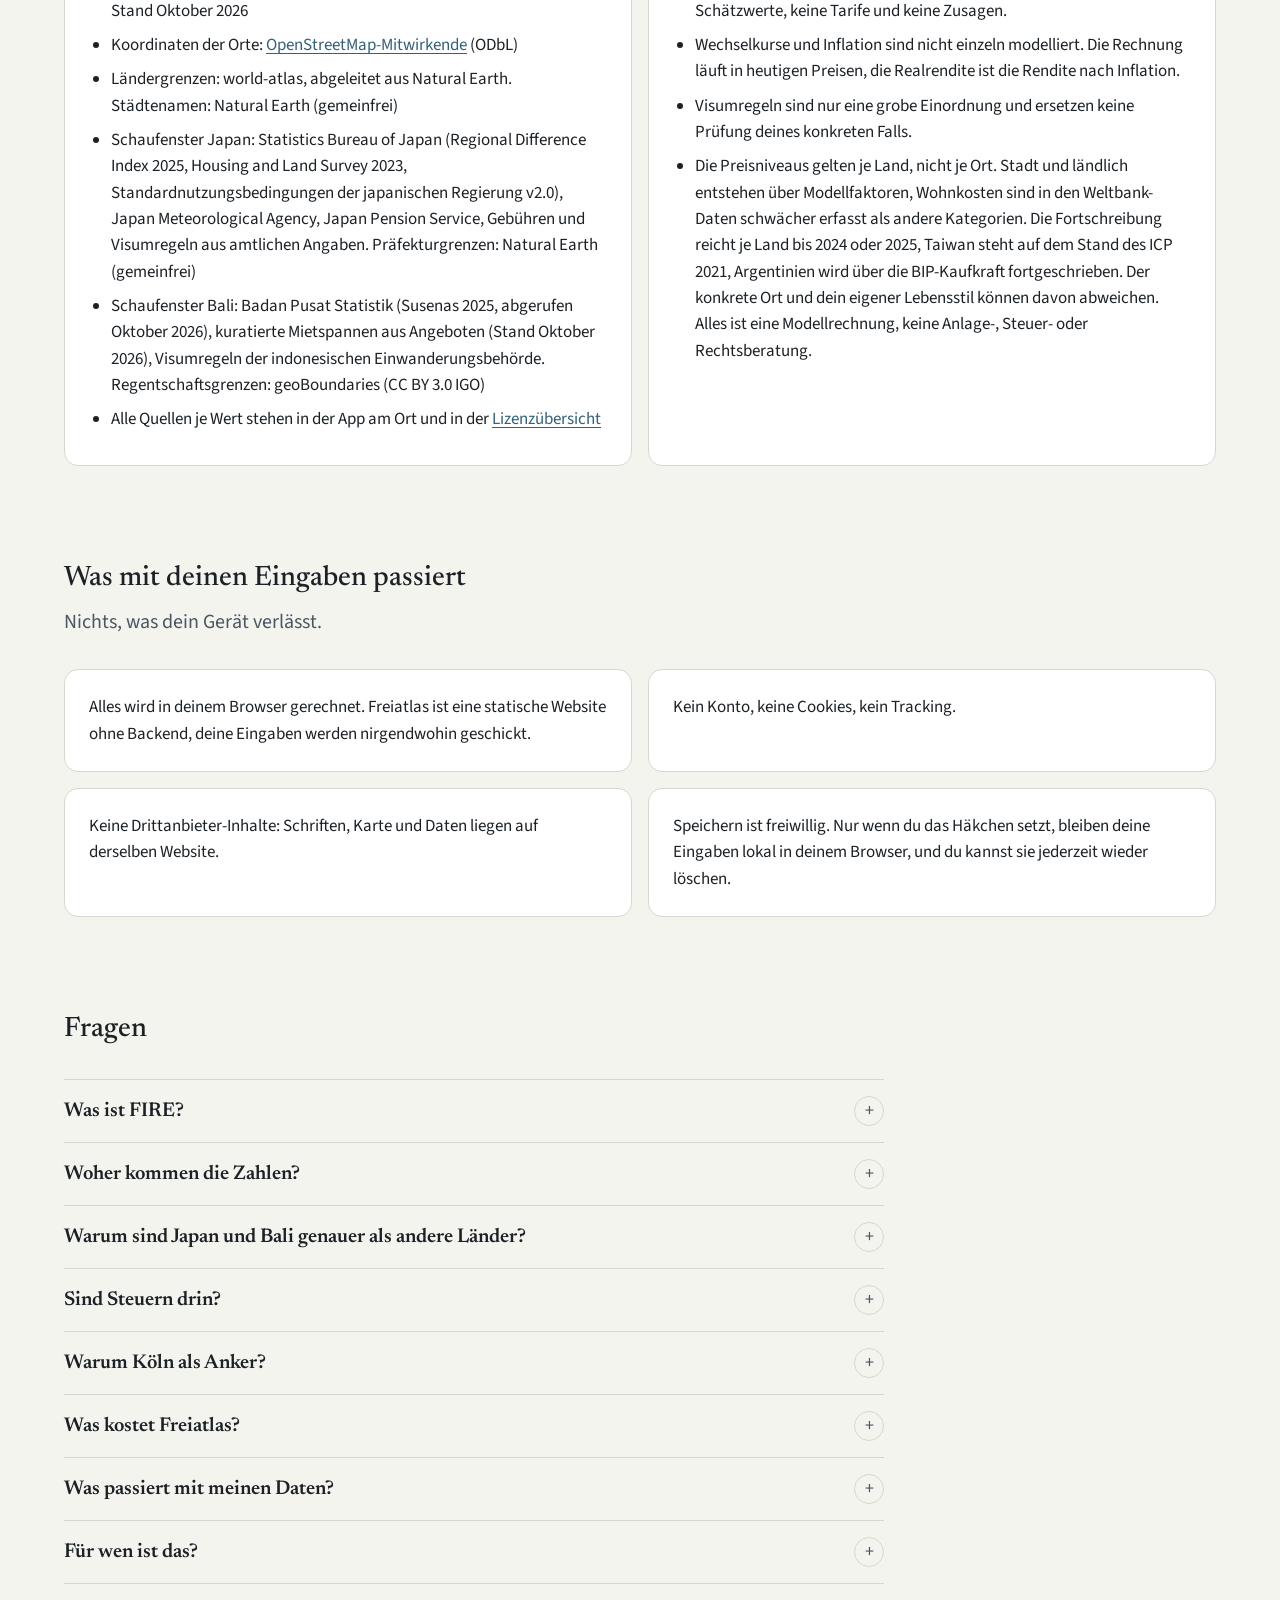
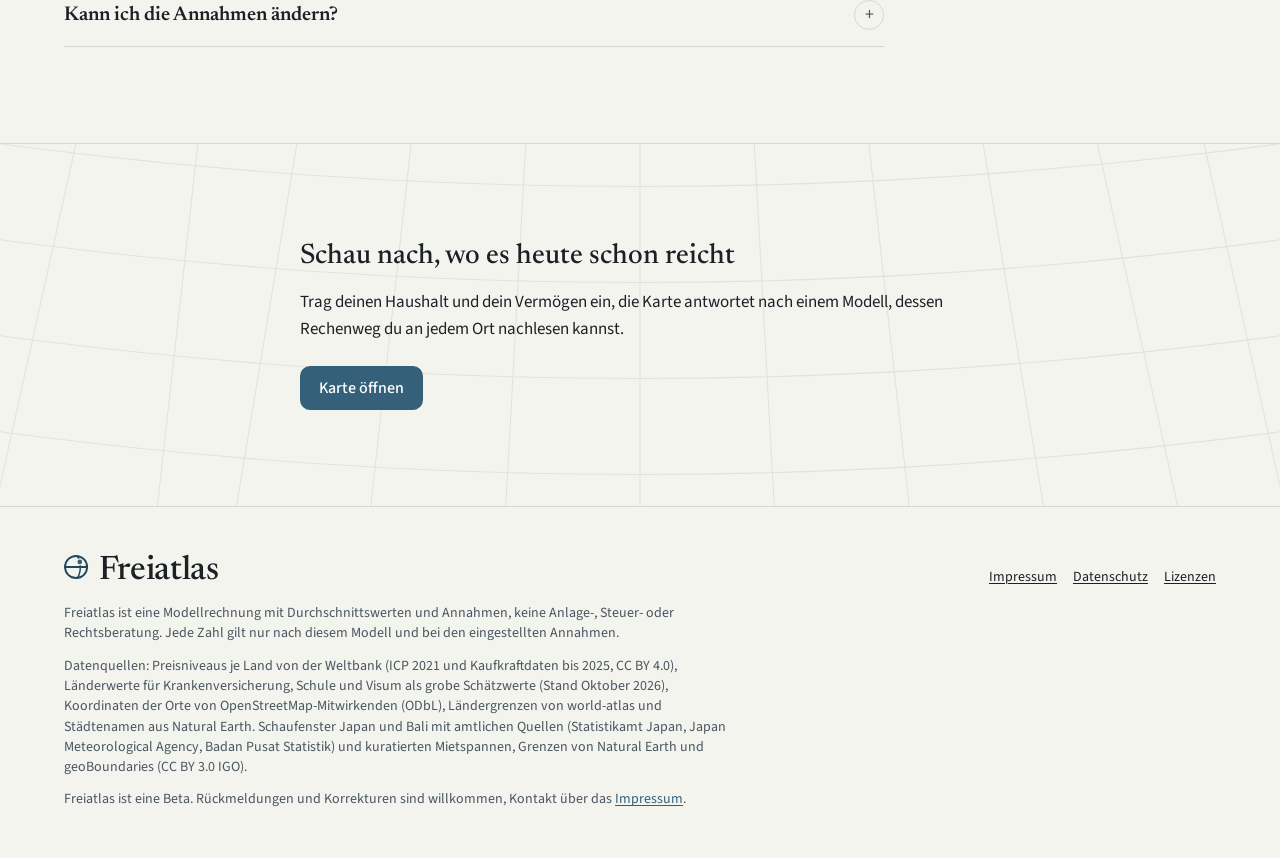
==== commit 4ce65a4f: "Schaufenster Japan und Bali: Hubs, Fokuskarten, Profilkarten, Vergleich App: 21 kuratierte Orte mit " ====
--- a/index.html
+++ b/index.html
@@ -10,9 +10,9 @@
 <meta name="theme-color" content="#F4F4EF" media="(prefers-color-scheme: light)">
 <meta name="theme-color" content="#111416" media="(prefers-color-scheme: dark)">
 <title>Freiatlas: Wo dein Vermögen heute schon reicht</title>
-<meta name="description" content="Interaktive Weltkarte mit 99 Orten in 50 Ländern: wo dein Vermögen rechnerisch ohne Arbeit reicht, wo mit 20 oder 40 Stunden pro Woche. Beta, kostenlos, ohne Konto.">
+<meta name="description" content="Interaktive Weltkarte mit 117 Orten in 50 Ländern: wo dein Vermögen rechnerisch ohne Arbeit reicht, wo mit 20 oder 40 Stunden pro Woche. Beta, kostenlos, ohne Konto.">
 <meta property="og:title" content="Freiatlas: Wo dein Vermögen heute schon reicht">
-<meta property="og:description" content="Interaktive Weltkarte mit 99 Orten in 50 Ländern: wo dein Vermögen rechnerisch ohne Arbeit reicht, wo mit 20 oder 40 Stunden pro Woche. Beta, kostenlos, ohne Konto.">
+<meta property="og:description" content="Interaktive Weltkarte mit 117 Orten in 50 Ländern: wo dein Vermögen rechnerisch ohne Arbeit reicht, wo mit 20 oder 40 Stunden pro Woche. Beta, kostenlos, ohne Konto.">
 <meta property="og:type" content="website">
 <meta property="og:locale" content="de_DE">
 <meta property="og:url" content="https://peppe1337.github.io/freiatlas/">
@@ -36,7 +36,7 @@
   "applicationCategory": "FinanceApplication",
   "operatingSystem": "Web",
   "inLanguage": "de",
-  "description": "Interaktive Weltkarte mit 99 Orten in 50 Ländern: wo dein Vermögen rechnerisch ohne Arbeit reicht, wo mit 20 oder 40 Stunden pro Woche. Beta, kostenlos, ohne Konto.",
+  "description": "Interaktive Weltkarte mit 117 Orten in 50 Ländern: wo dein Vermögen rechnerisch ohne Arbeit reicht, wo mit 20 oder 40 Stunden pro Woche. Beta, kostenlos, ohne Konto.",
   "offers": { "@type": "Offer", "price": "0", "priceCurrency": "EUR" }
 }
 </script>
@@ -396,7 +396,7 @@
       <div class="inner">
         <span class="caption">Beta, kostenlos</span>
         <h1 id="h-hero">Alle Orte, an denen dein Vermögen&nbsp;reicht</h1>
-        <p class="lead">Freiatlas ist eine Weltkarte mit 99 Orten in 50 Ländern. Du trägst Haushalt und Vermögen ein, und die Karte zeigt nach einem offengelegten Modell, wo es ohne Arbeit reicht, wo mit 20 oder 40 Stunden pro Woche, und wo noch nicht.</p>
+        <p class="lead">Freiatlas ist eine Weltkarte mit 117 Orten in 50 Ländern, für Japan und Bali mit Daten bis auf Orts- und Präfekturebene. Du trägst Haushalt und Vermögen ein, und die Karte zeigt nach einem offengelegten Modell, wo es ohne Arbeit reicht, wo mit 20 oder 40 Stunden pro Woche, und wo noch nicht.</p>
         <div class="btn-row">
           <a class="btn btn-primary" href="app/#karte">Karte öffnen</a>
           <a class="btn btn-secondary" href="#modell">So rechnet Freiatlas</a>
@@ -589,6 +589,43 @@
     </article>
   </section>
 
+  <!-- Schaufenster -->
+  <section class="sec wrap" id="schaufenster" aria-labelledby="h-schaufenster">
+    <div class="sec-head">
+      <h2 id="h-schaufenster">Zwei Länder in der Tiefe: Japan und Bali</h2>
+      <p class="lead num">Für die meisten Länder rechnet Freiatlas mit dem Preisniveau des Landes. Für Japan und Bali geht es eine Ebene tiefer: 21 kuratierte Orte mit amtlichen Mieten und Preisindizes je Präfektur, Ausgaben je Regentschaft, Visumpfaden, Klima und Schulen. Jede Zahl trägt ihre Quelle und Lizenz, und wo ein Wert fehlt, zeigt die App eine Lücke statt einer Schätzung.</p>
+    </div>
+
+    <article class="feat wide">
+      <div class="feat-text">
+        <span class="caption">Schaufenster Japan</span>
+        <h3>Elf Orte von Sapporo bis Naha</h3>
+        <p class="num">Die Präfekturen sind nach dem amtlichen Wohnindex 2025 in Graustufen gefärbt, die Punkte zeigen die Ampel für deinen Haushalt. Die Mieten stammen aus der Wohnungszählung 2023, die Preisindizes vom Statistikamt, das Klima vom Wetterdienst. Je Ort wählst du einen Visumpfad, Langzeit-Aufenthalt, Digital Nomad, Working Holiday oder Business Manager, und die Rechnung übernimmt Krankenversicherung und Rentenpflicht, wie der Pfad sie verlangt.</p>
+      </div>
+      <div class="feat-media shot">
+        <picture>
+          <source media="(prefers-color-scheme: dark)" srcset="assets/screens/japan-dark.webp">
+          <img src="assets/screens/japan-light.webp" width="1174" height="828" loading="lazy" decoding="async" alt="Fokuskarte Japan mit Präfekturen in Graustufen und elf Orten als gelbe Punkte, von Sapporo bis Naha, daneben die Liste der Orte mit Monatsbedarf, Kanazawa 2.248&#160;€ bis Tokio 23 Bezirke 3.042&#160;€.">
+        </picture>
+      </div>
+    </article>
+
+    <article class="feat narrow rev">
+      <div class="feat-text">
+        <span class="caption">Schaufenster Bali</span>
+        <h3>Zehn Orte, Mieten als Spanne</h3>
+        <p class="num">Villenmieten in Canggu, Ubud oder Uluwatu schwanken stark. Deshalb rechnet Freiatlas hier mit einer Spanne von günstig bis teuer und zeigt zwei Ampeln. Die Regentschaften sind nach den Ausgaben der lokalen Bevölkerung gefärbt (Susenas 2025). Für Sidemen, Amed, Lovina und Munduk fehlt noch eine belegte Miete, diese Orte bleiben grau.</p>
+        <p class="num">Direkt öffnen: <a href="app/#jp">Schaufenster Japan</a> oder <a href="app/#id">Schaufenster Bali</a>.</p>
+      </div>
+      <div class="feat-media shot">
+        <picture>
+          <source media="(prefers-color-scheme: dark)" srcset="assets/screens/bali-hub-dark.webp">
+          <img src="assets/screens/bali-hub-light.webp" width="440" height="1070" loading="lazy" decoding="async" alt="Profilkarte für Canggu, Bali: zwei Ampeln, günstige Villa gelb und teure Villa gelb, Monatsbedarf 1.908&#160;€ bis 2.502&#160;€, Datenpfad von der Weltbank über die Jahresmiete einer 2-Schlafzimmer-Villa, darunter die Visumpfade Second Home, Remote Worker und Rentner.">
+        </picture>
+      </div>
+    </article>
+  </section>
+
   <!-- Beispiel -->
   <section class="sec wrap" id="beispiel" aria-labelledby="h-beispiel">
     <div class="sec-head">
@@ -624,7 +661,7 @@
     </div>
     <div class="measure num">
       <p>Jede Stufe ist eine Liste von Bausteinen in Köln-Preisen für 2 Erwachsene mit 2 Kindern: Wohnen warm, Lebensmittel, Restaurant, Freizeit und Sonstiges, Mobilität, Reisen, Krankenversicherung international, Haushaltshilfe. Pro Land kommen Krankenversicherung, Schule und Visum dazu, auf alles 10&nbsp;% Puffer. Im Stufen-Editor siehst du jeden Betrag und kannst ihn ändern.</p>
-      <p>Für jeden der 99 Orte werden die Bausteine mit dem Preisniveau des Landes umgerechnet, getrennt nach Wohnen, Lebensmitteln, Restaurants und übrigem Konsum (Weltbank-Daten, relativ zu Deutschland), für ländliche Orte mit Abschlag, und mit der OECD-Skala, einem Gewichtungsschlüssel für Haushaltsgrößen, an deinen Haushalt angepasst. Kinder zählen bis 17 zum Haushalt, von 6 bis 17 kommen die Schulkosten des Landes dazu.</p>
+      <p>Für jeden der 117 Orte werden die Bausteine mit dem Preisniveau des Landes umgerechnet, getrennt nach Wohnen, Lebensmitteln, Restaurants und übrigem Konsum (Weltbank-Daten, relativ zu Deutschland), für ländliche Orte mit Abschlag, und mit der OECD-Skala, einem Gewichtungsschlüssel für Haushaltsgrößen, an deinen Haushalt angepasst. Die 21 Schaufenster-Orte in Japan und Bali rechnen stattdessen mit Mieten und Preisindizes vor Ort. Kinder zählen bis 17 zum Haushalt, von 6 bis 17 kommen die Schulkosten des Landes dazu.</p>
       <p>Das Zielvermögen eines Ortes ist der Monatsbedarf abzüglich Einkommen, mal 12, geteilt durch die Entnahmerate (Standard 3,5&nbsp;%). Die Zeitachse lässt dein Vermögen von 2026 bis 2050 mit Realrendite (Standard 5&nbsp;%) und Sparrate wachsen, alles in heutigen Preisen, und zeigt pro Ort, ab welchem Jahr es ohne Arbeit reicht.</p>
     </div>
     <p class="formula">Zielvermögen = (Monatsbedarf minus Einkommen) × 12 / Entnahmerate</p>
@@ -636,6 +673,9 @@
           <li>Krankenversicherung, Schule und Visum pro Land: grobe Schätzwerte, Stand Oktober 2026</li>
           <li>Koordinaten der Orte: <a href="https://www.openstreetmap.org/copyright" rel="noopener">OpenStreetMap-Mitwirkende</a> (ODbL)</li>
           <li>Ländergrenzen: world-atlas, abgeleitet aus Natural Earth. Städtenamen: Natural Earth (gemeinfrei)</li>
+          <li>Schaufenster Japan: Statistics Bureau of Japan (Regional Difference Index 2025, Housing and Land Survey 2023, Standardnutzungsbedingungen der japanischen Regierung v2.0), Japan Meteorological Agency, Japan Pension Service, Gebühren und Visumregeln aus amtlichen Angaben. Präfekturgrenzen: Natural Earth (gemeinfrei)</li>
+          <li>Schaufenster Bali: Badan Pusat Statistik (Susenas 2025, abgerufen Oktober 2026), kuratierte Mietspannen aus Angeboten (Stand Oktober 2026), Visumregeln der indonesischen Einwanderungsbehörde. Regentschaftsgrenzen: geoBoundaries (CC BY 3.0 IGO)</li>
+          <li>Alle Quellen je Wert stehen in der App am Ort und in der <a href="LICENSES.txt">Lizenzübersicht</a></li>
         </ul>
       </div>
       <div class="card">
@@ -678,6 +718,10 @@
       <details>
         <summary>Woher kommen die Zahlen?</summary>
         <div class="a"><p class="num">Die Preisniveaus stammen von der Weltbank: Kategorien aus dem International Comparison Program 2021, fortgeschrieben mit Kaufkraftdaten bis 2025, frei nutzbar unter CC BY 4.0. Die Bausteine der Stufen sind in Köln-Preisen hinterlegt und werden pro Land mit diesen Preisniveaus umgerechnet, für ländliche Orte mit Abschlag. Krankenversicherung, Schule und Visum pro Land sind grobe Schätzwerte. Jeder Ort zeigt den Rechenweg je Posten.</p></div>
+      </details>
+      <details>
+        <summary>Warum sind Japan und Bali genauer als andere Länder?</summary>
+        <div class="a"><p class="num">Beide sind Schaufenster: Dort sind die Daten auf der kleinsten belegbaren Ebene gesammelt, in Japan amtliche Mieten und Preisindizes je Präfektur, in Bali Ausgaben je Regentschaft und Mietspannen aus Angeboten, dazu Visumpfade, Klima und Schulen. Jede Zahl trägt ihre Quelle. Wo etwas fehlt, zeigt die App eine Lücke statt einer Schätzung. Weitere Länder sollen nach dem gleichen Muster folgen.</p></div>
       </details>
       <details>
         <summary>Sind Steuern drin?</summary>
@@ -748,7 +792,7 @@
           </svg>
         </a>
         <p>Freiatlas ist eine Modellrechnung mit Durchschnittswerten und Annahmen, keine Anlage-, Steuer- oder Rechtsberatung. Jede Zahl gilt nur nach diesem Modell und bei den eingestellten Annahmen.</p>
-        <p class="num">Datenquellen: Preisniveaus je Land von der Weltbank (ICP 2021 und Kaufkraftdaten bis 2025, CC BY 4.0), Länderwerte für Krankenversicherung, Schule und Visum als grobe Schätzwerte (Stand Oktober 2026), Koordinaten der Orte von OpenStreetMap-Mitwirkenden (ODbL), Ländergrenzen von world-atlas und Städtenamen aus Natural Earth.</p>
+        <p class="num">Datenquellen: Preisniveaus je Land von der Weltbank (ICP 2021 und Kaufkraftdaten bis 2025, CC BY 4.0), Länderwerte für Krankenversicherung, Schule und Visum als grobe Schätzwerte (Stand Oktober 2026), Koordinaten der Orte von OpenStreetMap-Mitwirkenden (ODbL), Ländergrenzen von world-atlas und Städtenamen aus Natural Earth. Schaufenster Japan und Bali mit amtlichen Quellen (Statistikamt Japan, Japan Meteorological Agency, Badan Pusat Statistik) und kuratierten Mietspannen, Grenzen von Natural Earth und geoBoundaries (CC BY 3.0 IGO).</p>
         <p>Freiatlas ist eine Beta. Rückmeldungen und Korrekturen sind willkommen, Kontakt über das <a href="impressum.html">Impressum</a>.</p>
       </div>
       <nav aria-label="Rechtliches">
